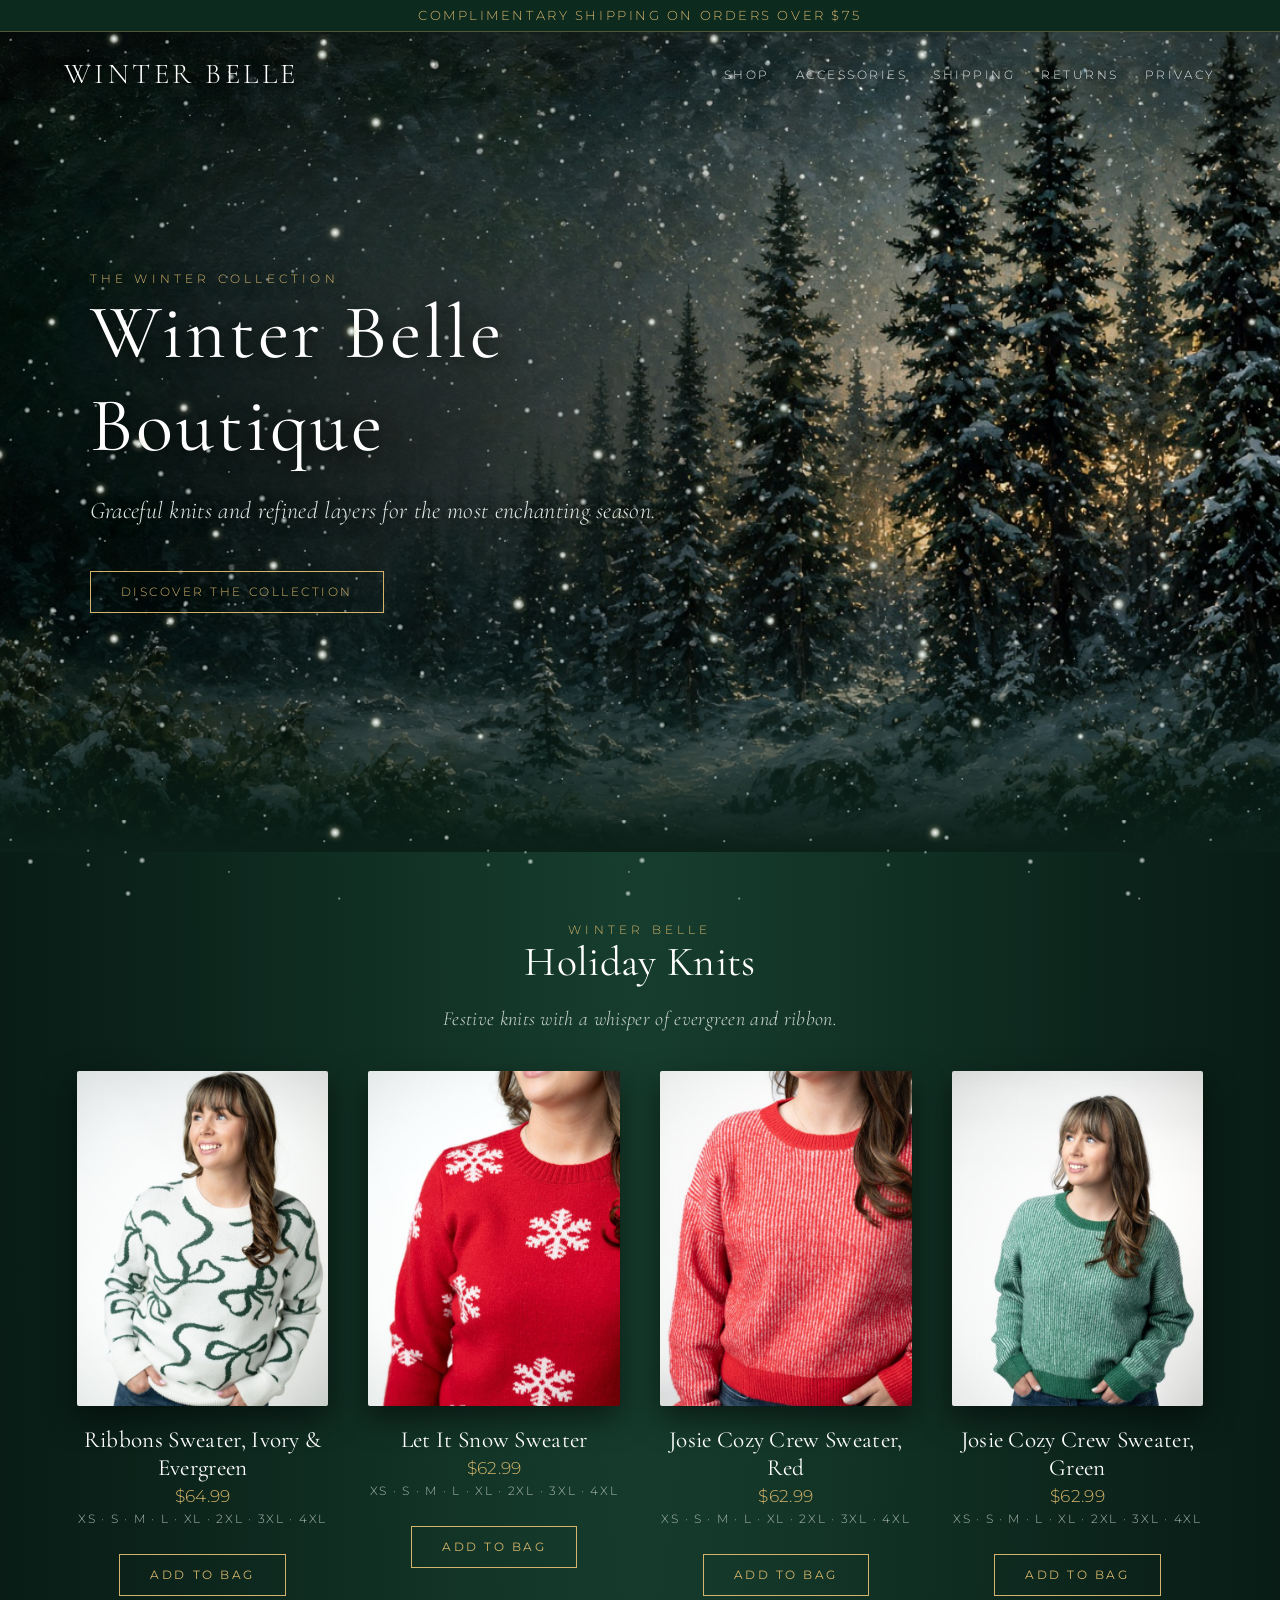
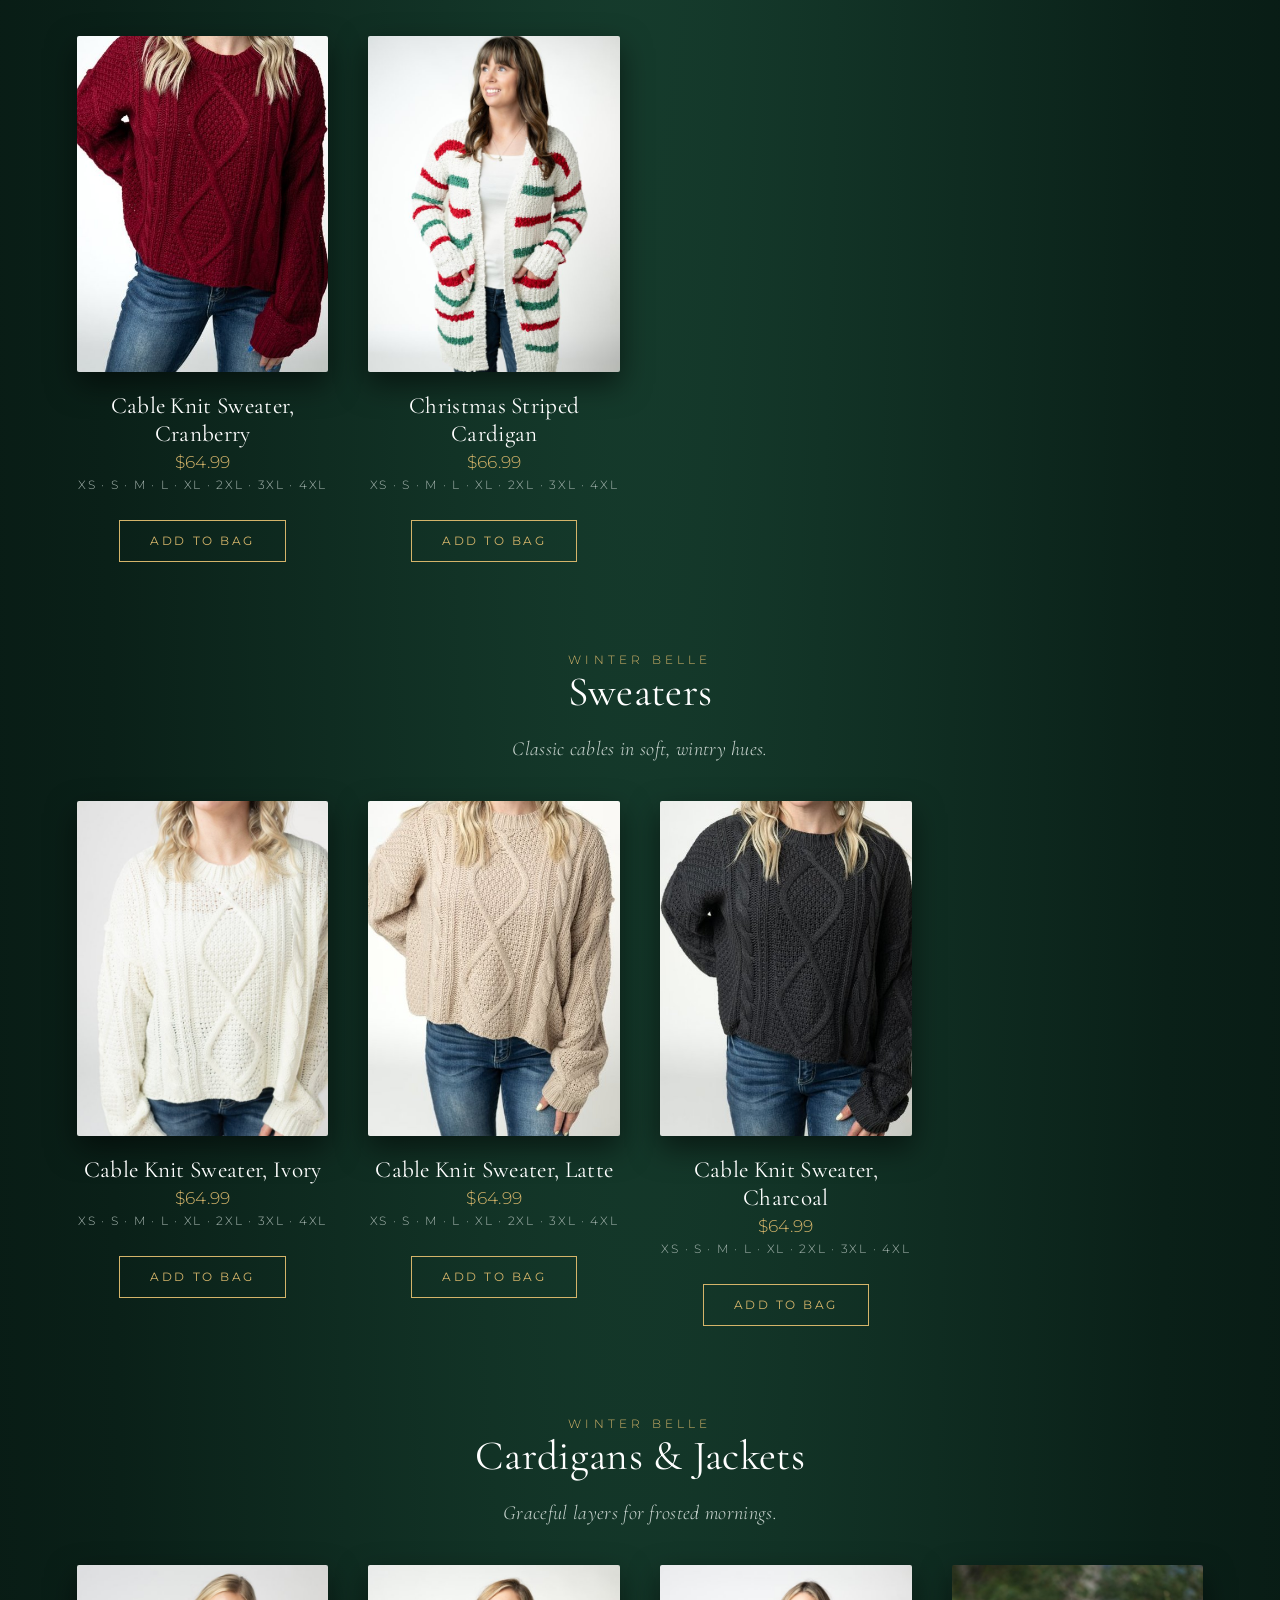
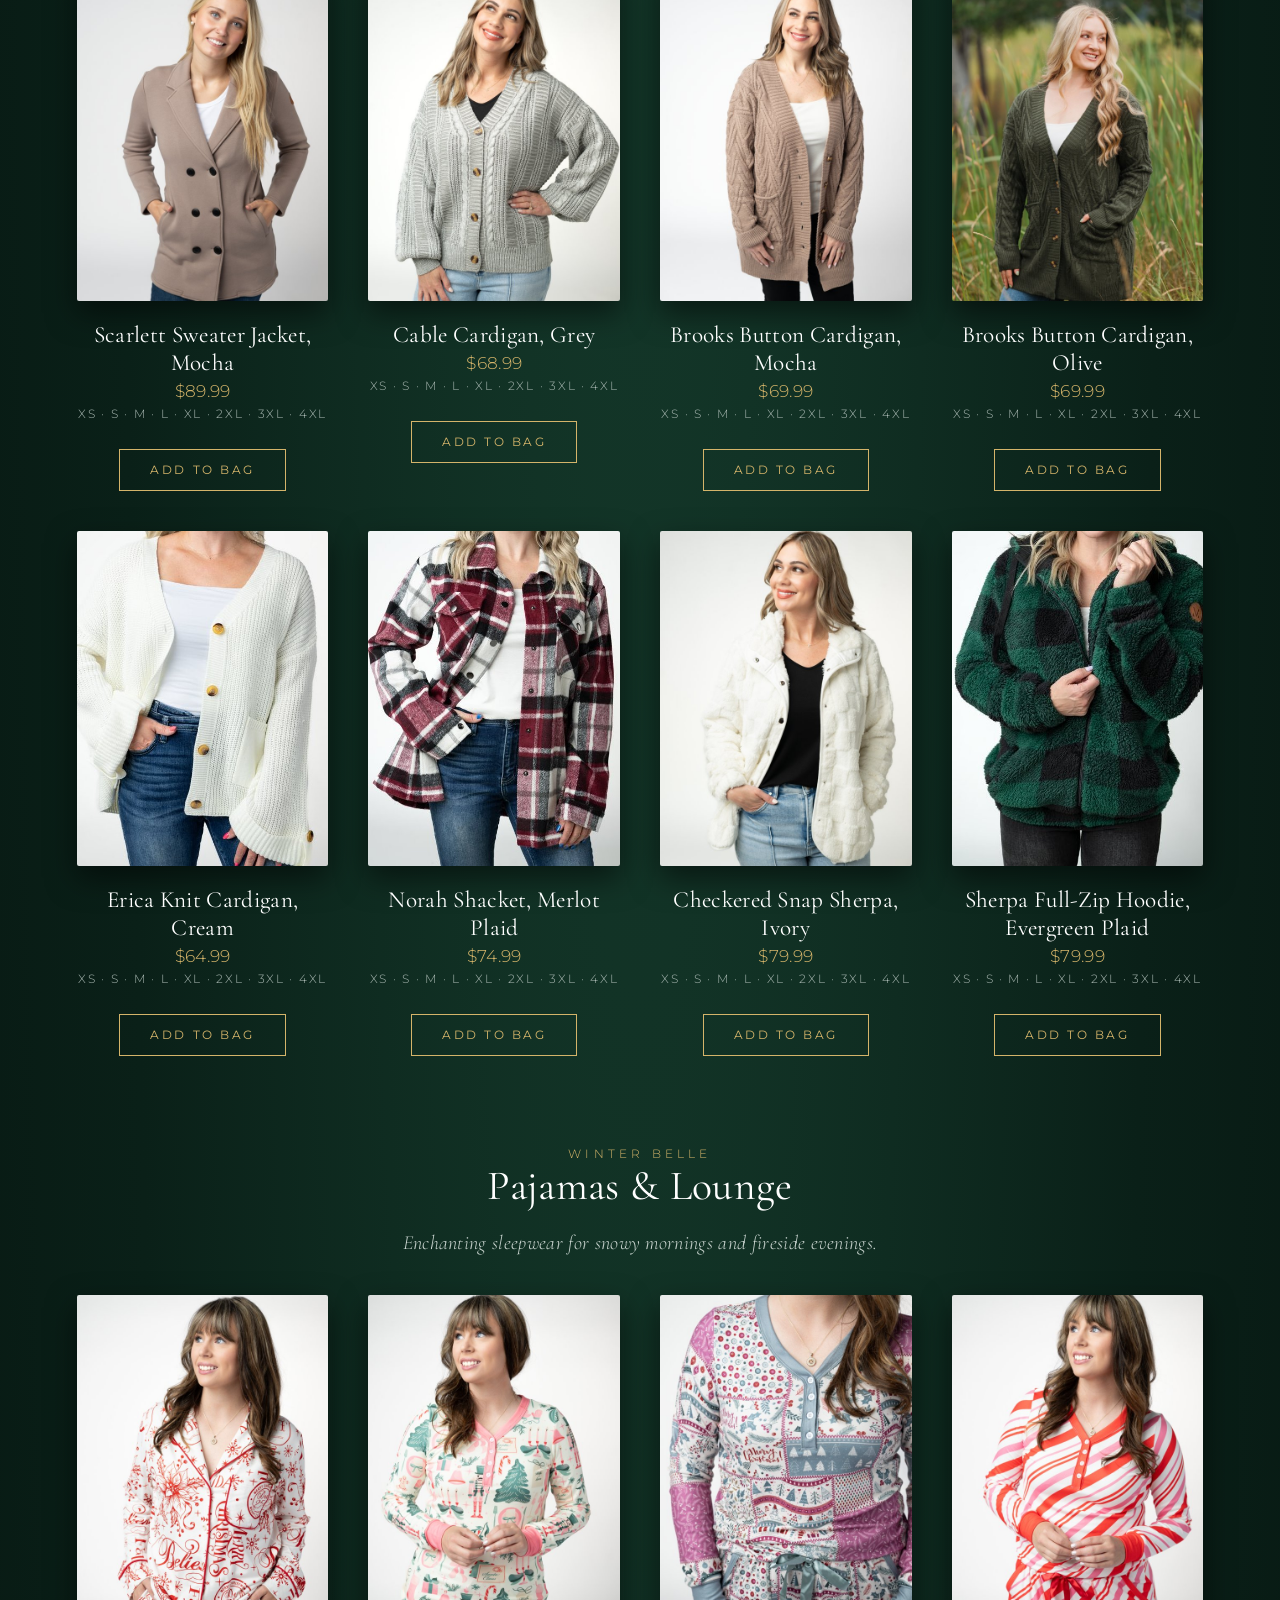
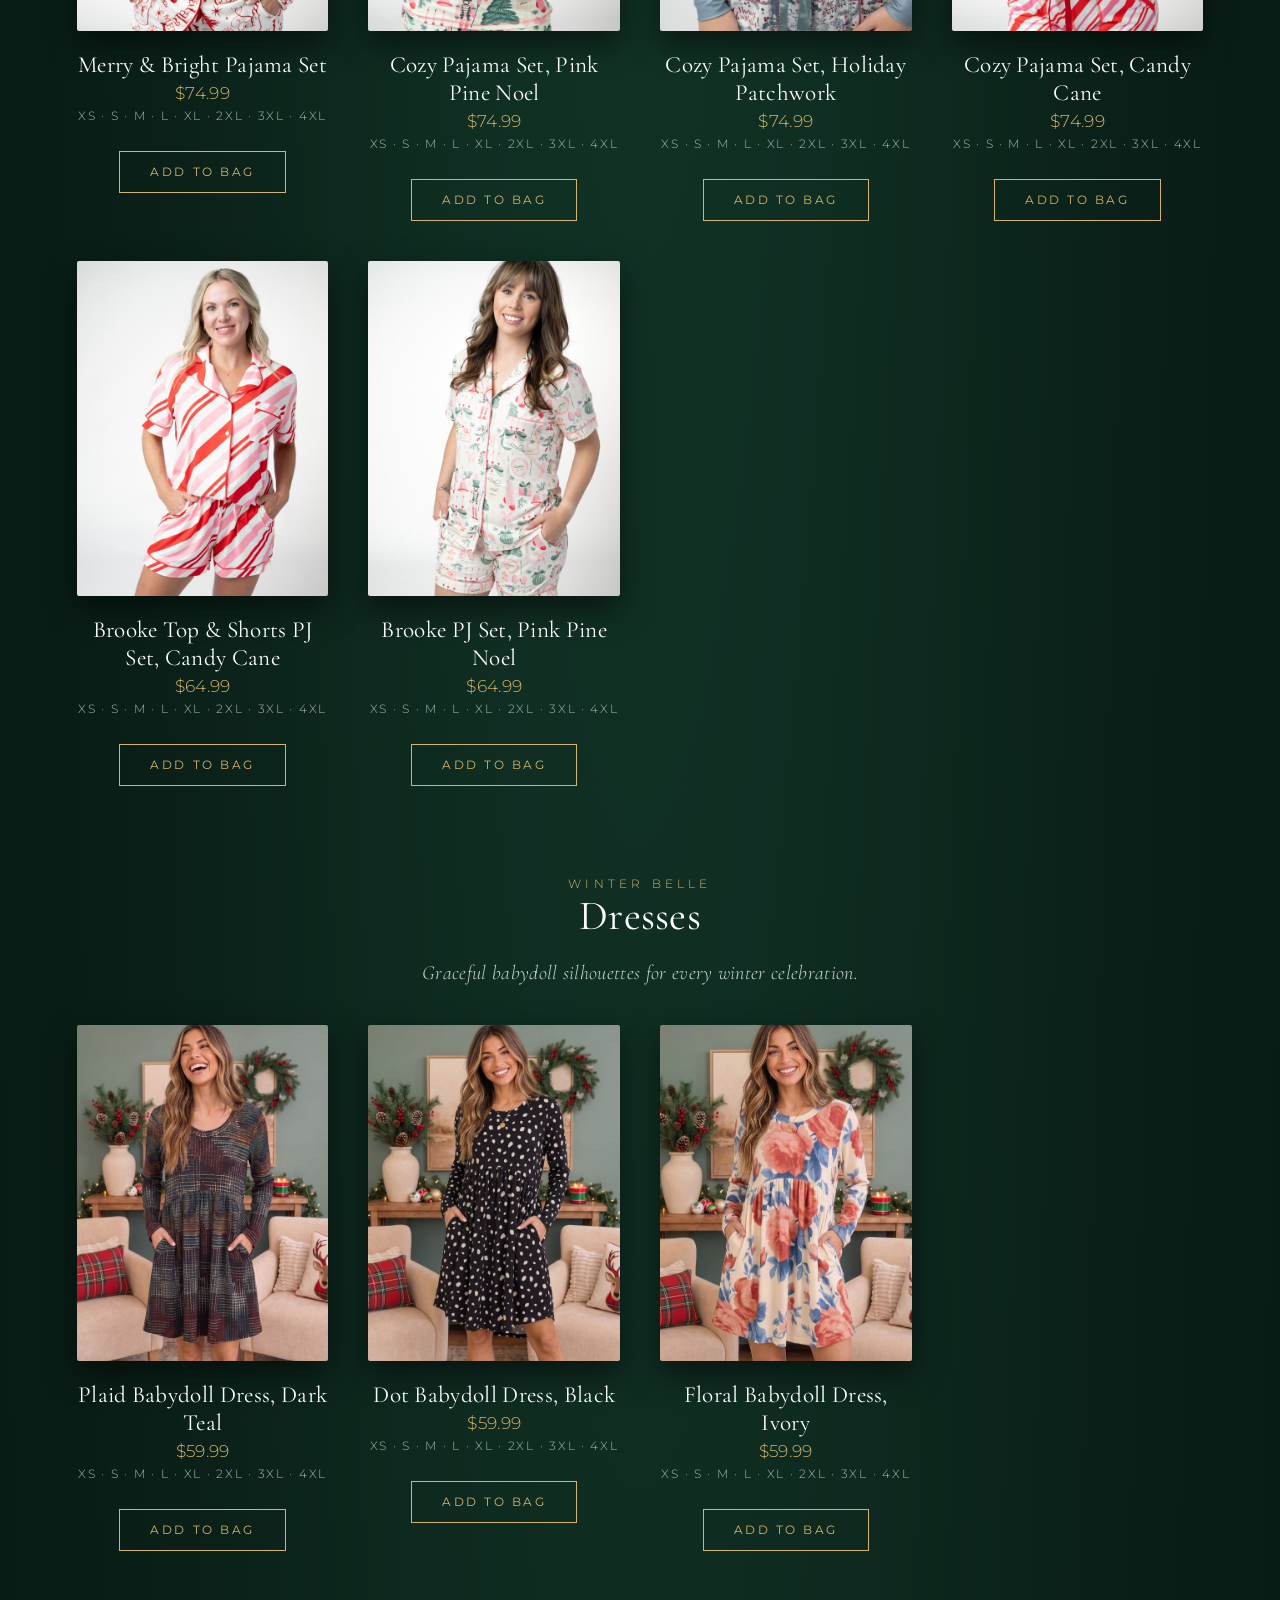
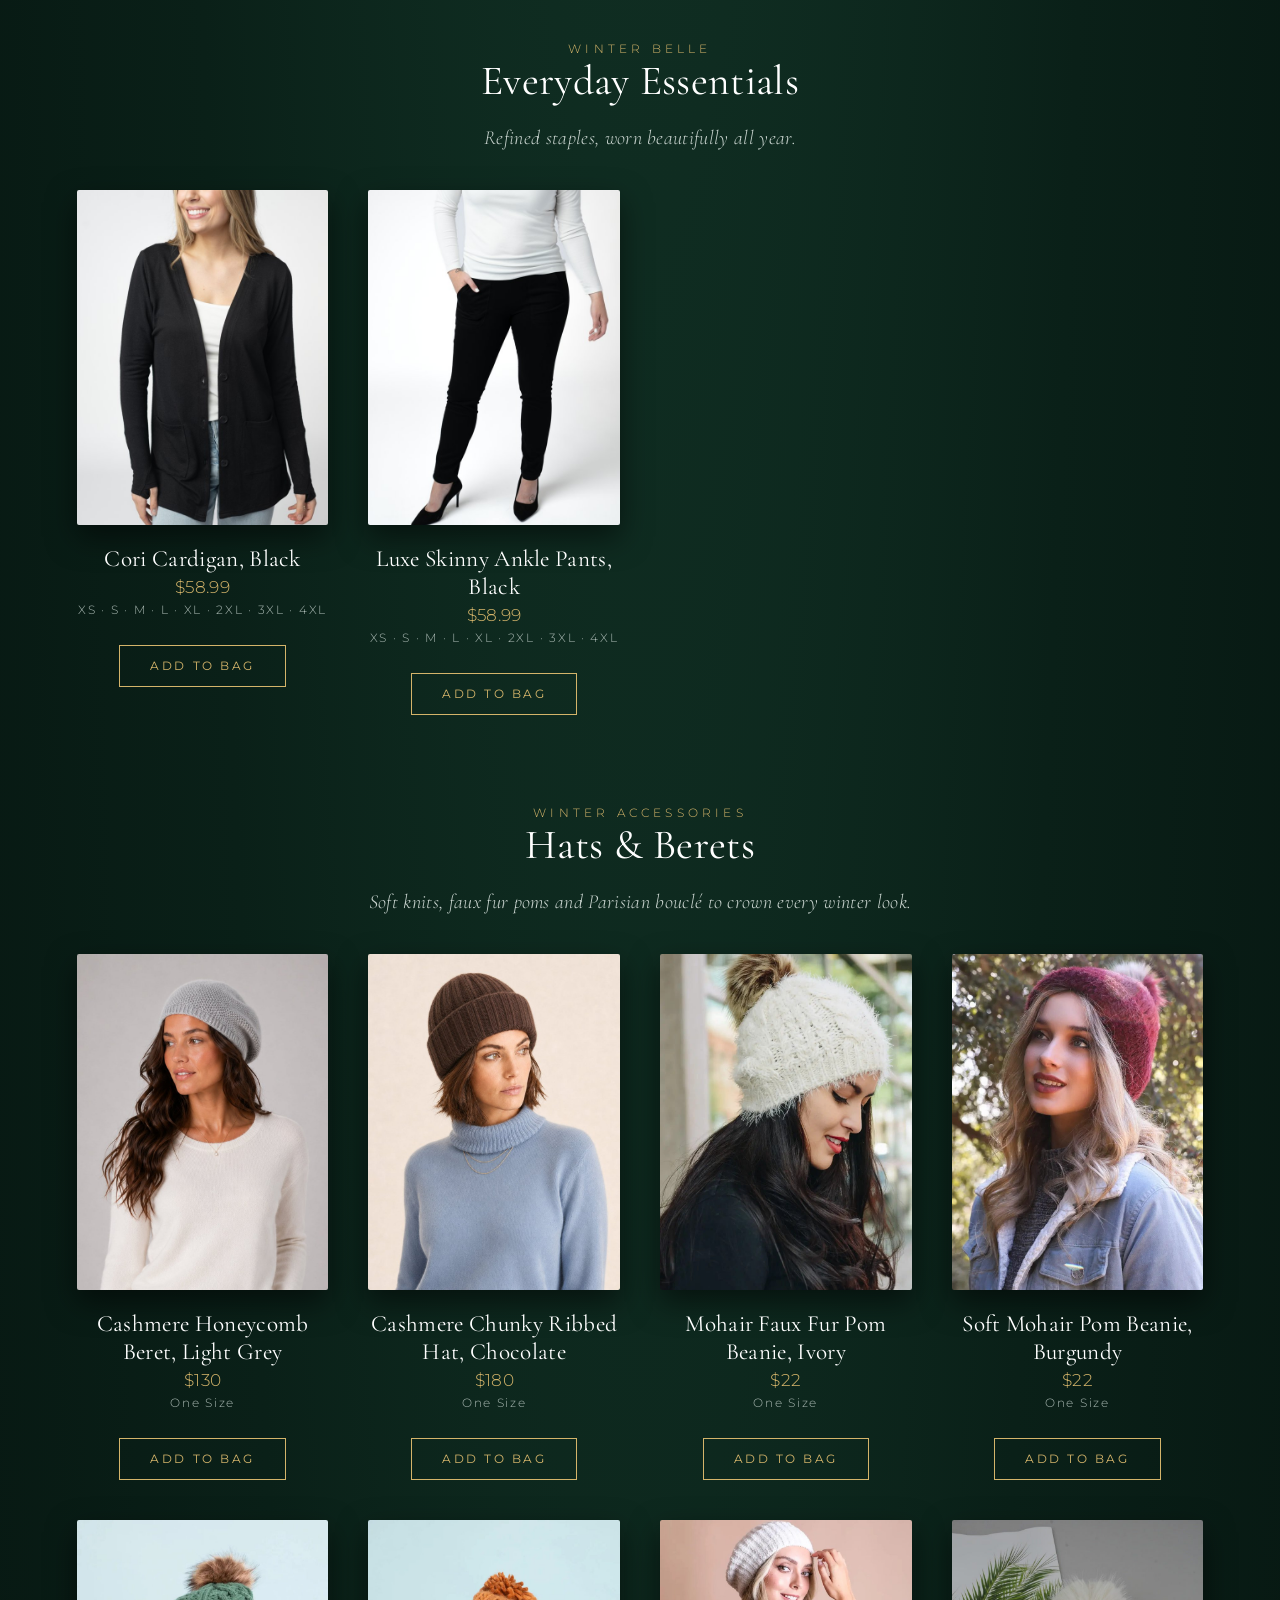
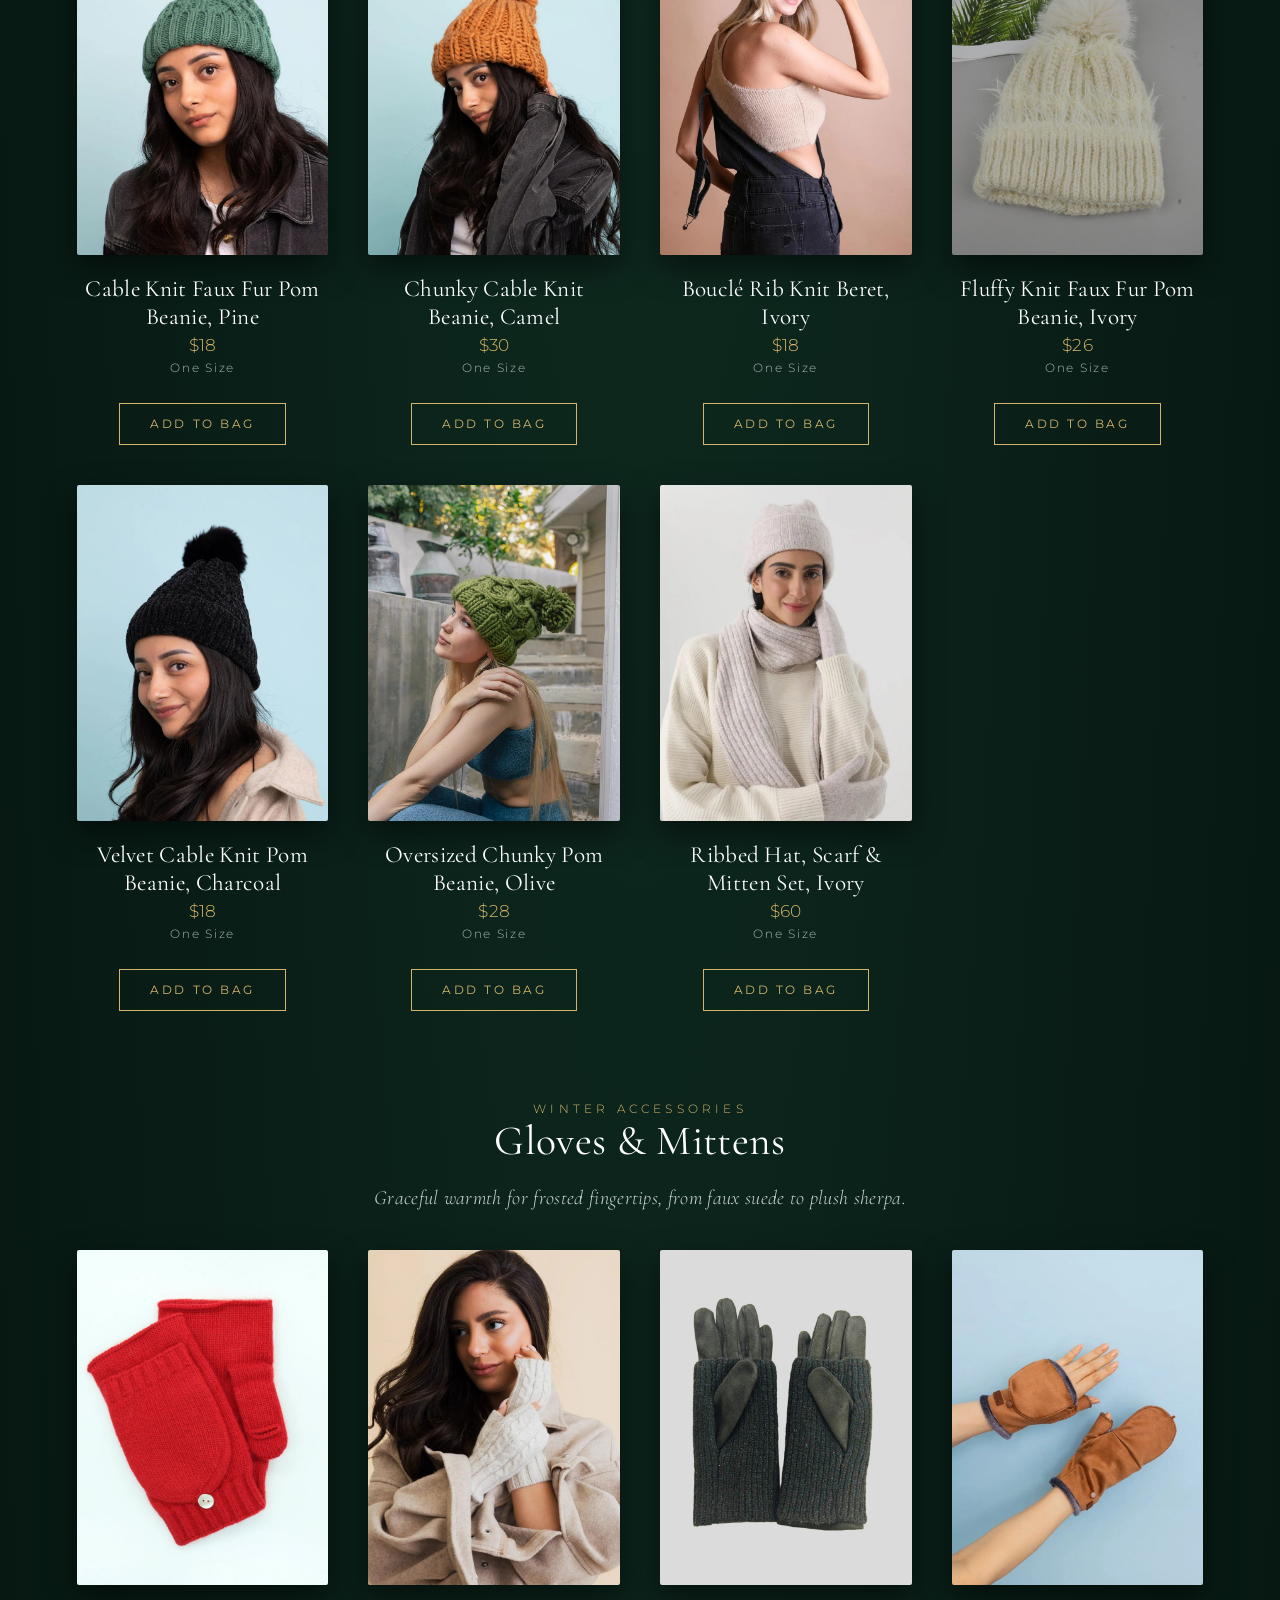
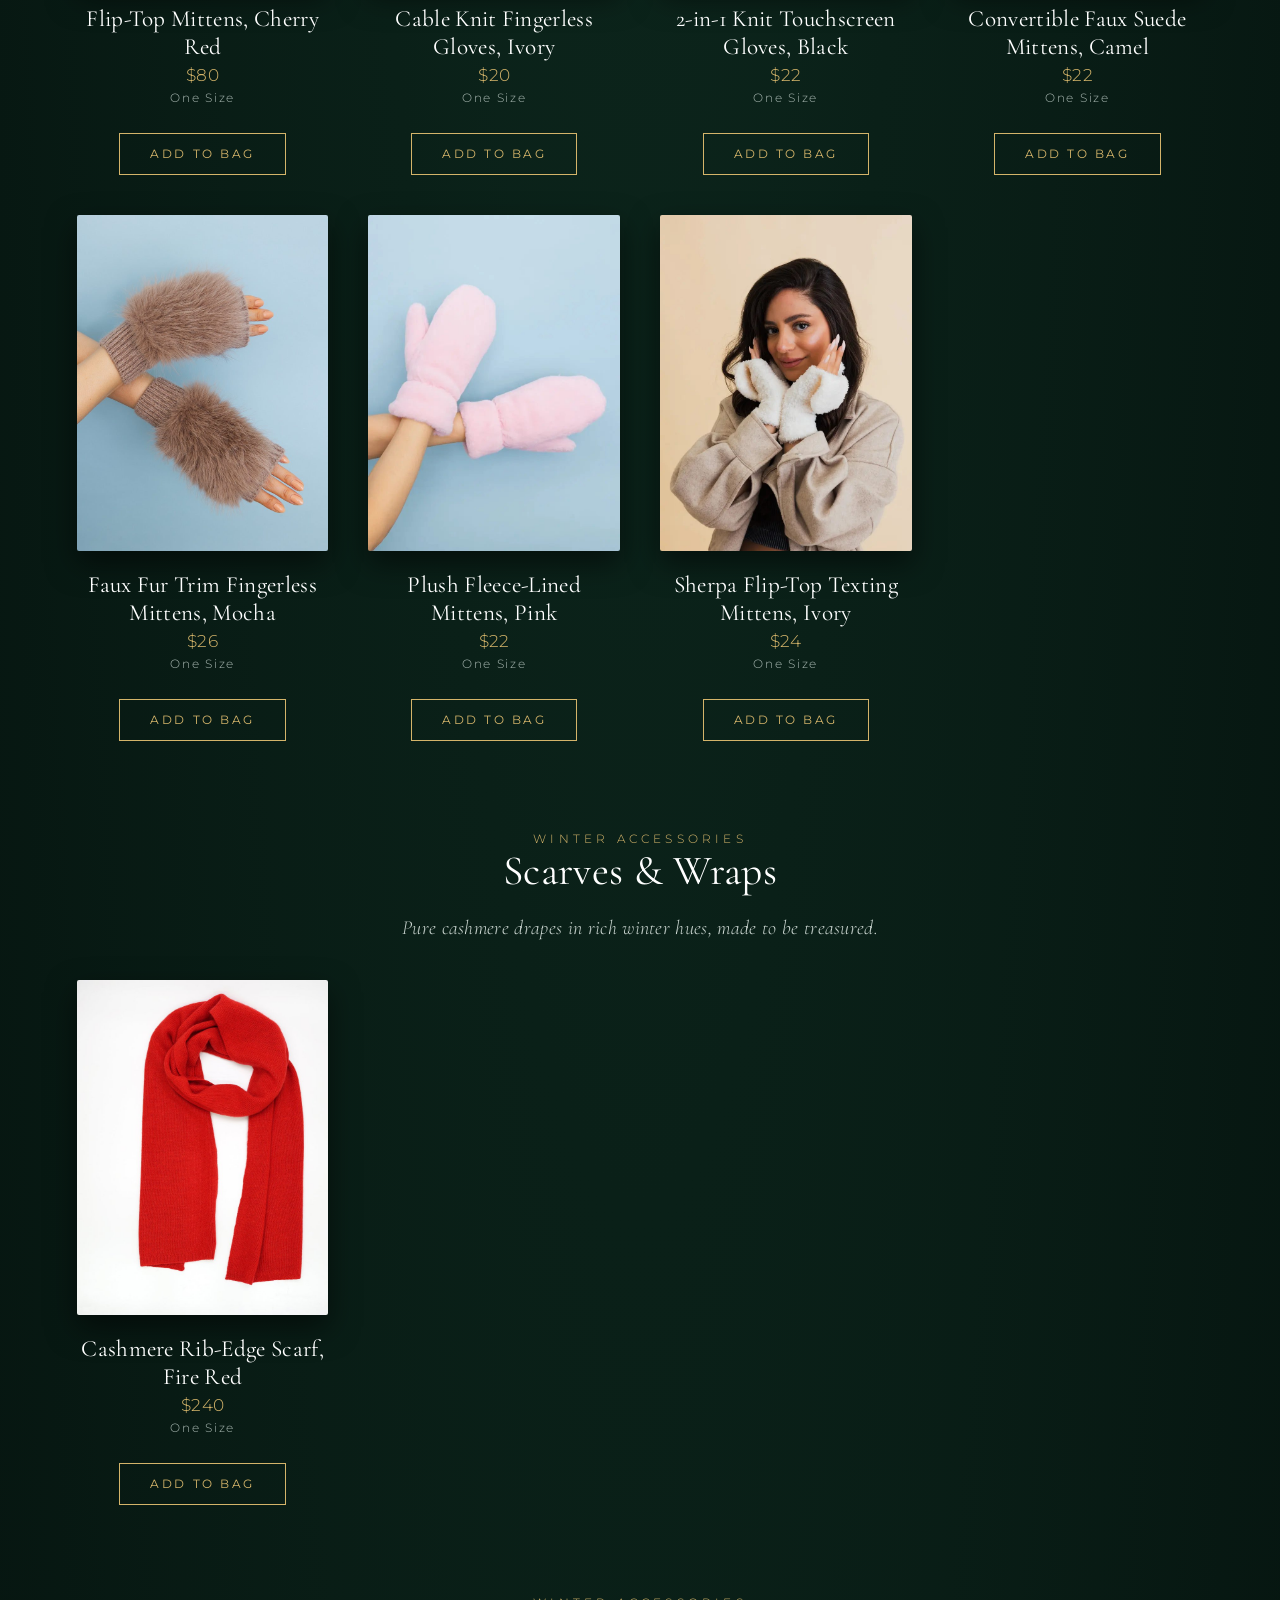
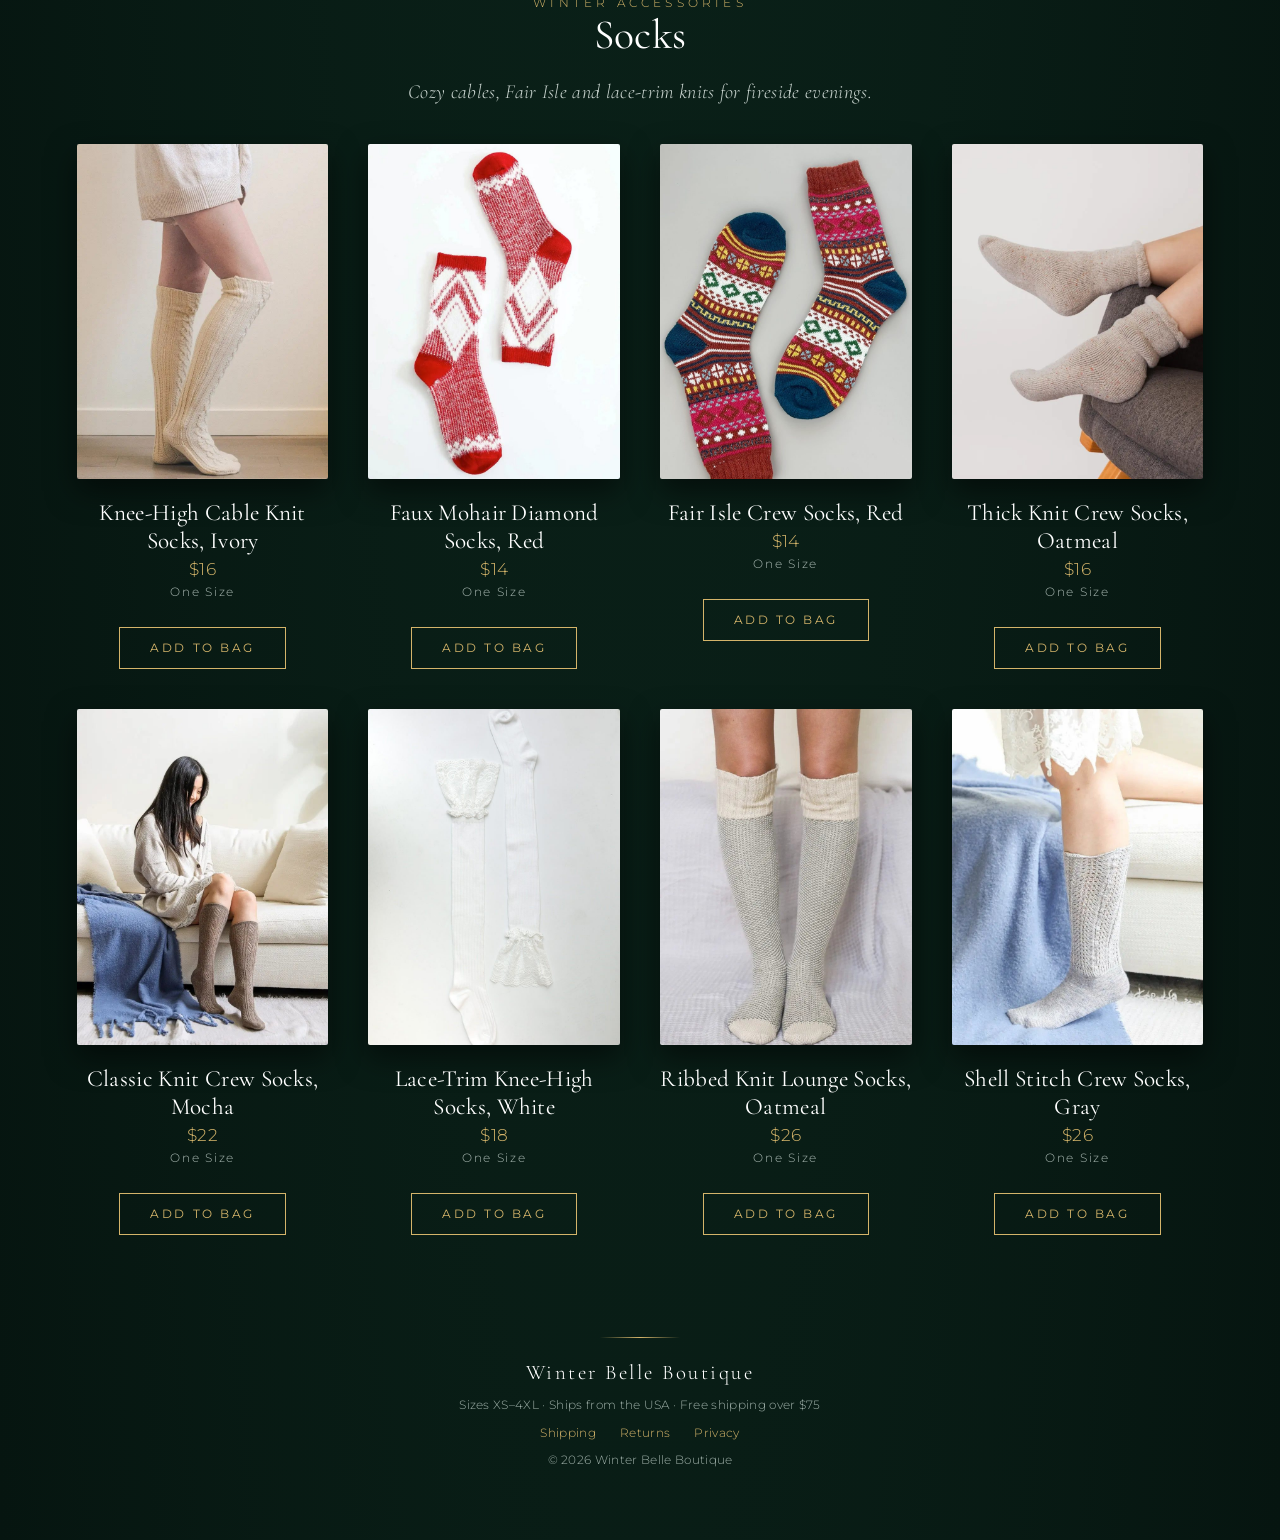
==== index.html @ 5f183a7c "Restore sweaters with face-cropped photos" ====
<!doctype html><html lang="en"><head><meta charset="utf-8"><meta name="viewport" content="width=device-width,initial-scale=1"><title>Winter Belle Boutique</title><link rel="stylesheet" href="styles.css"></head><body><div class="shipnote">Complimentary shipping on orders over $75</div><header><a class="logo" href="index.html">WINTER BELLE</a><nav><a href="index.html#shop">Shop</a><a href="index.html#accessories">Accessories</a><a href="shipping.html">Shipping</a><a href="returns.html">Returns</a><a href="privacy.html">Privacy</a></nav></header><div class="hero"><div><div class="eyebrow">The Winter Collection</div><h1>Winter Belle Boutique</h1><p style="font-family:Cormorant Garamond,serif;font-size:1.5rem;font-style:italic">Graceful knits and refined layers for the most enchanting season.</p><a class="btn" href="#shop">Discover the Collection</a></div></div><div id="shop"></div><section><div class="eyebrow">Winter Belle</div><h2>Holiday Knits</h2><p>Festive knits with a whisper of evergreen and ribbon.</p><div class="grid"><div class="card"><img src="img/ribbons-sweater-ivory-evergreen.jpg" alt="Ribbons Sweater, Ivory & Evergreen" loading="lazy"><h3>Ribbons Sweater, Ivory & Evergreen</h3><div class="price">$64.99</div><div class="sizes">XS · S · M · L · XL · 2XL · 3XL · 4XL</div><button class="btn" data-sku="ribbons-sweater-ivory-evergreen">Add to Bag</button></div><div class="card"><img src="img/let-it-snow-sweater.jpg" alt="Let It Snow Sweater" loading="lazy"><h3>Let It Snow Sweater</h3><div class="price">$62.99</div><div class="sizes">XS · S · M · L · XL · 2XL · 3XL · 4XL</div><button class="btn" data-sku="let-it-snow-sweater">Add to Bag</button></div><div class="card"><img src="img/josie-cozy-crew-sweater-red.jpg" alt="Josie Cozy Crew Sweater, Red" loading="lazy"><h3>Josie Cozy Crew Sweater, Red</h3><div class="price">$62.99</div><div class="sizes">XS · S · M · L · XL · 2XL · 3XL · 4XL</div><button class="btn" data-sku="josie-cozy-crew-sweater-red">Add to Bag</button></div><div class="card"><img src="img/josie-cozy-crew-sweater-green.jpg" alt="Josie Cozy Crew Sweater, Green" loading="lazy"><h3>Josie Cozy Crew Sweater, Green</h3><div class="price">$62.99</div><div class="sizes">XS · S · M · L · XL · 2XL · 3XL · 4XL</div><button class="btn" data-sku="josie-cozy-crew-sweater-green">Add to Bag</button></div><div class="card"><img src="img/cable-knit-sweater-cranberry-nofacecrop.jpg" alt="Cable Knit Sweater, Cranberry" loading="lazy"><h3>Cable Knit Sweater, Cranberry</h3><div class="price">$64.99</div><div class="sizes">XS · S · M · L · XL · 2XL · 3XL · 4XL</div><button class="btn" data-sku="cable-knit-sweater-cranberry">Add to Bag</button></div><div class="card"><img src="img/christmas-striped-cardigan.jpg" alt="Christmas Striped Cardigan" loading="lazy"><h3>Christmas Striped Cardigan</h3><div class="price">$66.99</div><div class="sizes">XS · S · M · L · XL · 2XL · 3XL · 4XL</div><button class="btn" data-sku="christmas-striped-cardigan">Add to Bag</button></div></div></section><section><div class="eyebrow">Winter Belle</div><h2>Sweaters</h2><p>Classic cables in soft, wintry hues.</p><div class="grid"><div class="card"><img src="img/cable-knit-sweater-ivory-nofacecrop.jpg" alt="Cable Knit Sweater, Ivory" loading="lazy"><h3>Cable Knit Sweater, Ivory</h3><div class="price">$64.99</div><div class="sizes">XS · S · M · L · XL · 2XL · 3XL · 4XL</div><button class="btn" data-sku="cable-knit-sweater-ivory">Add to Bag</button></div><div class="card"><img src="img/cable-knit-sweater-latte-nofacecrop.jpg" alt="Cable Knit Sweater, Latte" loading="lazy"><h3>Cable Knit Sweater, Latte</h3><div class="price">$64.99</div><div class="sizes">XS · S · M · L · XL · 2XL · 3XL · 4XL</div><button class="btn" data-sku="cable-knit-sweater-latte">Add to Bag</button></div><div class="card"><img src="img/cable-knit-sweater-charcoal-nofacecrop.jpg" alt="Cable Knit Sweater, Charcoal" loading="lazy"><h3>Cable Knit Sweater, Charcoal</h3><div class="price">$64.99</div><div class="sizes">XS · S · M · L · XL · 2XL · 3XL · 4XL</div><button class="btn" data-sku="cable-knit-sweater-charcoal">Add to Bag</button></div></div></section><section><div class="eyebrow">Winter Belle</div><h2>Cardigans & Jackets</h2><p>Graceful layers for frosted mornings.</p><div class="grid"><div class="card"><img src="img/scarlett-sweater-jacket-mocha.jpg" alt="Scarlett Sweater Jacket, Mocha" loading="lazy"><h3>Scarlett Sweater Jacket, Mocha</h3><div class="price">$89.99</div><div class="sizes">XS · S · M · L · XL · 2XL · 3XL · 4XL</div><button class="btn" data-sku="scarlett-sweater-jacket-mocha">Add to Bag</button></div><div class="card"><img src="img/cable-cardigan-grey.jpg" alt="Cable Cardigan, Grey" loading="lazy"><h3>Cable Cardigan, Grey</h3><div class="price">$68.99</div><div class="sizes">XS · S · M · L · XL · 2XL · 3XL · 4XL</div><button class="btn" data-sku="cable-cardigan-grey">Add to Bag</button></div><div class="card"><img src="img/brooks-button-cardigan-mocha.jpg" alt="Brooks Button Cardigan, Mocha" loading="lazy"><h3>Brooks Button Cardigan, Mocha</h3><div class="price">$69.99</div><div class="sizes">XS · S · M · L · XL · 2XL · 3XL · 4XL</div><button class="btn" data-sku="brooks-button-cardigan-mocha">Add to Bag</button></div><div class="card"><img src="img/brooks-button-cardigan-olive.jpg" alt="Brooks Button Cardigan, Olive" loading="lazy"><h3>Brooks Button Cardigan, Olive</h3><div class="price">$69.99</div><div class="sizes">XS · S · M · L · XL · 2XL · 3XL · 4XL</div><button class="btn" data-sku="brooks-button-cardigan-olive">Add to Bag</button></div><div class="card"><img src="img/erica-knit-cardigan-cream-nofacecrop.jpg" alt="Erica Knit Cardigan, Cream" loading="lazy"><h3>Erica Knit Cardigan, Cream</h3><div class="price">$64.99</div><div class="sizes">XS · S · M · L · XL · 2XL · 3XL · 4XL</div><button class="btn" data-sku="erica-knit-cardigan-cream">Add to Bag</button></div><div class="card"><img src="img/norah-shacket-merlot-plaid-nofacecrop.jpg" alt="Norah Shacket, Merlot Plaid" loading="lazy"><h3>Norah Shacket, Merlot Plaid</h3><div class="price">$74.99</div><div class="sizes">XS · S · M · L · XL · 2XL · 3XL · 4XL</div><button class="btn" data-sku="norah-shacket-merlot-plaid">Add to Bag</button></div><div class="card"><img src="img/checkered-snap-sherpa-ivory.jpg" alt="Checkered Snap Sherpa, Ivory" loading="lazy"><h3>Checkered Snap Sherpa, Ivory</h3><div class="price">$79.99</div><div class="sizes">XS · S · M · L · XL · 2XL · 3XL · 4XL</div><button class="btn" data-sku="checkered-snap-sherpa-ivory">Add to Bag</button></div><div class="card"><img src="img/sherpa-full-zip-hoodie-evergreen-plaid-nofacecrop.jpg" alt="Sherpa Full-Zip Hoodie, Evergreen Plaid" loading="lazy"><h3>Sherpa Full-Zip Hoodie, Evergreen Plaid</h3><div class="price">$79.99</div><div class="sizes">XS · S · M · L · XL · 2XL · 3XL · 4XL</div><button class="btn" data-sku="sherpa-full-zip-hoodie-evergreen-plaid">Add to Bag</button></div></div></section><section><div class="eyebrow">Winter Belle</div><h2>Pajamas &amp; Lounge</h2><p>Enchanting sleepwear for snowy mornings and fireside evenings.</p><div class="grid"><div class="card"><img src="img/merry-bright-pajama-set.jpg" alt="Merry & Bright Pajama Set" loading="lazy"><h3>Merry & Bright Pajama Set</h3><div class="price">$74.99</div><div class="sizes">XS · S · M · L · XL · 2XL · 3XL · 4XL</div><button class="btn" data-sku="merry-bright-pajama-set">Add to Bag</button></div><div class="card"><img src="img/cozy-pajama-set-pink-pine-noel.jpg" alt="Cozy Pajama Set, Pink Pine Noel" loading="lazy"><h3>Cozy Pajama Set, Pink Pine Noel</h3><div class="price">$74.99</div><div class="sizes">XS · S · M · L · XL · 2XL · 3XL · 4XL</div><button class="btn" data-sku="cozy-pajama-set-pink-pine-noel">Add to Bag</button></div><div class="card"><img src="img/cozy-pajama-set-holiday-patchwork.jpg" alt="Cozy Pajama Set, Holiday Patchwork" loading="lazy"><h3>Cozy Pajama Set, Holiday Patchwork</h3><div class="price">$74.99</div><div class="sizes">XS · S · M · L · XL · 2XL · 3XL · 4XL</div><button class="btn" data-sku="cozy-pajama-set-holiday-patchwork">Add to Bag</button></div><div class="card"><img src="img/cozy-pajama-set-candy-cane.jpg" alt="Cozy Pajama Set, Candy Cane" loading="lazy"><h3>Cozy Pajama Set, Candy Cane</h3><div class="price">$74.99</div><div class="sizes">XS · S · M · L · XL · 2XL · 3XL · 4XL</div><button class="btn" data-sku="cozy-pajama-set-candy-cane">Add to Bag</button></div><div class="card"><img src="img/brooke-top-shorts-pj-set-candy-cane.jpg" alt="Brooke Top & Shorts PJ Set, Candy Cane" loading="lazy"><h3>Brooke Top & Shorts PJ Set, Candy Cane</h3><div class="price">$64.99</div><div class="sizes">XS · S · M · L · XL · 2XL · 3XL · 4XL</div><button class="btn" data-sku="brooke-top-shorts-pj-set-candy-cane">Add to Bag</button></div><div class="card"><img src="img/brooke-pj-set-pink-pine-noel.jpg" alt="Brooke PJ Set, Pink Pine Noel" loading="lazy"><h3>Brooke PJ Set, Pink Pine Noel</h3><div class="price">$64.99</div><div class="sizes">XS · S · M · L · XL · 2XL · 3XL · 4XL</div><button class="btn" data-sku="brooke-pj-set-pink-pine-noel">Add to Bag</button></div></div></section><section><div class="eyebrow">Winter Belle</div><h2>Dresses</h2><p>Graceful babydoll silhouettes for every winter celebration.</p><div class="grid"><div class="card"><img src="img/plaid-babydoll-dress-dark-teal.jpg" alt="Plaid Babydoll Dress, Dark Teal" loading="lazy"><h3>Plaid Babydoll Dress, Dark Teal</h3><div class="price">$59.99</div><div class="sizes">XS · S · M · L · XL · 2XL · 3XL · 4XL</div><button class="btn" data-sku="plaid-babydoll-dress-dark-teal">Add to Bag</button></div><div class="card"><img src="img/dot-babydoll-dress-black.jpg" alt="Dot Babydoll Dress, Black" loading="lazy"><h3>Dot Babydoll Dress, Black</h3><div class="price">$59.99</div><div class="sizes">XS · S · M · L · XL · 2XL · 3XL · 4XL</div><button class="btn" data-sku="dot-babydoll-dress-black">Add to Bag</button></div><div class="card"><img src="img/floral-babydoll-dress-ivory.jpg" alt="Floral Babydoll Dress, Ivory" loading="lazy"><h3>Floral Babydoll Dress, Ivory</h3><div class="price">$59.99</div><div class="sizes">XS · S · M · L · XL · 2XL · 3XL · 4XL</div><button class="btn" data-sku="floral-babydoll-dress-ivory">Add to Bag</button></div></div></section><section><div class="eyebrow">Winter Belle</div><h2>Everyday Essentials</h2><p>Refined staples, worn beautifully all year.</p><div class="grid"><div class="card"><img src="img/cori-cardigan-black.jpg" alt="Cori Cardigan, Black" loading="lazy"><h3>Cori Cardigan, Black</h3><div class="price">$58.99</div><div class="sizes">XS · S · M · L · XL · 2XL · 3XL · 4XL</div><button class="btn" data-sku="cori-cardigan-black">Add to Bag</button></div><div class="card"><img src="img/luxe-skinny-ankle-pants-black.jpg" alt="Luxe Skinny Ankle Pants, Black" loading="lazy"><h3>Luxe Skinny Ankle Pants, Black</h3><div class="price">$58.99</div><div class="sizes">XS · S · M · L · XL · 2XL · 3XL · 4XL</div><button class="btn" data-sku="luxe-skinny-ankle-pants-black">Add to Bag</button></div></div></section><div id="accessories"></div><section><div class="eyebrow">Winter Accessories</div><h2>Hats &amp; Berets</h2><p>Soft knits, faux fur poms and Parisian bouclé to crown every winter look.</p><div class="grid"><div class="card"><img src="img/cashmere-honeycomb-beret-light-grey.jpg" alt="Cashmere Honeycomb Beret, Light Grey" loading="lazy"><h3>Cashmere Honeycomb Beret, Light Grey</h3><div class="price">$130</div><div class="sizes">One Size</div><button class="btn" data-sku="cashmere-honeycomb-beret-light-grey">Add to Bag</button></div><div class="card"><img src="img/cashmere-chunky-ribbed-hat-chocolate.jpg" alt="Cashmere Chunky Ribbed Hat, Chocolate" loading="lazy"><h3>Cashmere Chunky Ribbed Hat, Chocolate</h3><div class="price">$180</div><div class="sizes">One Size</div><button class="btn" data-sku="cashmere-chunky-ribbed-hat-chocolate">Add to Bag</button></div><div class="card"><img src="img/mohair-faux-fur-pom-beanie-ivory.jpg" alt="Mohair Faux Fur Pom Beanie, Ivory" loading="lazy"><h3>Mohair Faux Fur Pom Beanie, Ivory</h3><div class="price">$22</div><div class="sizes">One Size</div><button class="btn" data-sku="mohair-faux-fur-pom-beanie-ivory">Add to Bag</button></div><div class="card"><img src="img/soft-mohair-pom-beanie-burgundy.jpg" alt="Soft Mohair Pom Beanie, Burgundy" loading="lazy"><h3>Soft Mohair Pom Beanie, Burgundy</h3><div class="price">$22</div><div class="sizes">One Size</div><button class="btn" data-sku="soft-mohair-pom-beanie-burgundy">Add to Bag</button></div><div class="card"><img src="img/cable-knit-faux-fur-pom-beanie-pine.jpg" alt="Cable Knit Faux Fur Pom Beanie, Pine" loading="lazy"><h3>Cable Knit Faux Fur Pom Beanie, Pine</h3><div class="price">$18</div><div class="sizes">One Size</div><button class="btn" data-sku="cable-knit-faux-fur-pom-beanie-pine">Add to Bag</button></div><div class="card"><img src="img/chunky-cable-knit-beanie-camel.jpg" alt="Chunky Cable Knit Beanie, Camel" loading="lazy"><h3>Chunky Cable Knit Beanie, Camel</h3><div class="price">$30</div><div class="sizes">One Size</div><button class="btn" data-sku="chunky-cable-knit-beanie-camel">Add to Bag</button></div><div class="card"><img src="img/boucle-rib-knit-beret-ivory.jpg" alt="Bouclé Rib Knit Beret, Ivory" loading="lazy"><h3>Bouclé Rib Knit Beret, Ivory</h3><div class="price">$18</div><div class="sizes">One Size</div><button class="btn" data-sku="boucle-rib-knit-beret-ivory">Add to Bag</button></div><div class="card"><img src="img/fluffy-knit-faux-fur-pom-beanie-ivory.jpg" alt="Fluffy Knit Faux Fur Pom Beanie, Ivory" loading="lazy"><h3>Fluffy Knit Faux Fur Pom Beanie, Ivory</h3><div class="price">$26</div><div class="sizes">One Size</div><button class="btn" data-sku="fluffy-knit-faux-fur-pom-beanie-ivory">Add to Bag</button></div><div class="card"><img src="img/velvet-cable-knit-pom-beanie-charcoal.jpg" alt="Velvet Cable Knit Pom Beanie, Charcoal" loading="lazy"><h3>Velvet Cable Knit Pom Beanie, Charcoal</h3><div class="price">$18</div><div class="sizes">One Size</div><button class="btn" data-sku="velvet-cable-knit-pom-beanie-charcoal">Add to Bag</button></div><div class="card"><img src="img/oversized-chunky-pom-beanie-olive.jpg" alt="Oversized Chunky Pom Beanie, Olive" loading="lazy"><h3>Oversized Chunky Pom Beanie, Olive</h3><div class="price">$28</div><div class="sizes">One Size</div><button class="btn" data-sku="oversized-chunky-pom-beanie-olive">Add to Bag</button></div><div class="card"><img src="img/ribbed-hat-scarf-mitten-set-ivory.jpg" alt="Ribbed Hat, Scarf &amp; Mitten Set, Ivory" loading="lazy"><h3>Ribbed Hat, Scarf &amp; Mitten Set, Ivory</h3><div class="price">$60</div><div class="sizes">One Size</div><button class="btn" data-sku="ribbed-hat-scarf-mitten-set-ivory">Add to Bag</button></div></div></section><section><div class="eyebrow">Winter Accessories</div><h2>Gloves &amp; Mittens</h2><p>Graceful warmth for frosted fingertips, from faux suede to plush sherpa.</p><div class="grid"><div class="card"><img src="img/flip-top-mittens-cherry-red.jpg" alt="Flip-Top Mittens, Cherry Red" loading="lazy"><h3>Flip-Top Mittens, Cherry Red</h3><div class="price">$80</div><div class="sizes">One Size</div><button class="btn" data-sku="flip-top-mittens-cherry-red">Add to Bag</button></div><div class="card"><img src="img/cable-knit-fingerless-gloves-ivory.jpg" alt="Cable Knit Fingerless Gloves, Ivory" loading="lazy"><h3>Cable Knit Fingerless Gloves, Ivory</h3><div class="price">$20</div><div class="sizes">One Size</div><button class="btn" data-sku="cable-knit-fingerless-gloves-ivory">Add to Bag</button></div><div class="card"><img src="img/2-in-1-knit-touchscreen-gloves-black.jpg" alt="2-in-1 Knit Touchscreen Gloves, Black" loading="lazy"><h3>2-in-1 Knit Touchscreen Gloves, Black</h3><div class="price">$22</div><div class="sizes">One Size</div><button class="btn" data-sku="2-in-1-knit-touchscreen-gloves-black">Add to Bag</button></div><div class="card"><img src="img/convertible-faux-suede-mittens-camel.jpg" alt="Convertible Faux Suede Mittens, Camel" loading="lazy"><h3>Convertible Faux Suede Mittens, Camel</h3><div class="price">$22</div><div class="sizes">One Size</div><button class="btn" data-sku="convertible-faux-suede-mittens-camel">Add to Bag</button></div><div class="card"><img src="img/faux-fur-trim-fingerless-mittens-mocha.jpg" alt="Faux Fur Trim Fingerless Mittens, Mocha" loading="lazy"><h3>Faux Fur Trim Fingerless Mittens, Mocha</h3><div class="price">$26</div><div class="sizes">One Size</div><button class="btn" data-sku="faux-fur-trim-fingerless-mittens-mocha">Add to Bag</button></div><div class="card"><img src="img/plush-fleece-lined-mittens-pink.jpg" alt="Plush Fleece-Lined Mittens, Pink" loading="lazy"><h3>Plush Fleece-Lined Mittens, Pink</h3><div class="price">$22</div><div class="sizes">One Size</div><button class="btn" data-sku="plush-fleece-lined-mittens-pink">Add to Bag</button></div><div class="card"><img src="img/sherpa-flip-top-texting-mittens-ivory.jpg" alt="Sherpa Flip-Top Texting Mittens, Ivory" loading="lazy"><h3>Sherpa Flip-Top Texting Mittens, Ivory</h3><div class="price">$24</div><div class="sizes">One Size</div><button class="btn" data-sku="sherpa-flip-top-texting-mittens-ivory">Add to Bag</button></div></div></section><section><div class="eyebrow">Winter Accessories</div><h2>Scarves &amp; Wraps</h2><p>Pure cashmere drapes in rich winter hues, made to be treasured.</p><div class="grid"><div class="card"><img src="img/cashmere-rib-edge-scarf-fire-red.jpg" alt="Cashmere Rib-Edge Scarf, Fire Red" loading="lazy"><h3>Cashmere Rib-Edge Scarf, Fire Red</h3><div class="price">$240</div><div class="sizes">One Size</div><button class="btn" data-sku="cashmere-rib-edge-scarf-fire-red">Add to Bag</button></div></div></section><section><div class="eyebrow">Winter Accessories</div><h2>Socks</h2><p>Cozy cables, Fair Isle and lace-trim knits for fireside evenings.</p><div class="grid"><div class="card"><img src="img/knee-high-cable-knit-socks-ivory.jpg" alt="Knee-High Cable Knit Socks, Ivory" loading="lazy"><h3>Knee-High Cable Knit Socks, Ivory</h3><div class="price">$16</div><div class="sizes">One Size</div><button class="btn" data-sku="knee-high-cable-knit-socks-ivory">Add to Bag</button></div><div class="card"><img src="img/faux-mohair-diamond-socks-red.jpg" alt="Faux Mohair Diamond Socks, Red" loading="lazy"><h3>Faux Mohair Diamond Socks, Red</h3><div class="price">$14</div><div class="sizes">One Size</div><button class="btn" data-sku="faux-mohair-diamond-socks-red">Add to Bag</button></div><div class="card"><img src="img/fair-isle-crew-socks-red.jpg" alt="Fair Isle Crew Socks, Red" loading="lazy"><h3>Fair Isle Crew Socks, Red</h3><div class="price">$14</div><div class="sizes">One Size</div><button class="btn" data-sku="fair-isle-crew-socks-red">Add to Bag</button></div><div class="card"><img src="img/thick-knit-crew-socks-oatmeal.jpg" alt="Thick Knit Crew Socks, Oatmeal" loading="lazy"><h3>Thick Knit Crew Socks, Oatmeal</h3><div class="price">$16</div><div class="sizes">One Size</div><button class="btn" data-sku="thick-knit-crew-socks-oatmeal">Add to Bag</button></div><div class="card"><img src="img/classic-knit-crew-socks-mocha.jpg" alt="Classic Knit Crew Socks, Mocha" loading="lazy"><h3>Classic Knit Crew Socks, Mocha</h3><div class="price">$22</div><div class="sizes">One Size</div><button class="btn" data-sku="classic-knit-crew-socks-mocha">Add to Bag</button></div><div class="card"><img src="img/lace-trim-knee-high-socks-white.jpg" alt="Lace-Trim Knee-High Socks, White" loading="lazy"><h3>Lace-Trim Knee-High Socks, White</h3><div class="price">$18</div><div class="sizes">One Size</div><button class="btn" data-sku="lace-trim-knee-high-socks-white">Add to Bag</button></div><div class="card"><img src="img/ribbed-knit-lounge-socks-oatmeal.jpg" alt="Ribbed Knit Lounge Socks, Oatmeal" loading="lazy"><h3>Ribbed Knit Lounge Socks, Oatmeal</h3><div class="price">$26</div><div class="sizes">One Size</div><button class="btn" data-sku="ribbed-knit-lounge-socks-oatmeal">Add to Bag</button></div><div class="card"><img src="img/shell-stitch-crew-socks-gray.jpg" alt="Shell Stitch Crew Socks, Gray" loading="lazy"><h3>Shell Stitch Crew Socks, Gray</h3><div class="price">$26</div><div class="sizes">One Size</div><button class="btn" data-sku="shell-stitch-crew-socks-gray">Add to Bag</button></div></div></section><footer><div class="divider"></div><div class="logo" style="font-size:1.3rem">Winter Belle Boutique</div><p>Sizes XS–4XL · Ships from the USA · Free shipping over $75</p><a href="shipping.html">Shipping</a><a href="returns.html">Returns</a><a href="privacy.html">Privacy</a><p>© 2026 Winter Belle Boutique</p></footer><script src="checkout-links.js"></script><script src="snow.js"></script></body></html>
---- styles.css ----
@import url('https://fonts.googleapis.com/css2?family=Cormorant+Garamond:ital,wght@0,400;0,600;1,400&family=Montserrat:wght@300;500&display=swap');
:root{--ev:#0d2a1f;--ev2:#14382a;--gold:#d4b46a;--silver:#dfe6e3}
*{box-sizing:border-box}body{margin:0;background:radial-gradient(ellipse at top,#173f2f,#0a2018 60%,#061510);color:var(--silver);font-family:Montserrat,sans-serif;font-weight:300;letter-spacing:.02em}
a{color:var(--gold);text-decoration:none}header{position:absolute;top:0;left:0;right:0;z-index:5;display:flex;justify-content:space-between;align-items:center;padding:22px 5vw;text-shadow:0 2px 8px #000a}
header.solid{position:relative;background:transparent}
.logo{font-family:'Cormorant Garamond',serif;font-size:1.8rem;color:#fff;letter-spacing:.12em}nav a{margin-left:26px;font-size:.78rem;text-transform:uppercase;letter-spacing:.2em;color:var(--silver)}
.hero{position:relative;height:820px;min-height:560px;background:url(img/hero.jpg) center/cover;display:flex;align-items:center;padding:0 7vw}
.hero:after{content:"";position:absolute;inset:0;background:radial-gradient(ellipse at 25% 50%,#0008,transparent 60%),linear-gradient(transparent 70%,#0a2018)}
.hero div{position:relative;z-index:2;max-width:600px;text-shadow:0 3px 18px #000c}
h1,h2,h3{font-family:'Cormorant Garamond',serif;font-weight:400;color:#fff}h1{font-size:clamp(2.8rem,6vw,5rem);margin:0 0 10px;letter-spacing:.04em}
.eyebrow{color:var(--gold);text-transform:uppercase;letter-spacing:.35em;font-size:.75rem}
.btn{display:inline-block;margin-top:22px;padding:13px 30px;border:1px solid var(--gold);color:var(--gold);text-transform:uppercase;letter-spacing:.22em;font-size:.72rem;background:transparent;cursor:pointer;font-family:inherit;transition:.3s}.btn:hover{background:var(--gold);color:var(--ev)}
section{padding:70px 6vw 20px;text-align:center}h2{font-size:2.6rem;margin:0}section>p{font-style:italic;font-family:'Cormorant Garamond',serif;font-size:1.25rem;color:#c9d4cf}
.grid{display:grid;grid-template-columns:repeat(auto-fill,minmax(250px,1fr));gap:40px;margin-top:40px}
.card img{width:100%;aspect-ratio:3/4;object-fit:cover;border-radius:2px;box-shadow:0 12px 30px #0008}
.card h3{font-size:1.45rem;margin:16px 0 4px}.price{color:var(--gold);font-size:1.05rem}.sizes{font-size:.72rem;letter-spacing:.15em;color:#a9b8b2;margin:6px 0}
.divider{width:80px;height:1px;background:linear-gradient(90deg,transparent,var(--gold),transparent);margin:22px auto}
footer{text-align:center;padding:60px 6vw;font-size:.78rem;color:#9fb0a9}footer a{margin:0 12px}
.page{max-width:760px;margin:0 auto;padding:40px 6vw 80px;line-height:1.8}

@media (prefers-reduced-motion:reduce){}
.shipnote{position:relative;z-index:6;background:var(--ev);color:var(--gold);text-align:center;font-size:.8rem;letter-spacing:.2em;text-transform:uppercase;padding:8px 12px;border-bottom:1px solid #d4b46a55}
body>.shipnote+header:not(.solid){top:34px}
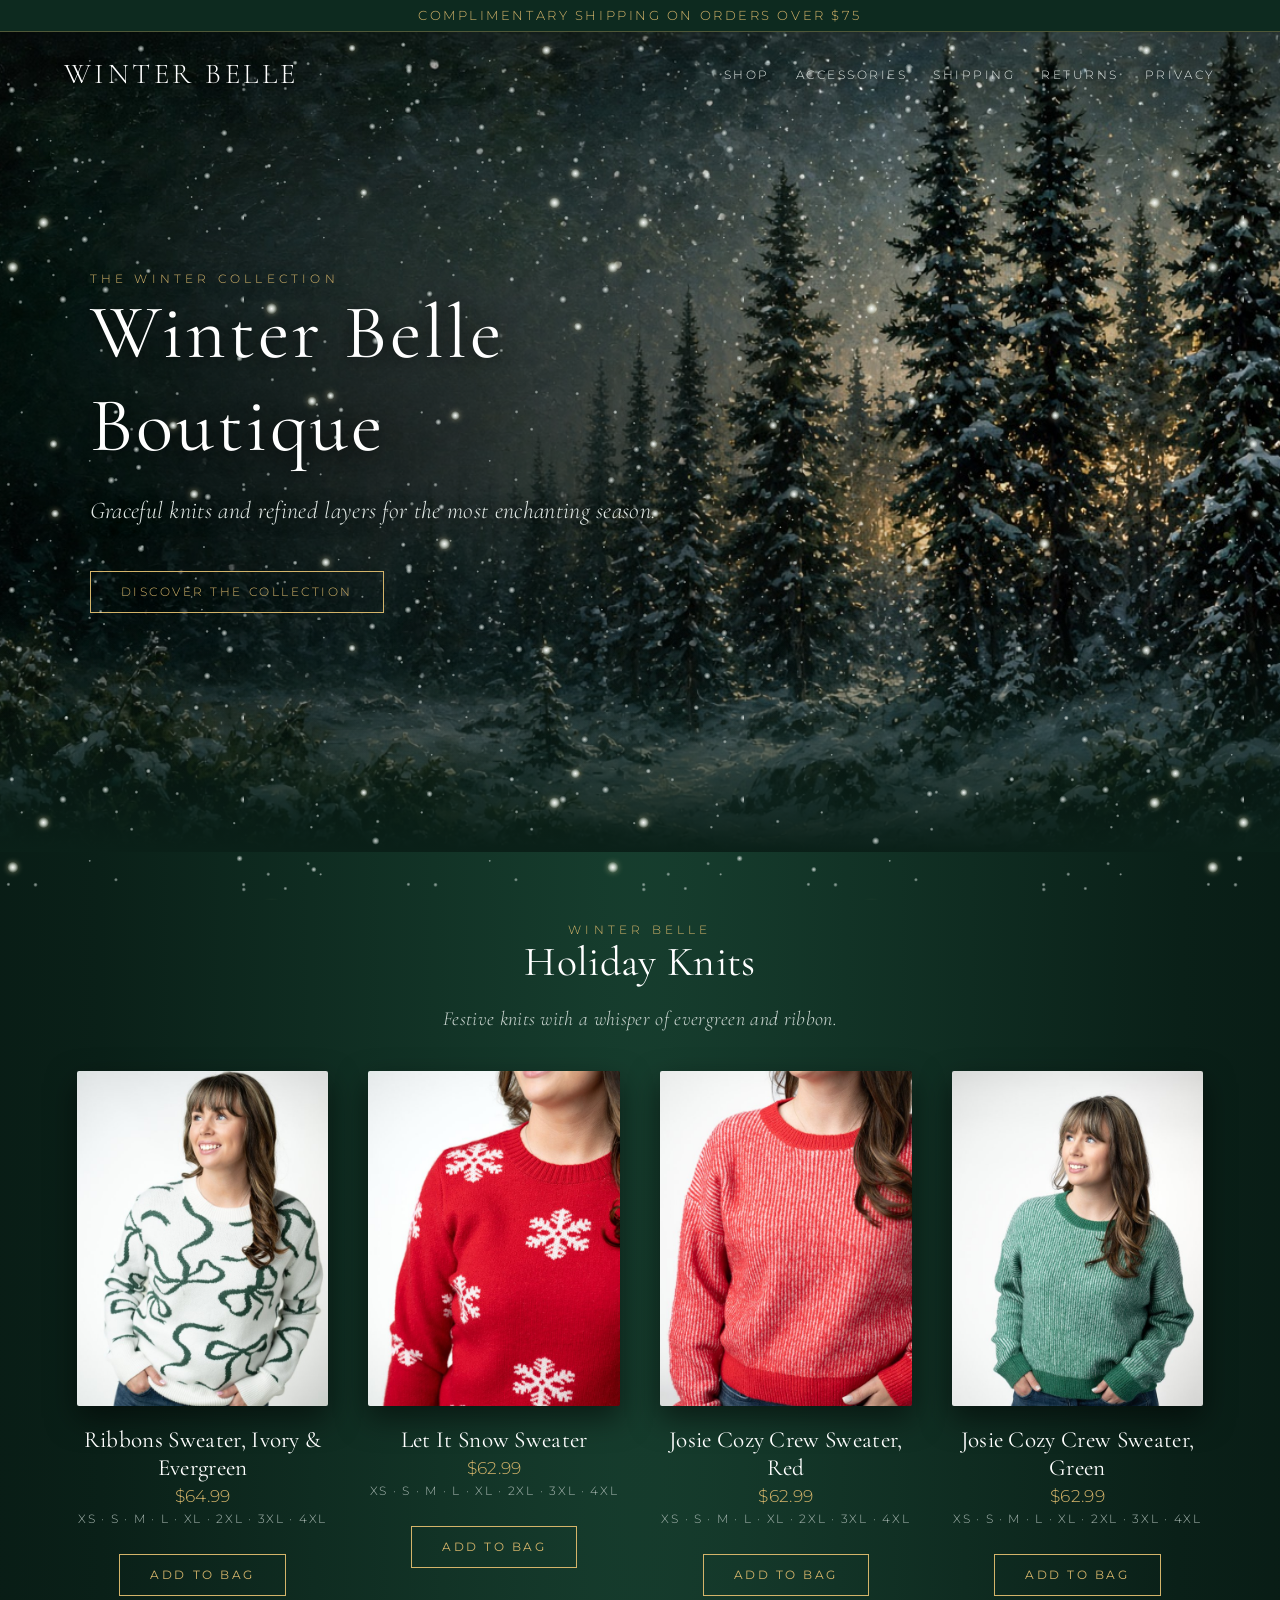
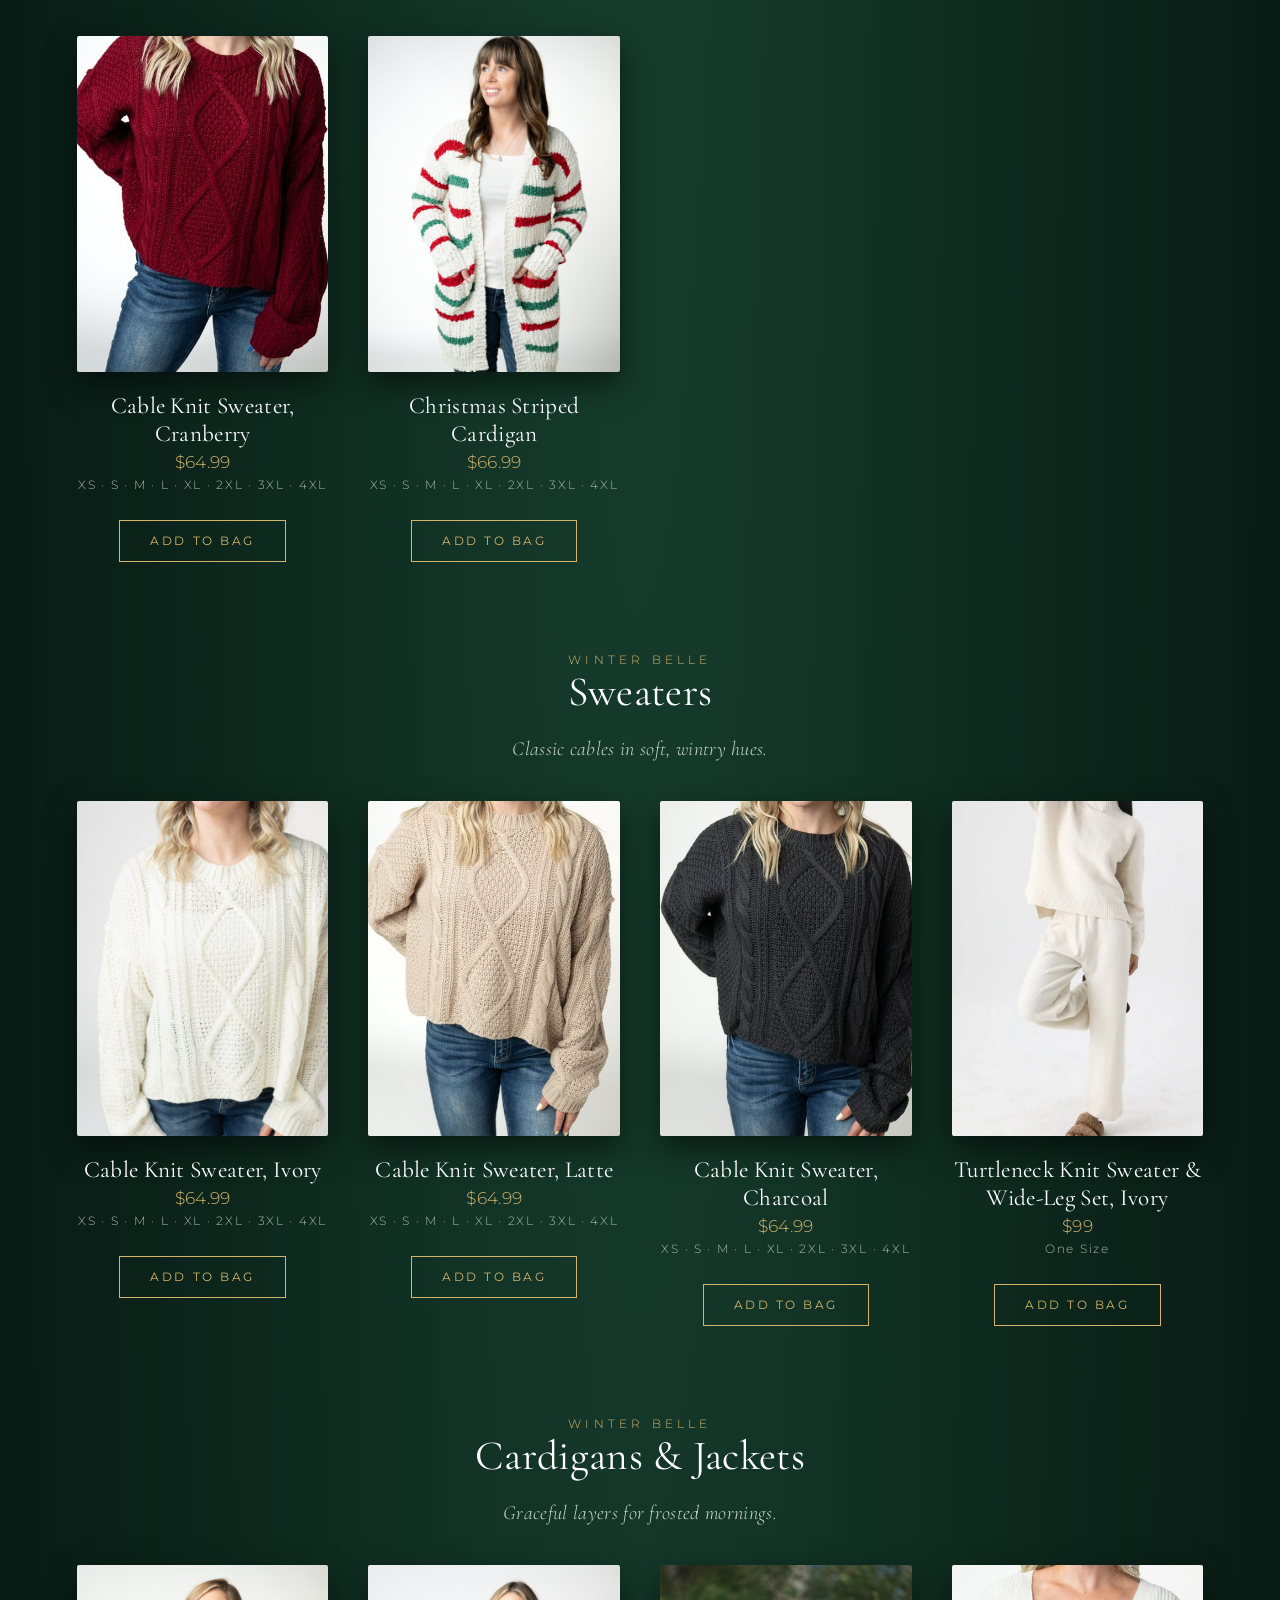
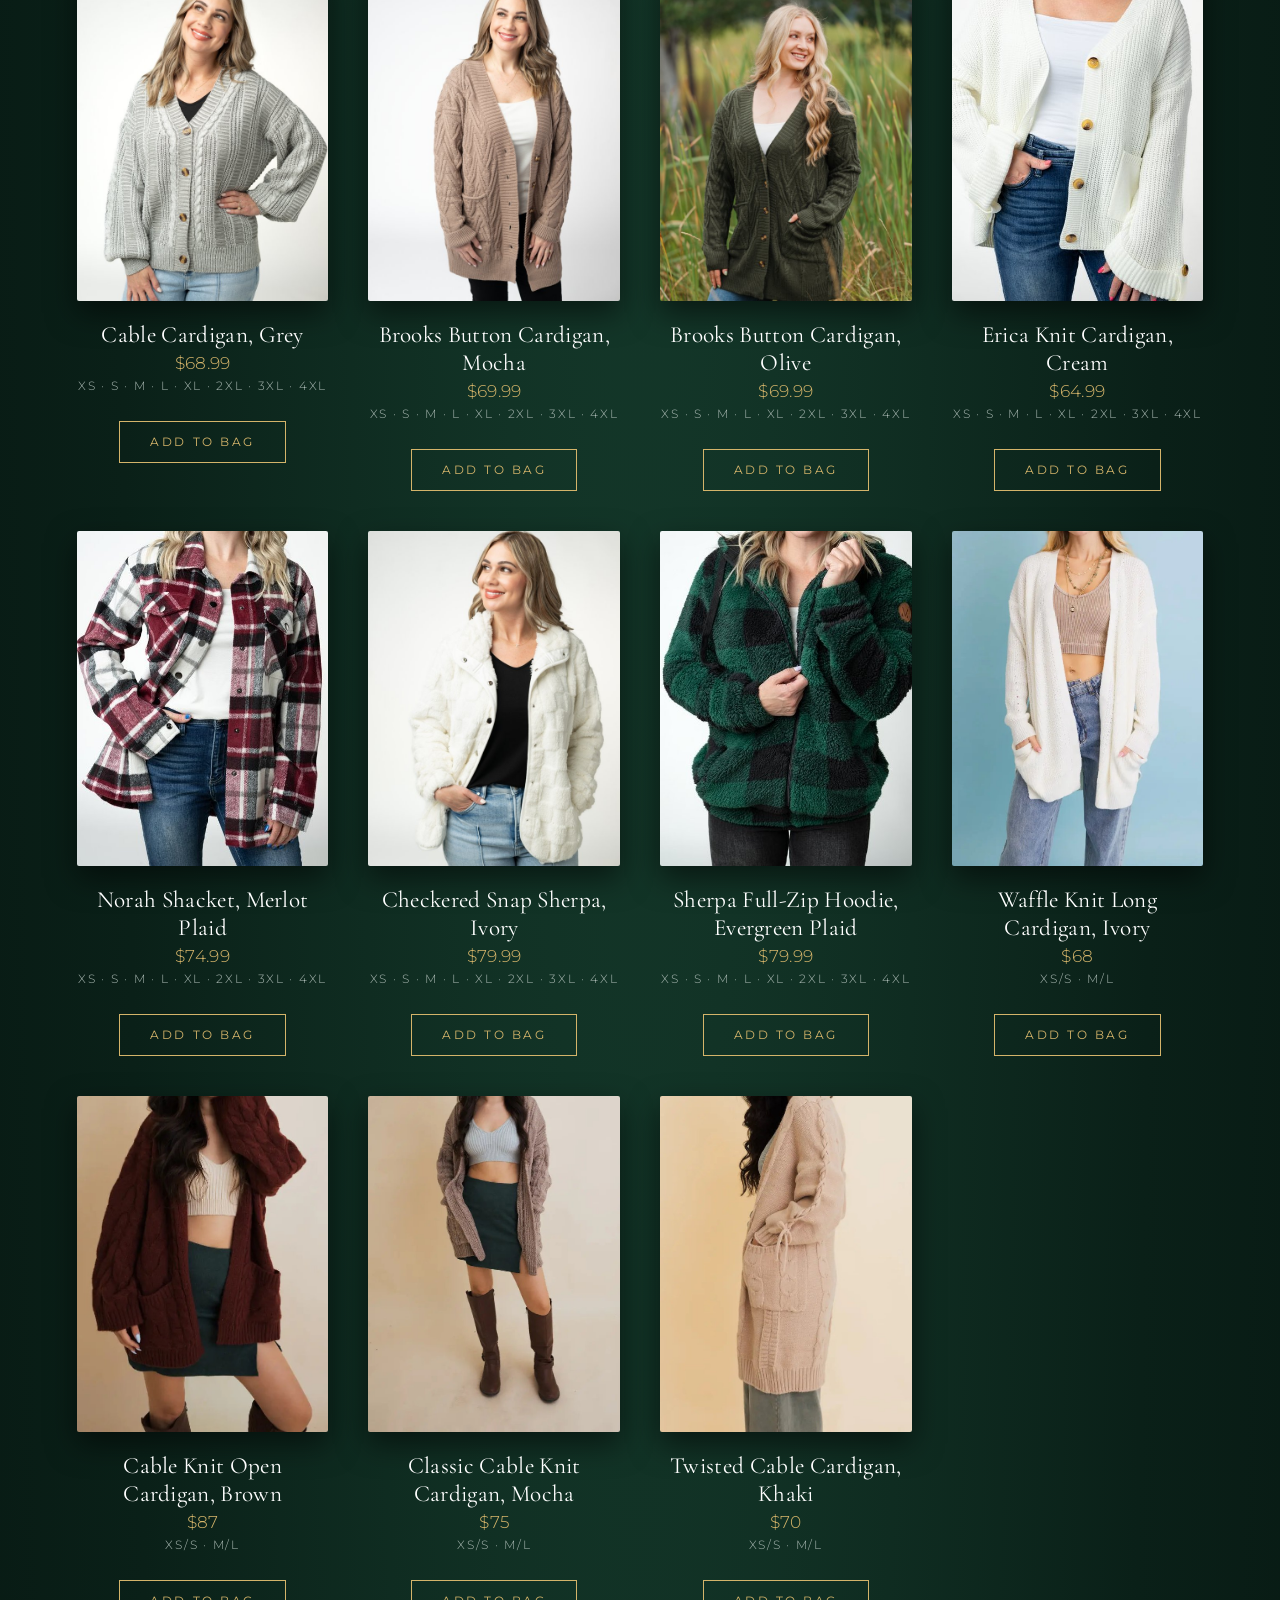
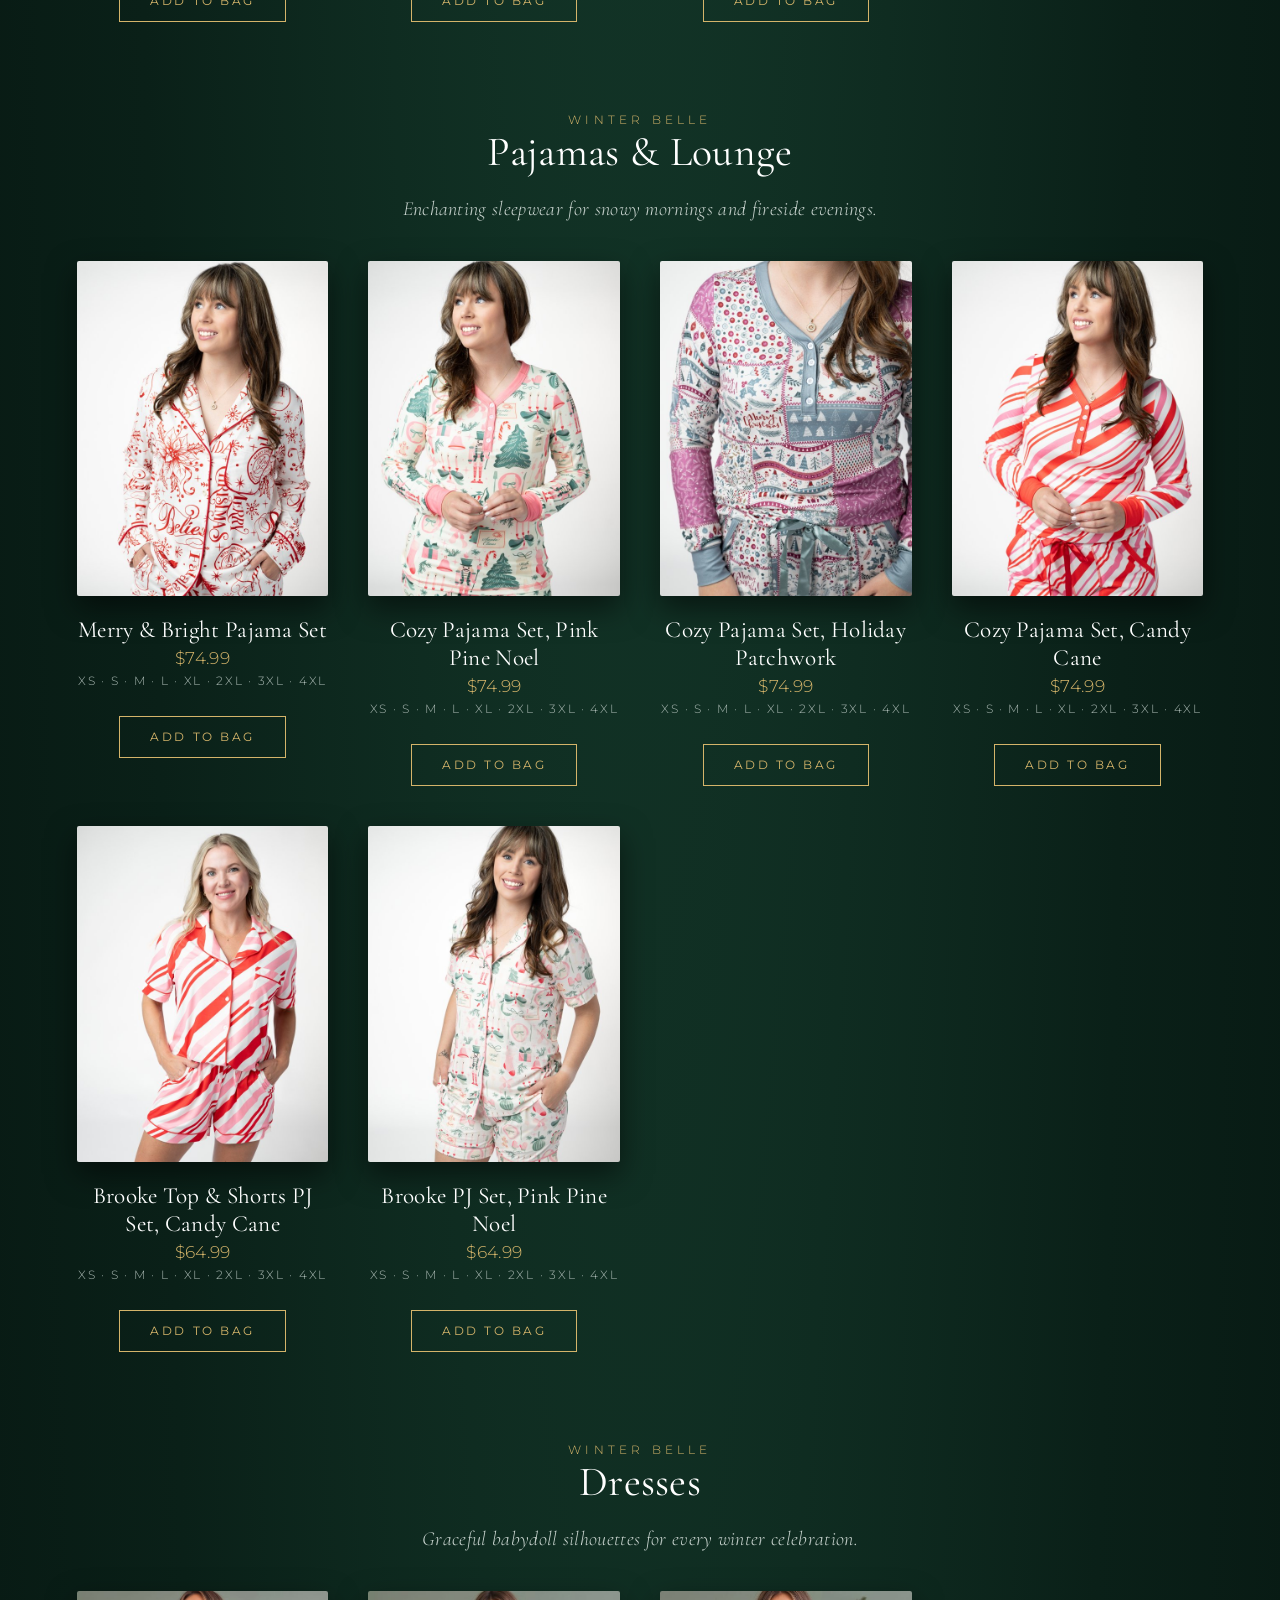
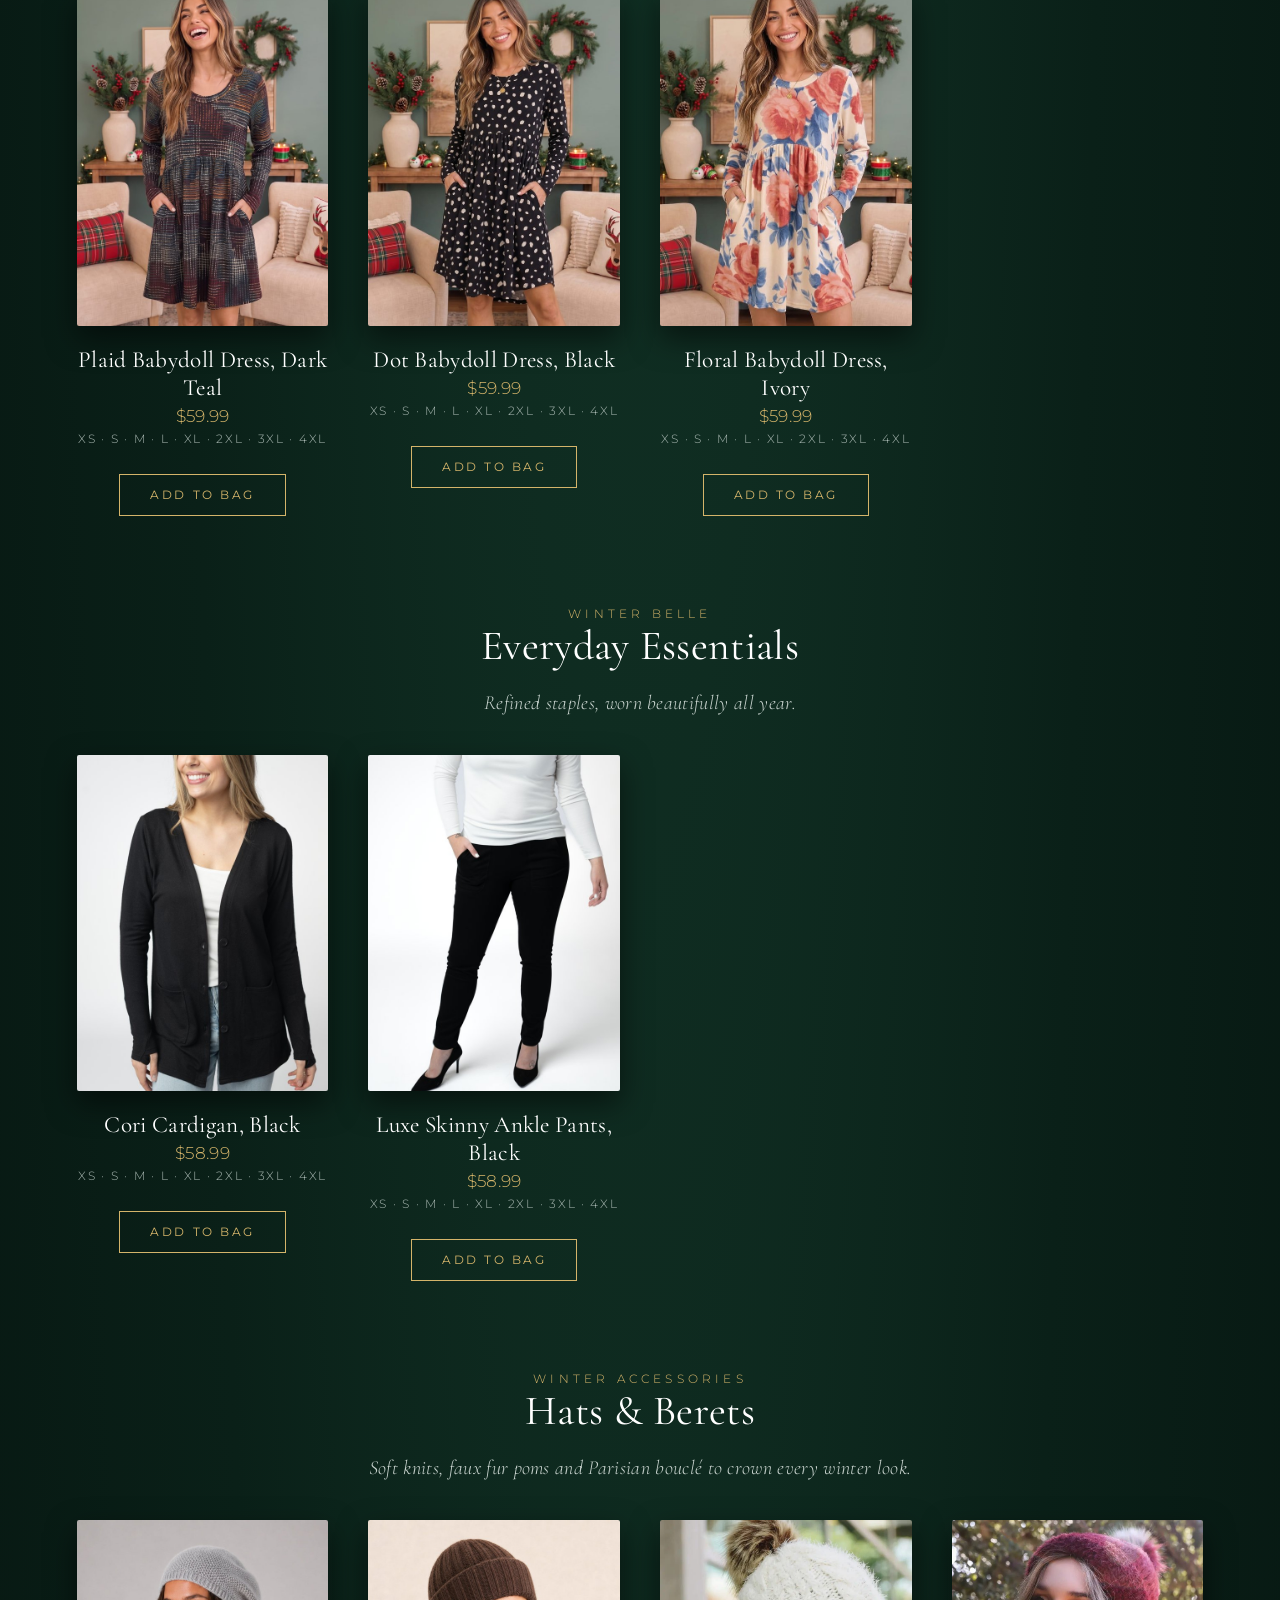
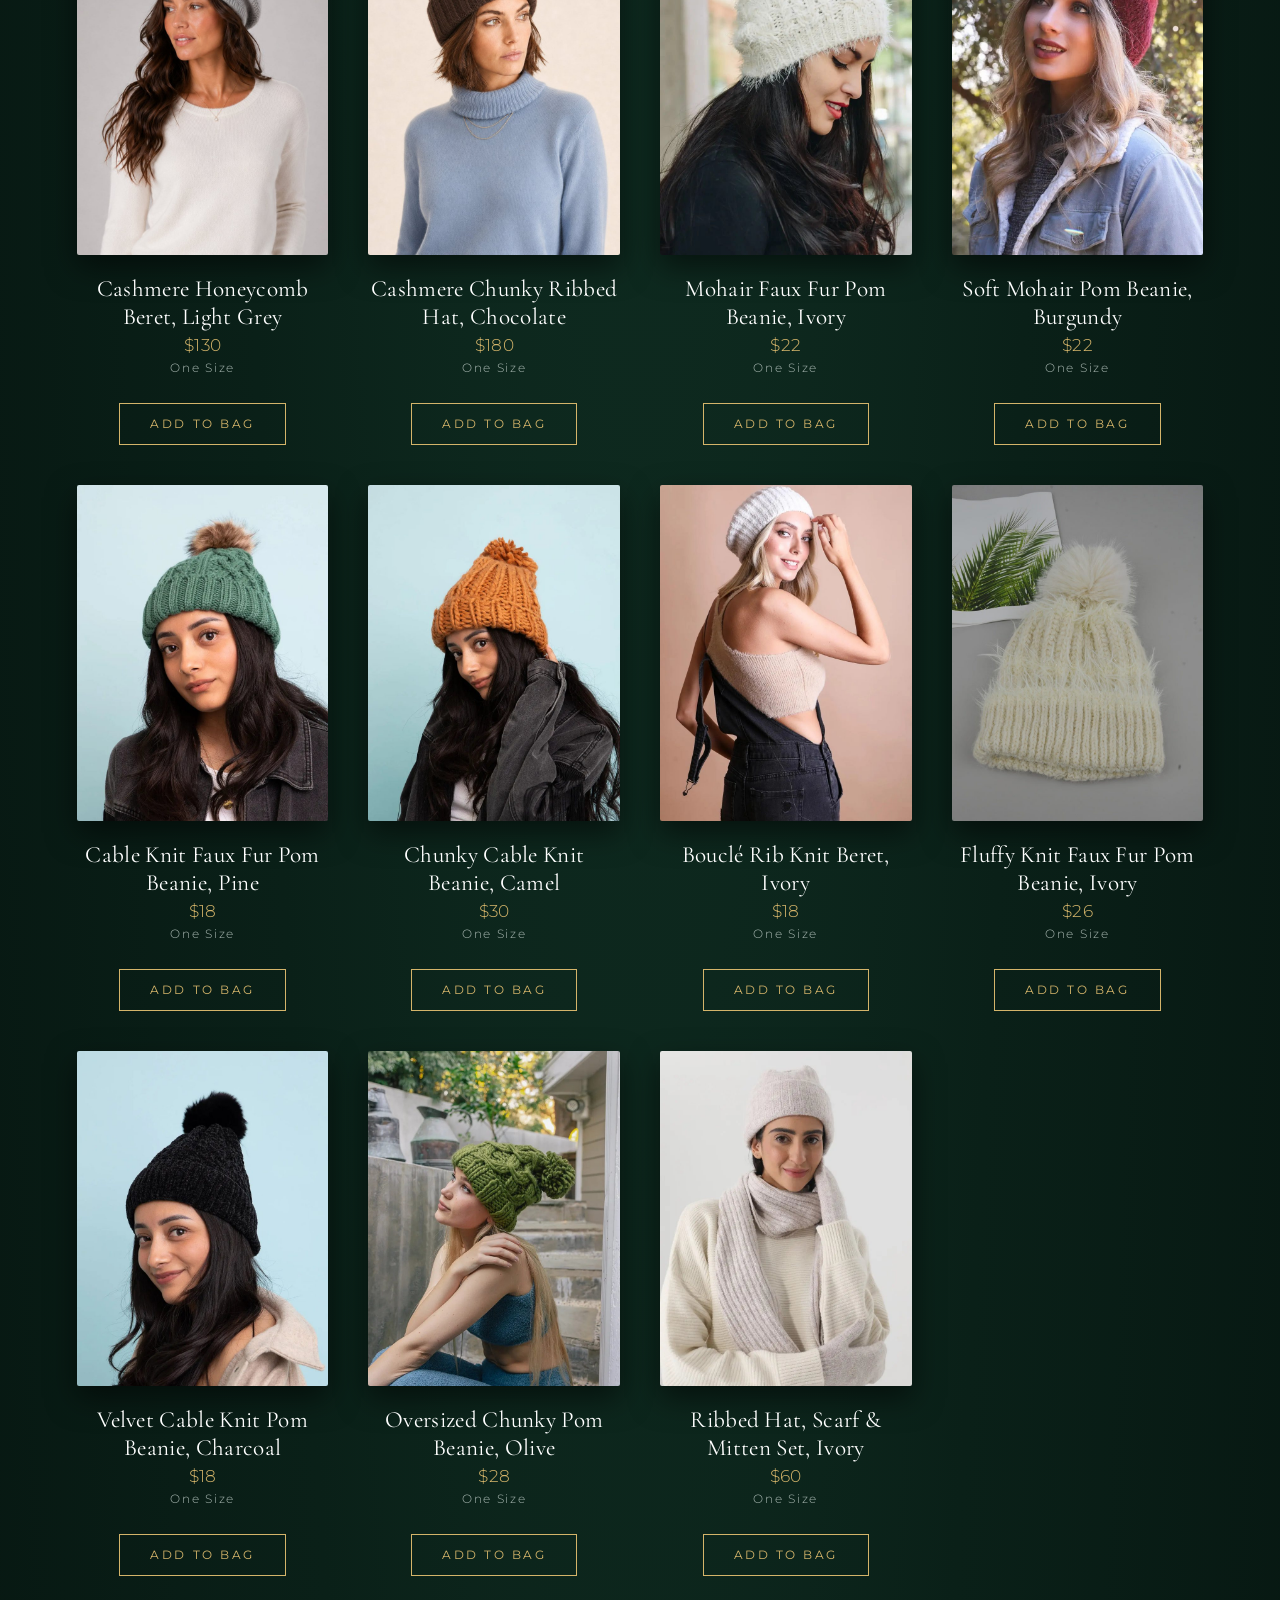
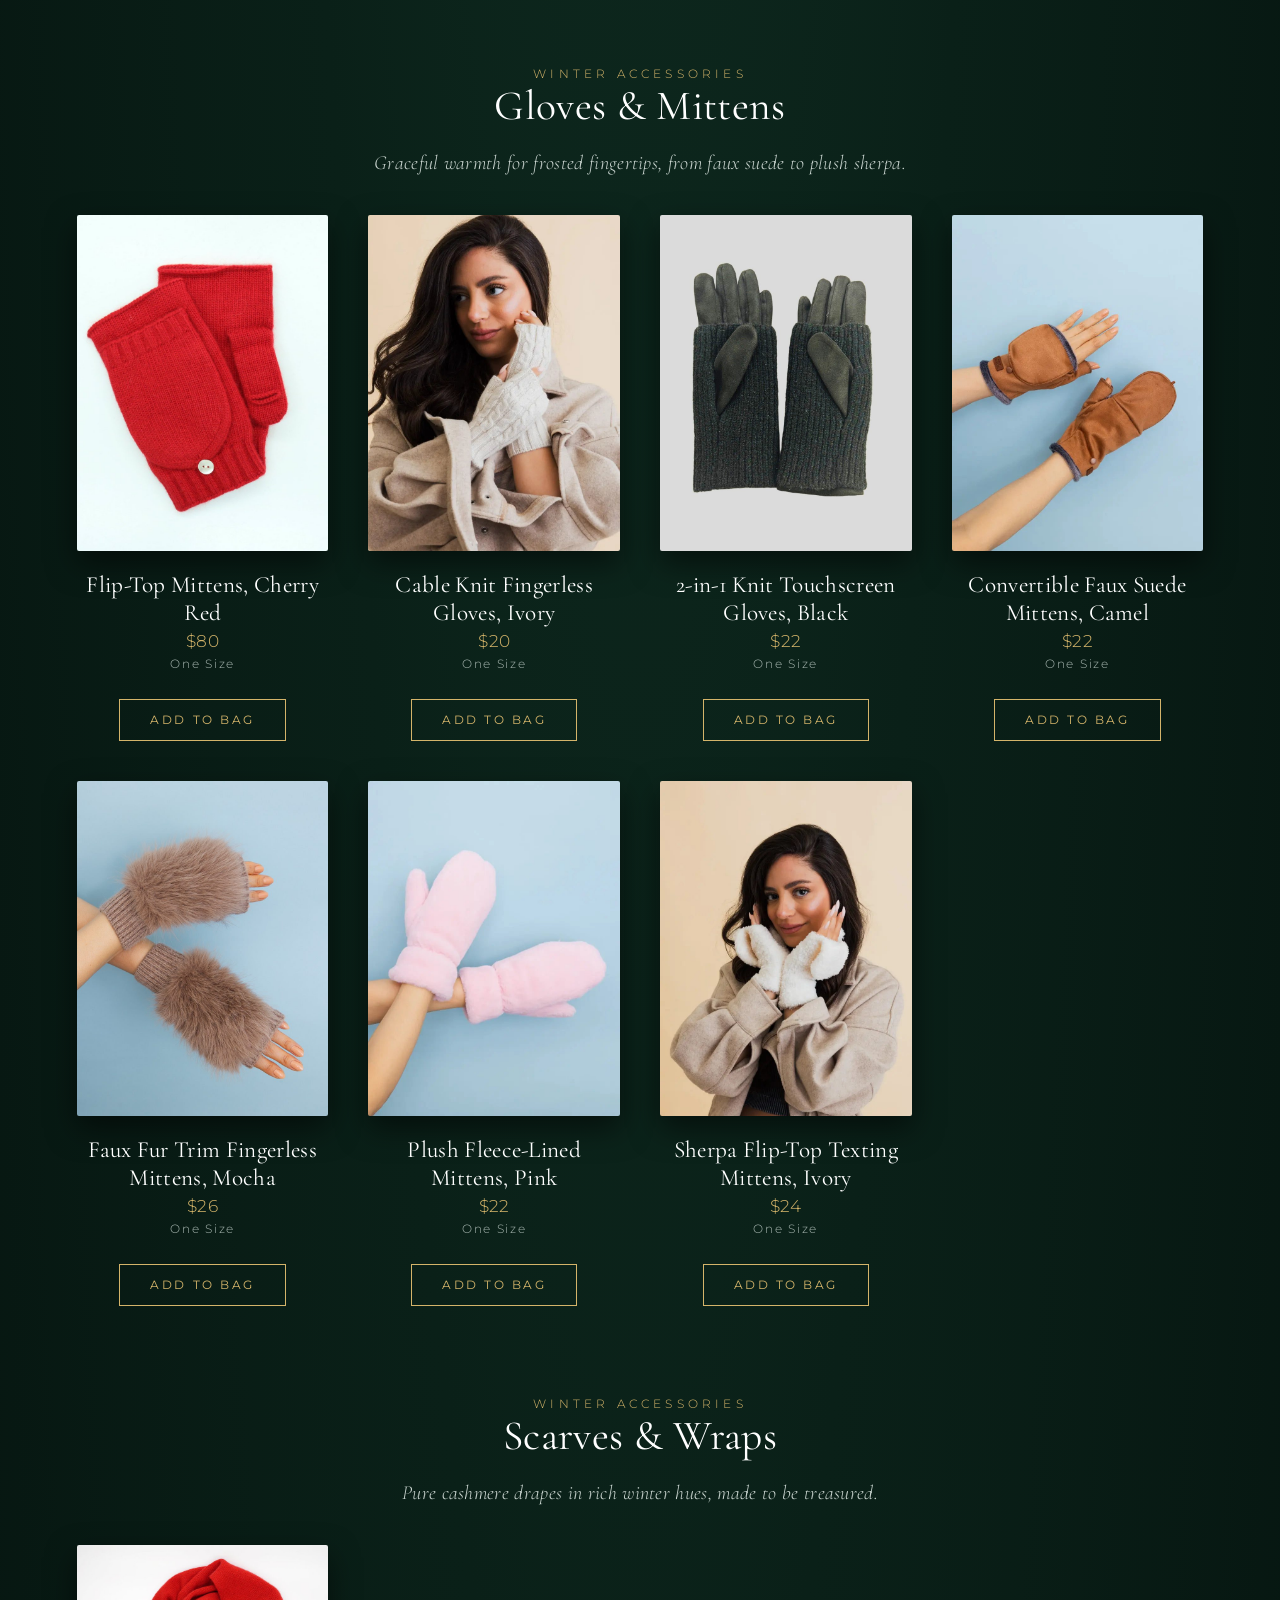
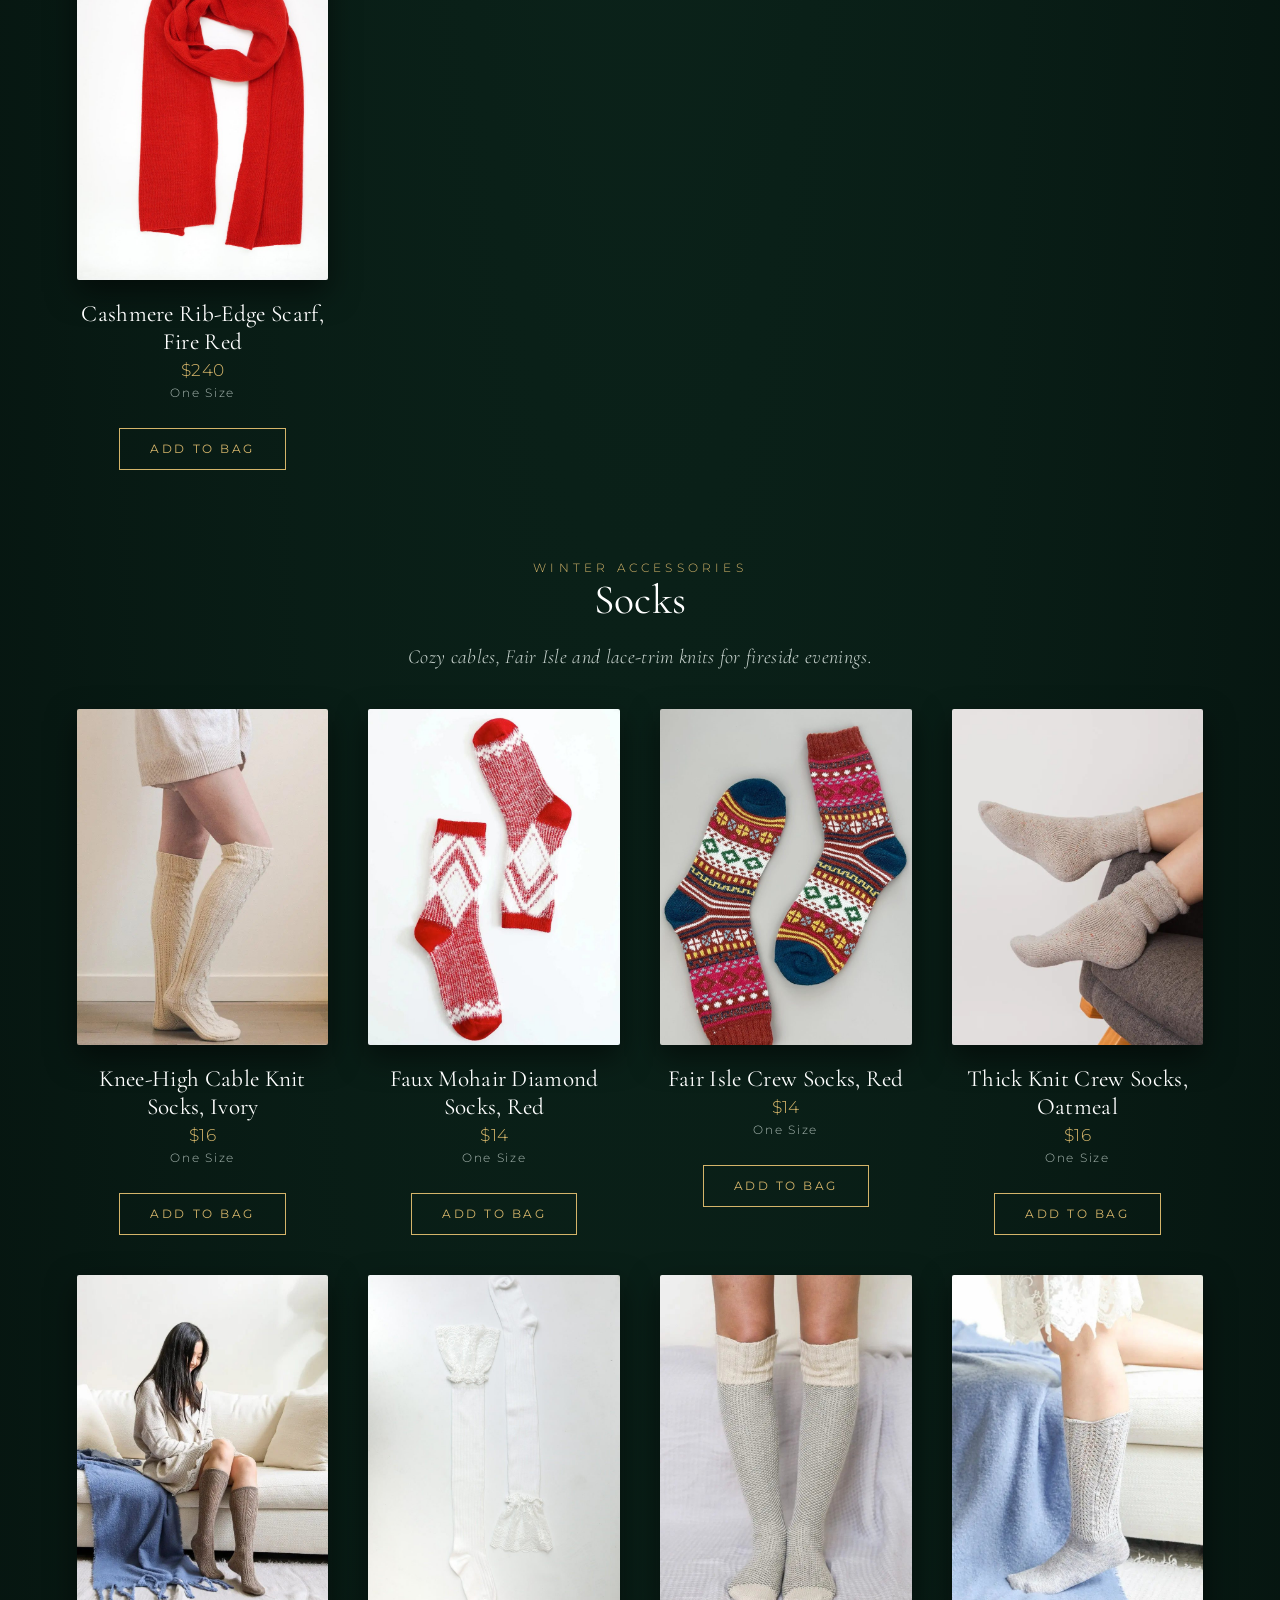
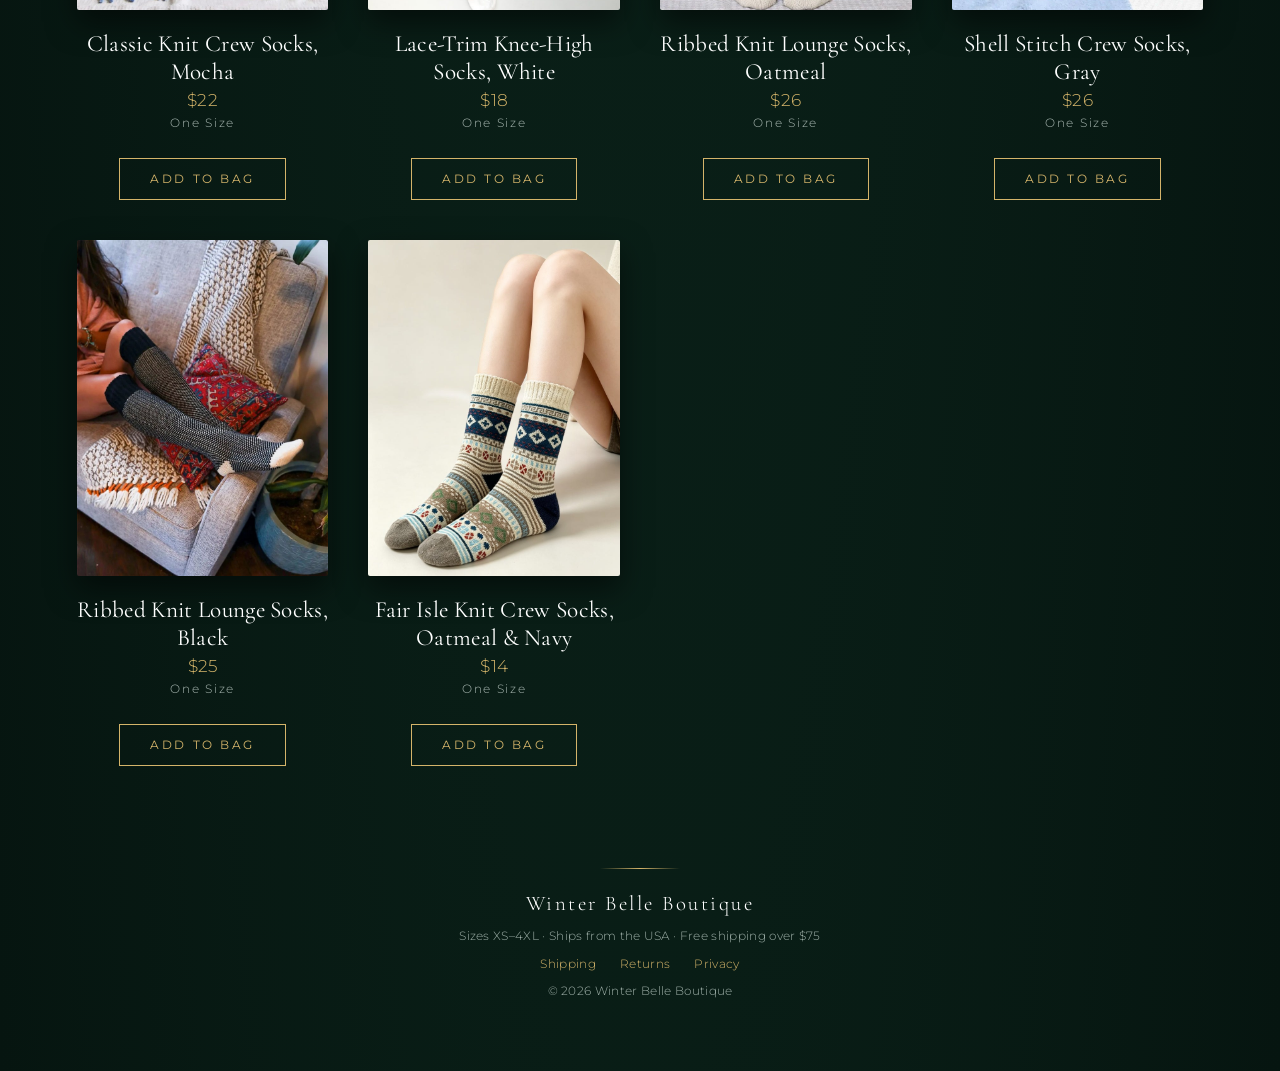
==== commit b85c5834: "Add cardigans, turtleneck set, socks; remove Scarlett jacket" ====
--- a/index.html
+++ b/index.html
@@ -1 +1 @@
-<!doctype html><html lang="en"><head><meta charset="utf-8"><meta name="viewport" content="width=device-width,initial-scale=1"><title>Winter Belle Boutique</title><link rel="stylesheet" href="styles.css"></head><body><div class="shipnote">Complimentary shipping on orders over $75</div><header><a class="logo" href="index.html">WINTER BELLE</a><nav><a href="index.html#shop">Shop</a><a href="index.html#accessories">Accessories</a><a href="shipping.html">Shipping</a><a href="returns.html">Returns</a><a href="privacy.html">Privacy</a></nav></header><div class="hero"><div><div class="eyebrow">The Winter Collection</div><h1>Winter Belle Boutique</h1><p style="font-family:Cormorant Garamond,serif;font-size:1.5rem;font-style:italic">Graceful knits and refined layers for the most enchanting season.</p><a class="btn" href="#shop">Discover the Collection</a></div></div><div id="shop"></div><section><div class="eyebrow">Winter Belle</div><h2>Holiday Knits</h2><p>Festive knits with a whisper of evergreen and ribbon.</p><div class="grid"><div class="card"><img src="img/ribbons-sweater-ivory-evergreen.jpg" alt="Ribbons Sweater, Ivory & Evergreen" loading="lazy"><h3>Ribbons Sweater, Ivory & Evergreen</h3><div class="price">$64.99</div><div class="sizes">XS · S · M · L · XL · 2XL · 3XL · 4XL</div><button class="btn" data-sku="ribbons-sweater-ivory-evergreen">Add to Bag</button></div><div class="card"><img src="img/let-it-snow-sweater.jpg" alt="Let It Snow Sweater" loading="lazy"><h3>Let It Snow Sweater</h3><div class="price">$62.99</div><div class="sizes">XS · S · M · L · XL · 2XL · 3XL · 4XL</div><button class="btn" data-sku="let-it-snow-sweater">Add to Bag</button></div><div class="card"><img src="img/josie-cozy-crew-sweater-red.jpg" alt="Josie Cozy Crew Sweater, Red" loading="lazy"><h3>Josie Cozy Crew Sweater, Red</h3><div class="price">$62.99</div><div class="sizes">XS · S · M · L · XL · 2XL · 3XL · 4XL</div><button class="btn" data-sku="josie-cozy-crew-sweater-red">Add to Bag</button></div><div class="card"><img src="img/josie-cozy-crew-sweater-green.jpg" alt="Josie Cozy Crew Sweater, Green" loading="lazy"><h3>Josie Cozy Crew Sweater, Green</h3><div class="price">$62.99</div><div class="sizes">XS · S · M · L · XL · 2XL · 3XL · 4XL</div><button class="btn" data-sku="josie-cozy-crew-sweater-green">Add to Bag</button></div><div class="card"><img src="img/cable-knit-sweater-cranberry-nofacecrop.jpg" alt="Cable Knit Sweater, Cranberry" loading="lazy"><h3>Cable Knit Sweater, Cranberry</h3><div class="price">$64.99</div><div class="sizes">XS · S · M · L · XL · 2XL · 3XL · 4XL</div><button class="btn" data-sku="cable-knit-sweater-cranberry">Add to Bag</button></div><div class="card"><img src="img/christmas-striped-cardigan.jpg" alt="Christmas Striped Cardigan" loading="lazy"><h3>Christmas Striped Cardigan</h3><div class="price">$66.99</div><div class="sizes">XS · S · M · L · XL · 2XL · 3XL · 4XL</div><button class="btn" data-sku="christmas-striped-cardigan">Add to Bag</button></div></div></section><section><div class="eyebrow">Winter Belle</div><h2>Sweaters</h2><p>Classic cables in soft, wintry hues.</p><div class="grid"><div class="card"><img src="img/cable-knit-sweater-ivory-nofacecrop.jpg" alt="Cable Knit Sweater, Ivory" loading="lazy"><h3>Cable Knit Sweater, Ivory</h3><div class="price">$64.99</div><div class="sizes">XS · S · M · L · XL · 2XL · 3XL · 4XL</div><button class="btn" data-sku="cable-knit-sweater-ivory">Add to Bag</button></div><div class="card"><img src="img/cable-knit-sweater-latte-nofacecrop.jpg" alt="Cable Knit Sweater, Latte" loading="lazy"><h3>Cable Knit Sweater, Latte</h3><div class="price">$64.99</div><div class="sizes">XS · S · M · L · XL · 2XL · 3XL · 4XL</div><button class="btn" data-sku="cable-knit-sweater-latte">Add to Bag</button></div><div class="card"><img src="img/cable-knit-sweater-charcoal-nofacecrop.jpg" alt="Cable Knit Sweater, Charcoal" loading="lazy"><h3>Cable Knit Sweater, Charcoal</h3><div class="price">$64.99</div><div class="sizes">XS · S · M · L · XL · 2XL · 3XL · 4XL</div><button class="btn" data-sku="cable-knit-sweater-charcoal">Add to Bag</button></div></div></section><section><div class="eyebrow">Winter Belle</div><h2>Cardigans & Jackets</h2><p>Graceful layers for frosted mornings.</p><div class="grid"><div class="card"><img src="img/scarlett-sweater-jacket-mocha.jpg" alt="Scarlett Sweater Jacket, Mocha" loading="lazy"><h3>Scarlett Sweater Jacket, Mocha</h3><div class="price">$89.99</div><div class="sizes">XS · S · M · L · XL · 2XL · 3XL · 4XL</div><button class="btn" data-sku="scarlett-sweater-jacket-mocha">Add to Bag</button></div><div class="card"><img src="img/cable-cardigan-grey.jpg" alt="Cable Cardigan, Grey" loading="lazy"><h3>Cable Cardigan, Grey</h3><div class="price">$68.99</div><div class="sizes">XS · S · M · L · XL · 2XL · 3XL · 4XL</div><button class="btn" data-sku="cable-cardigan-grey">Add to Bag</button></div><div class="card"><img src="img/brooks-button-cardigan-mocha.jpg" alt="Brooks Button Cardigan, Mocha" loading="lazy"><h3>Brooks Button Cardigan, Mocha</h3><div class="price">$69.99</div><div class="sizes">XS · S · M · L · XL · 2XL · 3XL · 4XL</div><button class="btn" data-sku="brooks-button-cardigan-mocha">Add to Bag</button></div><div class="card"><img src="img/brooks-button-cardigan-olive.jpg" alt="Brooks Button Cardigan, Olive" loading="lazy"><h3>Brooks Button Cardigan, Olive</h3><div class="price">$69.99</div><div class="sizes">XS · S · M · L · XL · 2XL · 3XL · 4XL</div><button class="btn" data-sku="brooks-button-cardigan-olive">Add to Bag</button></div><div class="card"><img src="img/erica-knit-cardigan-cream-nofacecrop.jpg" alt="Erica Knit Cardigan, Cream" loading="lazy"><h3>Erica Knit Cardigan, Cream</h3><div class="price">$64.99</div><div class="sizes">XS · S · M · L · XL · 2XL · 3XL · 4XL</div><button class="btn" data-sku="erica-knit-cardigan-cream">Add to Bag</button></div><div class="card"><img src="img/norah-shacket-merlot-plaid-nofacecrop.jpg" alt="Norah Shacket, Merlot Plaid" loading="lazy"><h3>Norah Shacket, Merlot Plaid</h3><div class="price">$74.99</div><div class="sizes">XS · S · M · L · XL · 2XL · 3XL · 4XL</div><button class="btn" data-sku="norah-shacket-merlot-plaid">Add to Bag</button></div><div class="card"><img src="img/checkered-snap-sherpa-ivory.jpg" alt="Checkered Snap Sherpa, Ivory" loading="lazy"><h3>Checkered Snap Sherpa, Ivory</h3><div class="price">$79.99</div><div class="sizes">XS · S · M · L · XL · 2XL · 3XL · 4XL</div><button class="btn" data-sku="checkered-snap-sherpa-ivory">Add to Bag</button></div><div class="card"><img src="img/sherpa-full-zip-hoodie-evergreen-plaid-nofacecrop.jpg" alt="Sherpa Full-Zip Hoodie, Evergreen Plaid" loading="lazy"><h3>Sherpa Full-Zip Hoodie, Evergreen Plaid</h3><div class="price">$79.99</div><div class="sizes">XS · S · M · L · XL · 2XL · 3XL · 4XL</div><button class="btn" data-sku="sherpa-full-zip-hoodie-evergreen-plaid">Add to Bag</button></div></div></section><section><div class="eyebrow">Winter Belle</div><h2>Pajamas &amp; Lounge</h2><p>Enchanting sleepwear for snowy mornings and fireside evenings.</p><div class="grid"><div class="card"><img src="img/merry-bright-pajama-set.jpg" alt="Merry & Bright Pajama Set" loading="lazy"><h3>Merry & Bright Pajama Set</h3><div class="price">$74.99</div><div class="sizes">XS · S · M · L · XL · 2XL · 3XL · 4XL</div><button class="btn" data-sku="merry-bright-pajama-set">Add to Bag</button></div><div class="card"><img src="img/cozy-pajama-set-pink-pine-noel.jpg" alt="Cozy Pajama Set, Pink Pine Noel" loading="lazy"><h3>Cozy Pajama Set, Pink Pine Noel</h3><div class="price">$74.99</div><div class="sizes">XS · S · M · L · XL · 2XL · 3XL · 4XL</div><button class="btn" data-sku="cozy-pajama-set-pink-pine-noel">Add to Bag</button></div><div class="card"><img src="img/cozy-pajama-set-holiday-patchwork.jpg" alt="Cozy Pajama Set, Holiday Patchwork" loading="lazy"><h3>Cozy Pajama Set, Holiday Patchwork</h3><div class="price">$74.99</div><div class="sizes">XS · S · M · L · XL · 2XL · 3XL · 4XL</div><button class="btn" data-sku="cozy-pajama-set-holiday-patchwork">Add to Bag</button></div><div class="card"><img src="img/cozy-pajama-set-candy-cane.jpg" alt="Cozy Pajama Set, Candy Cane" loading="lazy"><h3>Cozy Pajama Set, Candy Cane</h3><div class="price">$74.99</div><div class="sizes">XS · S · M · L · XL · 2XL · 3XL · 4XL</div><button class="btn" data-sku="cozy-pajama-set-candy-cane">Add to Bag</button></div><div class="card"><img src="img/brooke-top-shorts-pj-set-candy-cane.jpg" alt="Brooke Top & Shorts PJ Set, Candy Cane" loading="lazy"><h3>Brooke Top & Shorts PJ Set, Candy Cane</h3><div class="price">$64.99</div><div class="sizes">XS · S · M · L · XL · 2XL · 3XL · 4XL</div><button class="btn" data-sku="brooke-top-shorts-pj-set-candy-cane">Add to Bag</button></div><div class="card"><img src="img/brooke-pj-set-pink-pine-noel.jpg" alt="Brooke PJ Set, Pink Pine Noel" loading="lazy"><h3>Brooke PJ Set, Pink Pine Noel</h3><div class="price">$64.99</div><div class="sizes">XS · S · M · L · XL · 2XL · 3XL · 4XL</div><button class="btn" data-sku="brooke-pj-set-pink-pine-noel">Add to Bag</button></div></div></section><section><div class="eyebrow">Winter Belle</div><h2>Dresses</h2><p>Graceful babydoll silhouettes for every winter celebration.</p><div class="grid"><div class="card"><img src="img/plaid-babydoll-dress-dark-teal.jpg" alt="Plaid Babydoll Dress, Dark Teal" loading="lazy"><h3>Plaid Babydoll Dress, Dark Teal</h3><div class="price">$59.99</div><div class="sizes">XS · S · M · L · XL · 2XL · 3XL · 4XL</div><button class="btn" data-sku="plaid-babydoll-dress-dark-teal">Add to Bag</button></div><div class="card"><img src="img/dot-babydoll-dress-black.jpg" alt="Dot Babydoll Dress, Black" loading="lazy"><h3>Dot Babydoll Dress, Black</h3><div class="price">$59.99</div><div class="sizes">XS · S · M · L · XL · 2XL · 3XL · 4XL</div><button class="btn" data-sku="dot-babydoll-dress-black">Add to Bag</button></div><div class="card"><img src="img/floral-babydoll-dress-ivory.jpg" alt="Floral Babydoll Dress, Ivory" loading="lazy"><h3>Floral Babydoll Dress, Ivory</h3><div class="price">$59.99</div><div class="sizes">XS · S · M · L · XL · 2XL · 3XL · 4XL</div><button class="btn" data-sku="floral-babydoll-dress-ivory">Add to Bag</button></div></div></section><section><div class="eyebrow">Winter Belle</div><h2>Everyday Essentials</h2><p>Refined staples, worn beautifully all year.</p><div class="grid"><div class="card"><img src="img/cori-cardigan-black.jpg" alt="Cori Cardigan, Black" loading="lazy"><h3>Cori Cardigan, Black</h3><div class="price">$58.99</div><div class="sizes">XS · S · M · L · XL · 2XL · 3XL · 4XL</div><button class="btn" data-sku="cori-cardigan-black">Add to Bag</button></div><div class="card"><img src="img/luxe-skinny-ankle-pants-black.jpg" alt="Luxe Skinny Ankle Pants, Black" loading="lazy"><h3>Luxe Skinny Ankle Pants, Black</h3><div class="price">$58.99</div><div class="sizes">XS · S · M · L · XL · 2XL · 3XL · 4XL</div><button class="btn" data-sku="luxe-skinny-ankle-pants-black">Add to Bag</button></div></div></section><div id="accessories"></div><section><div class="eyebrow">Winter Accessories</div><h2>Hats &amp; Berets</h2><p>Soft knits, faux fur poms and Parisian bouclé to crown every winter look.</p><div class="grid"><div class="card"><img src="img/cashmere-honeycomb-beret-light-grey.jpg" alt="Cashmere Honeycomb Beret, Light Grey" loading="lazy"><h3>Cashmere Honeycomb Beret, Light Grey</h3><div class="price">$130</div><div class="sizes">One Size</div><button class="btn" data-sku="cashmere-honeycomb-beret-light-grey">Add to Bag</button></div><div class="card"><img src="img/cashmere-chunky-ribbed-hat-chocolate.jpg" alt="Cashmere Chunky Ribbed Hat, Chocolate" loading="lazy"><h3>Cashmere Chunky Ribbed Hat, Chocolate</h3><div class="price">$180</div><div class="sizes">One Size</div><button class="btn" data-sku="cashmere-chunky-ribbed-hat-chocolate">Add to Bag</button></div><div class="card"><img src="img/mohair-faux-fur-pom-beanie-ivory.jpg" alt="Mohair Faux Fur Pom Beanie, Ivory" loading="lazy"><h3>Mohair Faux Fur Pom Beanie, Ivory</h3><div class="price">$22</div><div class="sizes">One Size</div><button class="btn" data-sku="mohair-faux-fur-pom-beanie-ivory">Add to Bag</button></div><div class="card"><img src="img/soft-mohair-pom-beanie-burgundy.jpg" alt="Soft Mohair Pom Beanie, Burgundy" loading="lazy"><h3>Soft Mohair Pom Beanie, Burgundy</h3><div class="price">$22</div><div class="sizes">One Size</div><button class="btn" data-sku="soft-mohair-pom-beanie-burgundy">Add to Bag</button></div><div class="card"><img src="img/cable-knit-faux-fur-pom-beanie-pine.jpg" alt="Cable Knit Faux Fur Pom Beanie, Pine" loading="lazy"><h3>Cable Knit Faux Fur Pom Beanie, Pine</h3><div class="price">$18</div><div class="sizes">One Size</div><button class="btn" data-sku="cable-knit-faux-fur-pom-beanie-pine">Add to Bag</button></div><div class="card"><img src="img/chunky-cable-knit-beanie-camel.jpg" alt="Chunky Cable Knit Beanie, Camel" loading="lazy"><h3>Chunky Cable Knit Beanie, Camel</h3><div class="price">$30</div><div class="sizes">One Size</div><button class="btn" data-sku="chunky-cable-knit-beanie-camel">Add to Bag</button></div><div class="card"><img src="img/boucle-rib-knit-beret-ivory.jpg" alt="Bouclé Rib Knit Beret, Ivory" loading="lazy"><h3>Bouclé Rib Knit Beret, Ivory</h3><div class="price">$18</div><div class="sizes">One Size</div><button class="btn" data-sku="boucle-rib-knit-beret-ivory">Add to Bag</button></div><div class="card"><img src="img/fluffy-knit-faux-fur-pom-beanie-ivory.jpg" alt="Fluffy Knit Faux Fur Pom Beanie, Ivory" loading="lazy"><h3>Fluffy Knit Faux Fur Pom Beanie, Ivory</h3><div class="price">$26</div><div class="sizes">One Size</div><button class="btn" data-sku="fluffy-knit-faux-fur-pom-beanie-ivory">Add to Bag</button></div><div class="card"><img src="img/velvet-cable-knit-pom-beanie-charcoal.jpg" alt="Velvet Cable Knit Pom Beanie, Charcoal" loading="lazy"><h3>Velvet Cable Knit Pom Beanie, Charcoal</h3><div class="price">$18</div><div class="sizes">One Size</div><button class="btn" data-sku="velvet-cable-knit-pom-beanie-charcoal">Add to Bag</button></div><div class="card"><img src="img/oversized-chunky-pom-beanie-olive.jpg" alt="Oversized Chunky Pom Beanie, Olive" loading="lazy"><h3>Oversized Chunky Pom Beanie, Olive</h3><div class="price">$28</div><div class="sizes">One Size</div><button class="btn" data-sku="oversized-chunky-pom-beanie-olive">Add to Bag</button></div><div class="card"><img src="img/ribbed-hat-scarf-mitten-set-ivory.jpg" alt="Ribbed Hat, Scarf &amp; Mitten Set, Ivory" loading="lazy"><h3>Ribbed Hat, Scarf &amp; Mitten Set, Ivory</h3><div class="price">$60</div><div class="sizes">One Size</div><button class="btn" data-sku="ribbed-hat-scarf-mitten-set-ivory">Add to Bag</button></div></div></section><section><div class="eyebrow">Winter Accessories</div><h2>Gloves &amp; Mittens</h2><p>Graceful warmth for frosted fingertips, from faux suede to plush sherpa.</p><div class="grid"><div class="card"><img src="img/flip-top-mittens-cherry-red.jpg" alt="Flip-Top Mittens, Cherry Red" loading="lazy"><h3>Flip-Top Mittens, Cherry Red</h3><div class="price">$80</div><div class="sizes">One Size</div><button class="btn" data-sku="flip-top-mittens-cherry-red">Add to Bag</button></div><div class="card"><img src="img/cable-knit-fingerless-gloves-ivory.jpg" alt="Cable Knit Fingerless Gloves, Ivory" loading="lazy"><h3>Cable Knit Fingerless Gloves, Ivory</h3><div class="price">$20</div><div class="sizes">One Size</div><button class="btn" data-sku="cable-knit-fingerless-gloves-ivory">Add to Bag</button></div><div class="card"><img src="img/2-in-1-knit-touchscreen-gloves-black.jpg" alt="2-in-1 Knit Touchscreen Gloves, Black" loading="lazy"><h3>2-in-1 Knit Touchscreen Gloves, Black</h3><div class="price">$22</div><div class="sizes">One Size</div><button class="btn" data-sku="2-in-1-knit-touchscreen-gloves-black">Add to Bag</button></div><div class="card"><img src="img/convertible-faux-suede-mittens-camel.jpg" alt="Convertible Faux Suede Mittens, Camel" loading="lazy"><h3>Convertible Faux Suede Mittens, Camel</h3><div class="price">$22</div><div class="sizes">One Size</div><button class="btn" data-sku="convertible-faux-suede-mittens-camel">Add to Bag</button></div><div class="card"><img src="img/faux-fur-trim-fingerless-mittens-mocha.jpg" alt="Faux Fur Trim Fingerless Mittens, Mocha" loading="lazy"><h3>Faux Fur Trim Fingerless Mittens, Mocha</h3><div class="price">$26</div><div class="sizes">One Size</div><button class="btn" data-sku="faux-fur-trim-fingerless-mittens-mocha">Add to Bag</button></div><div class="card"><img src="img/plush-fleece-lined-mittens-pink.jpg" alt="Plush Fleece-Lined Mittens, Pink" loading="lazy"><h3>Plush Fleece-Lined Mittens, Pink</h3><div class="price">$22</div><div class="sizes">One Size</div><button class="btn" data-sku="plush-fleece-lined-mittens-pink">Add to Bag</button></div><div class="card"><img src="img/sherpa-flip-top-texting-mittens-ivory.jpg" alt="Sherpa Flip-Top Texting Mittens, Ivory" loading="lazy"><h3>Sherpa Flip-Top Texting Mittens, Ivory</h3><div class="price">$24</div><div class="sizes">One Size</div><button class="btn" data-sku="sherpa-flip-top-texting-mittens-ivory">Add to Bag</button></div></div></section><section><div class="eyebrow">Winter Accessories</div><h2>Scarves &amp; Wraps</h2><p>Pure cashmere drapes in rich winter hues, made to be treasured.</p><div class="grid"><div class="card"><img src="img/cashmere-rib-edge-scarf-fire-red.jpg" alt="Cashmere Rib-Edge Scarf, Fire Red" loading="lazy"><h3>Cashmere Rib-Edge Scarf, Fire Red</h3><div class="price">$240</div><div class="sizes">One Size</div><button class="btn" data-sku="cashmere-rib-edge-scarf-fire-red">Add to Bag</button></div></div></section><section><div class="eyebrow">Winter Accessories</div><h2>Socks</h2><p>Cozy cables, Fair Isle and lace-trim knits for fireside evenings.</p><div class="grid"><div class="card"><img src="img/knee-high-cable-knit-socks-ivory.jpg" alt="Knee-High Cable Knit Socks, Ivory" loading="lazy"><h3>Knee-High Cable Knit Socks, Ivory</h3><div class="price">$16</div><div class="sizes">One Size</div><button class="btn" data-sku="knee-high-cable-knit-socks-ivory">Add to Bag</button></div><div class="card"><img src="img/faux-mohair-diamond-socks-red.jpg" alt="Faux Mohair Diamond Socks, Red" loading="lazy"><h3>Faux Mohair Diamond Socks, Red</h3><div class="price">$14</div><div class="sizes">One Size</div><button class="btn" data-sku="faux-mohair-diamond-socks-red">Add to Bag</button></div><div class="card"><img src="img/fair-isle-crew-socks-red.jpg" alt="Fair Isle Crew Socks, Red" loading="lazy"><h3>Fair Isle Crew Socks, Red</h3><div class="price">$14</div><div class="sizes">One Size</div><button class="btn" data-sku="fair-isle-crew-socks-red">Add to Bag</button></div><div class="card"><img src="img/thick-knit-crew-socks-oatmeal.jpg" alt="Thick Knit Crew Socks, Oatmeal" loading="lazy"><h3>Thick Knit Crew Socks, Oatmeal</h3><div class="price">$16</div><div class="sizes">One Size</div><button class="btn" data-sku="thick-knit-crew-socks-oatmeal">Add to Bag</button></div><div class="card"><img src="img/classic-knit-crew-socks-mocha.jpg" alt="Classic Knit Crew Socks, Mocha" loading="lazy"><h3>Classic Knit Crew Socks, Mocha</h3><div class="price">$22</div><div class="sizes">One Size</div><button class="btn" data-sku="classic-knit-crew-socks-mocha">Add to Bag</button></div><div class="card"><img src="img/lace-trim-knee-high-socks-white.jpg" alt="Lace-Trim Knee-High Socks, White" loading="lazy"><h3>Lace-Trim Knee-High Socks, White</h3><div class="price">$18</div><div class="sizes">One Size</div><button class="btn" data-sku="lace-trim-knee-high-socks-white">Add to Bag</button></div><div class="card"><img src="img/ribbed-knit-lounge-socks-oatmeal.jpg" alt="Ribbed Knit Lounge Socks, Oatmeal" loading="lazy"><h3>Ribbed Knit Lounge Socks, Oatmeal</h3><div class="price">$26</div><div class="sizes">One Size</div><button class="btn" data-sku="ribbed-knit-lounge-socks-oatmeal">Add to Bag</button></div><div class="card"><img src="img/shell-stitch-crew-socks-gray.jpg" alt="Shell Stitch Crew Socks, Gray" loading="lazy"><h3>Shell Stitch Crew Socks, Gray</h3><div class="price">$26</div><div class="sizes">One Size</div><button class="btn" data-sku="shell-stitch-crew-socks-gray">Add to Bag</button></div></div></section><footer><div class="divider"></div><div class="logo" style="font-size:1.3rem">Winter Belle Boutique</div><p>Sizes XS–4XL · Ships from the USA · Free shipping over $75</p><a href="shipping.html">Shipping</a><a href="returns.html">Returns</a><a href="privacy.html">Privacy</a><p>© 2026 Winter Belle Boutique</p></footer><script src="checkout-links.js"></script><script src="snow.js"></script></body></html>+<!doctype html><html lang="en"><head><meta charset="utf-8"><meta name="viewport" content="width=device-width,initial-scale=1"><title>Winter Belle Boutique</title><link rel="stylesheet" href="styles.css"></head><body><div class="shipnote">Complimentary shipping on orders over $75</div><header><a class="logo" href="index.html">WINTER BELLE</a><nav><a href="index.html#shop">Shop</a><a href="index.html#accessories">Accessories</a><a href="shipping.html">Shipping</a><a href="returns.html">Returns</a><a href="privacy.html">Privacy</a></nav></header><div class="hero"><div><div class="eyebrow">The Winter Collection</div><h1>Winter Belle Boutique</h1><p style="font-family:Cormorant Garamond,serif;font-size:1.5rem;font-style:italic">Graceful knits and refined layers for the most enchanting season.</p><a class="btn" href="#shop">Discover the Collection</a></div></div><div id="shop"></div><section><div class="eyebrow">Winter Belle</div><h2>Holiday Knits</h2><p>Festive knits with a whisper of evergreen and ribbon.</p><div class="grid"><div class="card"><img src="img/ribbons-sweater-ivory-evergreen.jpg" alt="Ribbons Sweater, Ivory & Evergreen" loading="lazy"><h3>Ribbons Sweater, Ivory & Evergreen</h3><div class="price">$64.99</div><div class="sizes">XS · S · M · L · XL · 2XL · 3XL · 4XL</div><button class="btn" data-sku="ribbons-sweater-ivory-evergreen">Add to Bag</button></div><div class="card"><img src="img/let-it-snow-sweater.jpg" alt="Let It Snow Sweater" loading="lazy"><h3>Let It Snow Sweater</h3><div class="price">$62.99</div><div class="sizes">XS · S · M · L · XL · 2XL · 3XL · 4XL</div><button class="btn" data-sku="let-it-snow-sweater">Add to Bag</button></div><div class="card"><img src="img/josie-cozy-crew-sweater-red.jpg" alt="Josie Cozy Crew Sweater, Red" loading="lazy"><h3>Josie Cozy Crew Sweater, Red</h3><div class="price">$62.99</div><div class="sizes">XS · S · M · L · XL · 2XL · 3XL · 4XL</div><button class="btn" data-sku="josie-cozy-crew-sweater-red">Add to Bag</button></div><div class="card"><img src="img/josie-cozy-crew-sweater-green.jpg" alt="Josie Cozy Crew Sweater, Green" loading="lazy"><h3>Josie Cozy Crew Sweater, Green</h3><div class="price">$62.99</div><div class="sizes">XS · S · M · L · XL · 2XL · 3XL · 4XL</div><button class="btn" data-sku="josie-cozy-crew-sweater-green">Add to Bag</button></div><div class="card"><img src="img/cable-knit-sweater-cranberry-nofacecrop.jpg" alt="Cable Knit Sweater, Cranberry" loading="lazy"><h3>Cable Knit Sweater, Cranberry</h3><div class="price">$64.99</div><div class="sizes">XS · S · M · L · XL · 2XL · 3XL · 4XL</div><button class="btn" data-sku="cable-knit-sweater-cranberry">Add to Bag</button></div><div class="card"><img src="img/christmas-striped-cardigan.jpg" alt="Christmas Striped Cardigan" loading="lazy"><h3>Christmas Striped Cardigan</h3><div class="price">$66.99</div><div class="sizes">XS · S · M · L · XL · 2XL · 3XL · 4XL</div><button class="btn" data-sku="christmas-striped-cardigan">Add to Bag</button></div></div></section><section><div class="eyebrow">Winter Belle</div><h2>Sweaters</h2><p>Classic cables in soft, wintry hues.</p><div class="grid"><div class="card"><img src="img/cable-knit-sweater-ivory-nofacecrop.jpg" alt="Cable Knit Sweater, Ivory" loading="lazy"><h3>Cable Knit Sweater, Ivory</h3><div class="price">$64.99</div><div class="sizes">XS · S · M · L · XL · 2XL · 3XL · 4XL</div><button class="btn" data-sku="cable-knit-sweater-ivory">Add to Bag</button></div><div class="card"><img src="img/cable-knit-sweater-latte-nofacecrop.jpg" alt="Cable Knit Sweater, Latte" loading="lazy"><h3>Cable Knit Sweater, Latte</h3><div class="price">$64.99</div><div class="sizes">XS · S · M · L · XL · 2XL · 3XL · 4XL</div><button class="btn" data-sku="cable-knit-sweater-latte">Add to Bag</button></div><div class="card"><img src="img/cable-knit-sweater-charcoal-nofacecrop.jpg" alt="Cable Knit Sweater, Charcoal" loading="lazy"><h3>Cable Knit Sweater, Charcoal</h3><div class="price">$64.99</div><div class="sizes">XS · S · M · L · XL · 2XL · 3XL · 4XL</div><button class="btn" data-sku="cable-knit-sweater-charcoal">Add to Bag</button></div><div class="card"><img src="img/turtleneck-knit-sweater-wide-leg-set-ivory-nofacecrop.jpg" alt="Turtleneck Knit Sweater &amp; Wide-Leg Set, Ivory" loading="lazy"><h3>Turtleneck Knit Sweater &amp; Wide-Leg Set, Ivory</h3><div class="price">$99</div><div class="sizes">One Size</div><button class="btn" data-sku="turtleneck-knit-sweater-wide-leg-set-ivory">Add to Bag</button></div></div></section><section><div class="eyebrow">Winter Belle</div><h2>Cardigans & Jackets</h2><p>Graceful layers for frosted mornings.</p><div class="grid"><div class="card"><img src="img/cable-cardigan-grey.jpg" alt="Cable Cardigan, Grey" loading="lazy"><h3>Cable Cardigan, Grey</h3><div class="price">$68.99</div><div class="sizes">XS · S · M · L · XL · 2XL · 3XL · 4XL</div><button class="btn" data-sku="cable-cardigan-grey">Add to Bag</button></div><div class="card"><img src="img/brooks-button-cardigan-mocha.jpg" alt="Brooks Button Cardigan, Mocha" loading="lazy"><h3>Brooks Button Cardigan, Mocha</h3><div class="price">$69.99</div><div class="sizes">XS · S · M · L · XL · 2XL · 3XL · 4XL</div><button class="btn" data-sku="brooks-button-cardigan-mocha">Add to Bag</button></div><div class="card"><img src="img/brooks-button-cardigan-olive.jpg" alt="Brooks Button Cardigan, Olive" loading="lazy"><h3>Brooks Button Cardigan, Olive</h3><div class="price">$69.99</div><div class="sizes">XS · S · M · L · XL · 2XL · 3XL · 4XL</div><button class="btn" data-sku="brooks-button-cardigan-olive">Add to Bag</button></div><div class="card"><img src="img/erica-knit-cardigan-cream-nofacecrop.jpg" alt="Erica Knit Cardigan, Cream" loading="lazy"><h3>Erica Knit Cardigan, Cream</h3><div class="price">$64.99</div><div class="sizes">XS · S · M · L · XL · 2XL · 3XL · 4XL</div><button class="btn" data-sku="erica-knit-cardigan-cream">Add to Bag</button></div><div class="card"><img src="img/norah-shacket-merlot-plaid-nofacecrop.jpg" alt="Norah Shacket, Merlot Plaid" loading="lazy"><h3>Norah Shacket, Merlot Plaid</h3><div class="price">$74.99</div><div class="sizes">XS · S · M · L · XL · 2XL · 3XL · 4XL</div><button class="btn" data-sku="norah-shacket-merlot-plaid">Add to Bag</button></div><div class="card"><img src="img/checkered-snap-sherpa-ivory.jpg" alt="Checkered Snap Sherpa, Ivory" loading="lazy"><h3>Checkered Snap Sherpa, Ivory</h3><div class="price">$79.99</div><div class="sizes">XS · S · M · L · XL · 2XL · 3XL · 4XL</div><button class="btn" data-sku="checkered-snap-sherpa-ivory">Add to Bag</button></div><div class="card"><img src="img/sherpa-full-zip-hoodie-evergreen-plaid-nofacecrop.jpg" alt="Sherpa Full-Zip Hoodie, Evergreen Plaid" loading="lazy"><h3>Sherpa Full-Zip Hoodie, Evergreen Plaid</h3><div class="price">$79.99</div><div class="sizes">XS · S · M · L · XL · 2XL · 3XL · 4XL</div><button class="btn" data-sku="sherpa-full-zip-hoodie-evergreen-plaid">Add to Bag</button></div><div class="card"><img src="img/waffle-knit-long-cardigan-ivory-nofacecrop.jpg" alt="Waffle Knit Long Cardigan, Ivory" loading="lazy"><h3>Waffle Knit Long Cardigan, Ivory</h3><div class="price">$68</div><div class="sizes">XS/S · M/L</div><button class="btn" data-sku="waffle-knit-long-cardigan-ivory">Add to Bag</button></div><div class="card"><img src="img/cable-knit-open-cardigan-brown-nofacecrop.jpg" alt="Cable Knit Open Cardigan, Brown" loading="lazy"><h3>Cable Knit Open Cardigan, Brown</h3><div class="price">$87</div><div class="sizes">XS/S · M/L</div><button class="btn" data-sku="cable-knit-open-cardigan-brown">Add to Bag</button></div><div class="card"><img src="img/classic-cable-knit-cardigan-mocha-nofacecrop.jpg" alt="Classic Cable Knit Cardigan, Mocha" loading="lazy"><h3>Classic Cable Knit Cardigan, Mocha</h3><div class="price">$75</div><div class="sizes">XS/S · M/L</div><button class="btn" data-sku="classic-cable-knit-cardigan-mocha">Add to Bag</button></div><div class="card"><img src="img/twisted-cable-cardigan-khaki-nofacecrop.jpg" alt="Twisted Cable Cardigan, Khaki" loading="lazy"><h3>Twisted Cable Cardigan, Khaki</h3><div class="price">$70</div><div class="sizes">XS/S · M/L</div><button class="btn" data-sku="twisted-cable-cardigan-khaki">Add to Bag</button></div></div></section><section><div class="eyebrow">Winter Belle</div><h2>Pajamas &amp; Lounge</h2><p>Enchanting sleepwear for snowy mornings and fireside evenings.</p><div class="grid"><div class="card"><img src="img/merry-bright-pajama-set.jpg" alt="Merry & Bright Pajama Set" loading="lazy"><h3>Merry & Bright Pajama Set</h3><div class="price">$74.99</div><div class="sizes">XS · S · M · L · XL · 2XL · 3XL · 4XL</div><button class="btn" data-sku="merry-bright-pajama-set">Add to Bag</button></div><div class="card"><img src="img/cozy-pajama-set-pink-pine-noel.jpg" alt="Cozy Pajama Set, Pink Pine Noel" loading="lazy"><h3>Cozy Pajama Set, Pink Pine Noel</h3><div class="price">$74.99</div><div class="sizes">XS · S · M · L · XL · 2XL · 3XL · 4XL</div><button class="btn" data-sku="cozy-pajama-set-pink-pine-noel">Add to Bag</button></div><div class="card"><img src="img/cozy-pajama-set-holiday-patchwork.jpg" alt="Cozy Pajama Set, Holiday Patchwork" loading="lazy"><h3>Cozy Pajama Set, Holiday Patchwork</h3><div class="price">$74.99</div><div class="sizes">XS · S · M · L · XL · 2XL · 3XL · 4XL</div><button class="btn" data-sku="cozy-pajama-set-holiday-patchwork">Add to Bag</button></div><div class="card"><img src="img/cozy-pajama-set-candy-cane.jpg" alt="Cozy Pajama Set, Candy Cane" loading="lazy"><h3>Cozy Pajama Set, Candy Cane</h3><div class="price">$74.99</div><div class="sizes">XS · S · M · L · XL · 2XL · 3XL · 4XL</div><button class="btn" data-sku="cozy-pajama-set-candy-cane">Add to Bag</button></div><div class="card"><img src="img/brooke-top-shorts-pj-set-candy-cane.jpg" alt="Brooke Top & Shorts PJ Set, Candy Cane" loading="lazy"><h3>Brooke Top & Shorts PJ Set, Candy Cane</h3><div class="price">$64.99</div><div class="sizes">XS · S · M · L · XL · 2XL · 3XL · 4XL</div><button class="btn" data-sku="brooke-top-shorts-pj-set-candy-cane">Add to Bag</button></div><div class="card"><img src="img/brooke-pj-set-pink-pine-noel.jpg" alt="Brooke PJ Set, Pink Pine Noel" loading="lazy"><h3>Brooke PJ Set, Pink Pine Noel</h3><div class="price">$64.99</div><div class="sizes">XS · S · M · L · XL · 2XL · 3XL · 4XL</div><button class="btn" data-sku="brooke-pj-set-pink-pine-noel">Add to Bag</button></div></div></section><section><div class="eyebrow">Winter Belle</div><h2>Dresses</h2><p>Graceful babydoll silhouettes for every winter celebration.</p><div class="grid"><div class="card"><img src="img/plaid-babydoll-dress-dark-teal.jpg" alt="Plaid Babydoll Dress, Dark Teal" loading="lazy"><h3>Plaid Babydoll Dress, Dark Teal</h3><div class="price">$59.99</div><div class="sizes">XS · S · M · L · XL · 2XL · 3XL · 4XL</div><button class="btn" data-sku="plaid-babydoll-dress-dark-teal">Add to Bag</button></div><div class="card"><img src="img/dot-babydoll-dress-black.jpg" alt="Dot Babydoll Dress, Black" loading="lazy"><h3>Dot Babydoll Dress, Black</h3><div class="price">$59.99</div><div class="sizes">XS · S · M · L · XL · 2XL · 3XL · 4XL</div><button class="btn" data-sku="dot-babydoll-dress-black">Add to Bag</button></div><div class="card"><img src="img/floral-babydoll-dress-ivory.jpg" alt="Floral Babydoll Dress, Ivory" loading="lazy"><h3>Floral Babydoll Dress, Ivory</h3><div class="price">$59.99</div><div class="sizes">XS · S · M · L · XL · 2XL · 3XL · 4XL</div><button class="btn" data-sku="floral-babydoll-dress-ivory">Add to Bag</button></div></div></section><section><div class="eyebrow">Winter Belle</div><h2>Everyday Essentials</h2><p>Refined staples, worn beautifully all year.</p><div class="grid"><div class="card"><img src="img/cori-cardigan-black.jpg" alt="Cori Cardigan, Black" loading="lazy"><h3>Cori Cardigan, Black</h3><div class="price">$58.99</div><div class="sizes">XS · S · M · L · XL · 2XL · 3XL · 4XL</div><button class="btn" data-sku="cori-cardigan-black">Add to Bag</button></div><div class="card"><img src="img/luxe-skinny-ankle-pants-black.jpg" alt="Luxe Skinny Ankle Pants, Black" loading="lazy"><h3>Luxe Skinny Ankle Pants, Black</h3><div class="price">$58.99</div><div class="sizes">XS · S · M · L · XL · 2XL · 3XL · 4XL</div><button class="btn" data-sku="luxe-skinny-ankle-pants-black">Add to Bag</button></div></div></section><div id="accessories"></div><section><div class="eyebrow">Winter Accessories</div><h2>Hats &amp; Berets</h2><p>Soft knits, faux fur poms and Parisian bouclé to crown every winter look.</p><div class="grid"><div class="card"><img src="img/cashmere-honeycomb-beret-light-grey.jpg" alt="Cashmere Honeycomb Beret, Light Grey" loading="lazy"><h3>Cashmere Honeycomb Beret, Light Grey</h3><div class="price">$130</div><div class="sizes">One Size</div><button class="btn" data-sku="cashmere-honeycomb-beret-light-grey">Add to Bag</button></div><div class="card"><img src="img/cashmere-chunky-ribbed-hat-chocolate.jpg" alt="Cashmere Chunky Ribbed Hat, Chocolate" loading="lazy"><h3>Cashmere Chunky Ribbed Hat, Chocolate</h3><div class="price">$180</div><div class="sizes">One Size</div><button class="btn" data-sku="cashmere-chunky-ribbed-hat-chocolate">Add to Bag</button></div><div class="card"><img src="img/mohair-faux-fur-pom-beanie-ivory.jpg" alt="Mohair Faux Fur Pom Beanie, Ivory" loading="lazy"><h3>Mohair Faux Fur Pom Beanie, Ivory</h3><div class="price">$22</div><div class="sizes">One Size</div><button class="btn" data-sku="mohair-faux-fur-pom-beanie-ivory">Add to Bag</button></div><div class="card"><img src="img/soft-mohair-pom-beanie-burgundy.jpg" alt="Soft Mohair Pom Beanie, Burgundy" loading="lazy"><h3>Soft Mohair Pom Beanie, Burgundy</h3><div class="price">$22</div><div class="sizes">One Size</div><button class="btn" data-sku="soft-mohair-pom-beanie-burgundy">Add to Bag</button></div><div class="card"><img src="img/cable-knit-faux-fur-pom-beanie-pine.jpg" alt="Cable Knit Faux Fur Pom Beanie, Pine" loading="lazy"><h3>Cable Knit Faux Fur Pom Beanie, Pine</h3><div class="price">$18</div><div class="sizes">One Size</div><button class="btn" data-sku="cable-knit-faux-fur-pom-beanie-pine">Add to Bag</button></div><div class="card"><img src="img/chunky-cable-knit-beanie-camel.jpg" alt="Chunky Cable Knit Beanie, Camel" loading="lazy"><h3>Chunky Cable Knit Beanie, Camel</h3><div class="price">$30</div><div class="sizes">One Size</div><button class="btn" data-sku="chunky-cable-knit-beanie-camel">Add to Bag</button></div><div class="card"><img src="img/boucle-rib-knit-beret-ivory.jpg" alt="Bouclé Rib Knit Beret, Ivory" loading="lazy"><h3>Bouclé Rib Knit Beret, Ivory</h3><div class="price">$18</div><div class="sizes">One Size</div><button class="btn" data-sku="boucle-rib-knit-beret-ivory">Add to Bag</button></div><div class="card"><img src="img/fluffy-knit-faux-fur-pom-beanie-ivory.jpg" alt="Fluffy Knit Faux Fur Pom Beanie, Ivory" loading="lazy"><h3>Fluffy Knit Faux Fur Pom Beanie, Ivory</h3><div class="price">$26</div><div class="sizes">One Size</div><button class="btn" data-sku="fluffy-knit-faux-fur-pom-beanie-ivory">Add to Bag</button></div><div class="card"><img src="img/velvet-cable-knit-pom-beanie-charcoal.jpg" alt="Velvet Cable Knit Pom Beanie, Charcoal" loading="lazy"><h3>Velvet Cable Knit Pom Beanie, Charcoal</h3><div class="price">$18</div><div class="sizes">One Size</div><button class="btn" data-sku="velvet-cable-knit-pom-beanie-charcoal">Add to Bag</button></div><div class="card"><img src="img/oversized-chunky-pom-beanie-olive.jpg" alt="Oversized Chunky Pom Beanie, Olive" loading="lazy"><h3>Oversized Chunky Pom Beanie, Olive</h3><div class="price">$28</div><div class="sizes">One Size</div><button class="btn" data-sku="oversized-chunky-pom-beanie-olive">Add to Bag</button></div><div class="card"><img src="img/ribbed-hat-scarf-mitten-set-ivory.jpg" alt="Ribbed Hat, Scarf &amp; Mitten Set, Ivory" loading="lazy"><h3>Ribbed Hat, Scarf &amp; Mitten Set, Ivory</h3><div class="price">$60</div><div class="sizes">One Size</div><button class="btn" data-sku="ribbed-hat-scarf-mitten-set-ivory">Add to Bag</button></div></div></section><section><div class="eyebrow">Winter Accessories</div><h2>Gloves &amp; Mittens</h2><p>Graceful warmth for frosted fingertips, from faux suede to plush sherpa.</p><div class="grid"><div class="card"><img src="img/flip-top-mittens-cherry-red.jpg" alt="Flip-Top Mittens, Cherry Red" loading="lazy"><h3>Flip-Top Mittens, Cherry Red</h3><div class="price">$80</div><div class="sizes">One Size</div><button class="btn" data-sku="flip-top-mittens-cherry-red">Add to Bag</button></div><div class="card"><img src="img/cable-knit-fingerless-gloves-ivory.jpg" alt="Cable Knit Fingerless Gloves, Ivory" loading="lazy"><h3>Cable Knit Fingerless Gloves, Ivory</h3><div class="price">$20</div><div class="sizes">One Size</div><button class="btn" data-sku="cable-knit-fingerless-gloves-ivory">Add to Bag</button></div><div class="card"><img src="img/2-in-1-knit-touchscreen-gloves-black.jpg" alt="2-in-1 Knit Touchscreen Gloves, Black" loading="lazy"><h3>2-in-1 Knit Touchscreen Gloves, Black</h3><div class="price">$22</div><div class="sizes">One Size</div><button class="btn" data-sku="2-in-1-knit-touchscreen-gloves-black">Add to Bag</button></div><div class="card"><img src="img/convertible-faux-suede-mittens-camel.jpg" alt="Convertible Faux Suede Mittens, Camel" loading="lazy"><h3>Convertible Faux Suede Mittens, Camel</h3><div class="price">$22</div><div class="sizes">One Size</div><button class="btn" data-sku="convertible-faux-suede-mittens-camel">Add to Bag</button></div><div class="card"><img src="img/faux-fur-trim-fingerless-mittens-mocha.jpg" alt="Faux Fur Trim Fingerless Mittens, Mocha" loading="lazy"><h3>Faux Fur Trim Fingerless Mittens, Mocha</h3><div class="price">$26</div><div class="sizes">One Size</div><button class="btn" data-sku="faux-fur-trim-fingerless-mittens-mocha">Add to Bag</button></div><div class="card"><img src="img/plush-fleece-lined-mittens-pink.jpg" alt="Plush Fleece-Lined Mittens, Pink" loading="lazy"><h3>Plush Fleece-Lined Mittens, Pink</h3><div class="price">$22</div><div class="sizes">One Size</div><button class="btn" data-sku="plush-fleece-lined-mittens-pink">Add to Bag</button></div><div class="card"><img src="img/sherpa-flip-top-texting-mittens-ivory.jpg" alt="Sherpa Flip-Top Texting Mittens, Ivory" loading="lazy"><h3>Sherpa Flip-Top Texting Mittens, Ivory</h3><div class="price">$24</div><div class="sizes">One Size</div><button class="btn" data-sku="sherpa-flip-top-texting-mittens-ivory">Add to Bag</button></div></div></section><section><div class="eyebrow">Winter Accessories</div><h2>Scarves &amp; Wraps</h2><p>Pure cashmere drapes in rich winter hues, made to be treasured.</p><div class="grid"><div class="card"><img src="img/cashmere-rib-edge-scarf-fire-red.jpg" alt="Cashmere Rib-Edge Scarf, Fire Red" loading="lazy"><h3>Cashmere Rib-Edge Scarf, Fire Red</h3><div class="price">$240</div><div class="sizes">One Size</div><button class="btn" data-sku="cashmere-rib-edge-scarf-fire-red">Add to Bag</button></div></div></section><section><div class="eyebrow">Winter Accessories</div><h2>Socks</h2><p>Cozy cables, Fair Isle and lace-trim knits for fireside evenings.</p><div class="grid"><div class="card"><img src="img/knee-high-cable-knit-socks-ivory.jpg" alt="Knee-High Cable Knit Socks, Ivory" loading="lazy"><h3>Knee-High Cable Knit Socks, Ivory</h3><div class="price">$16</div><div class="sizes">One Size</div><button class="btn" data-sku="knee-high-cable-knit-socks-ivory">Add to Bag</button></div><div class="card"><img src="img/faux-mohair-diamond-socks-red.jpg" alt="Faux Mohair Diamond Socks, Red" loading="lazy"><h3>Faux Mohair Diamond Socks, Red</h3><div class="price">$14</div><div class="sizes">One Size</div><button class="btn" data-sku="faux-mohair-diamond-socks-red">Add to Bag</button></div><div class="card"><img src="img/fair-isle-crew-socks-red.jpg" alt="Fair Isle Crew Socks, Red" loading="lazy"><h3>Fair Isle Crew Socks, Red</h3><div class="price">$14</div><div class="sizes">One Size</div><button class="btn" data-sku="fair-isle-crew-socks-red">Add to Bag</button></div><div class="card"><img src="img/thick-knit-crew-socks-oatmeal.jpg" alt="Thick Knit Crew Socks, Oatmeal" loading="lazy"><h3>Thick Knit Crew Socks, Oatmeal</h3><div class="price">$16</div><div class="sizes">One Size</div><button class="btn" data-sku="thick-knit-crew-socks-oatmeal">Add to Bag</button></div><div class="card"><img src="img/classic-knit-crew-socks-mocha.jpg" alt="Classic Knit Crew Socks, Mocha" loading="lazy"><h3>Classic Knit Crew Socks, Mocha</h3><div class="price">$22</div><div class="sizes">One Size</div><button class="btn" data-sku="classic-knit-crew-socks-mocha">Add to Bag</button></div><div class="card"><img src="img/lace-trim-knee-high-socks-white.jpg" alt="Lace-Trim Knee-High Socks, White" loading="lazy"><h3>Lace-Trim Knee-High Socks, White</h3><div class="price">$18</div><div class="sizes">One Size</div><button class="btn" data-sku="lace-trim-knee-high-socks-white">Add to Bag</button></div><div class="card"><img src="img/ribbed-knit-lounge-socks-oatmeal.jpg" alt="Ribbed Knit Lounge Socks, Oatmeal" loading="lazy"><h3>Ribbed Knit Lounge Socks, Oatmeal</h3><div class="price">$26</div><div class="sizes">One Size</div><button class="btn" data-sku="ribbed-knit-lounge-socks-oatmeal">Add to Bag</button></div><div class="card"><img src="img/shell-stitch-crew-socks-gray.jpg" alt="Shell Stitch Crew Socks, Gray" loading="lazy"><h3>Shell Stitch Crew Socks, Gray</h3><div class="price">$26</div><div class="sizes">One Size</div><button class="btn" data-sku="shell-stitch-crew-socks-gray">Add to Bag</button></div><div class="card"><img src="img/ribbed-knit-lounge-socks-black-nofacecrop.jpg" alt="Ribbed Knit Lounge Socks, Black" loading="lazy"><h3>Ribbed Knit Lounge Socks, Black</h3><div class="price">$25</div><div class="sizes">One Size</div><button class="btn" data-sku="ribbed-knit-lounge-socks-black">Add to Bag</button></div><div class="card"><img src="img/fair-isle-knit-crew-socks-oatmeal-nofacecrop.jpg" alt="Fair Isle Knit Crew Socks, Oatmeal &amp; Navy" loading="lazy"><h3>Fair Isle Knit Crew Socks, Oatmeal &amp; Navy</h3><div class="price">$14</div><div class="sizes">One Size</div><button class="btn" data-sku="fair-isle-knit-crew-socks-oatmeal">Add to Bag</button></div></div></section><footer><div class="divider"></div><div class="logo" style="font-size:1.3rem">Winter Belle Boutique</div><p>Sizes XS–4XL · Ships from the USA · Free shipping over $75</p><a href="shipping.html">Shipping</a><a href="returns.html">Returns</a><a href="privacy.html">Privacy</a><p>© 2026 Winter Belle Boutique</p></footer><script src="checkout-links.js"></script><script src="snow.js"></script></body></html>
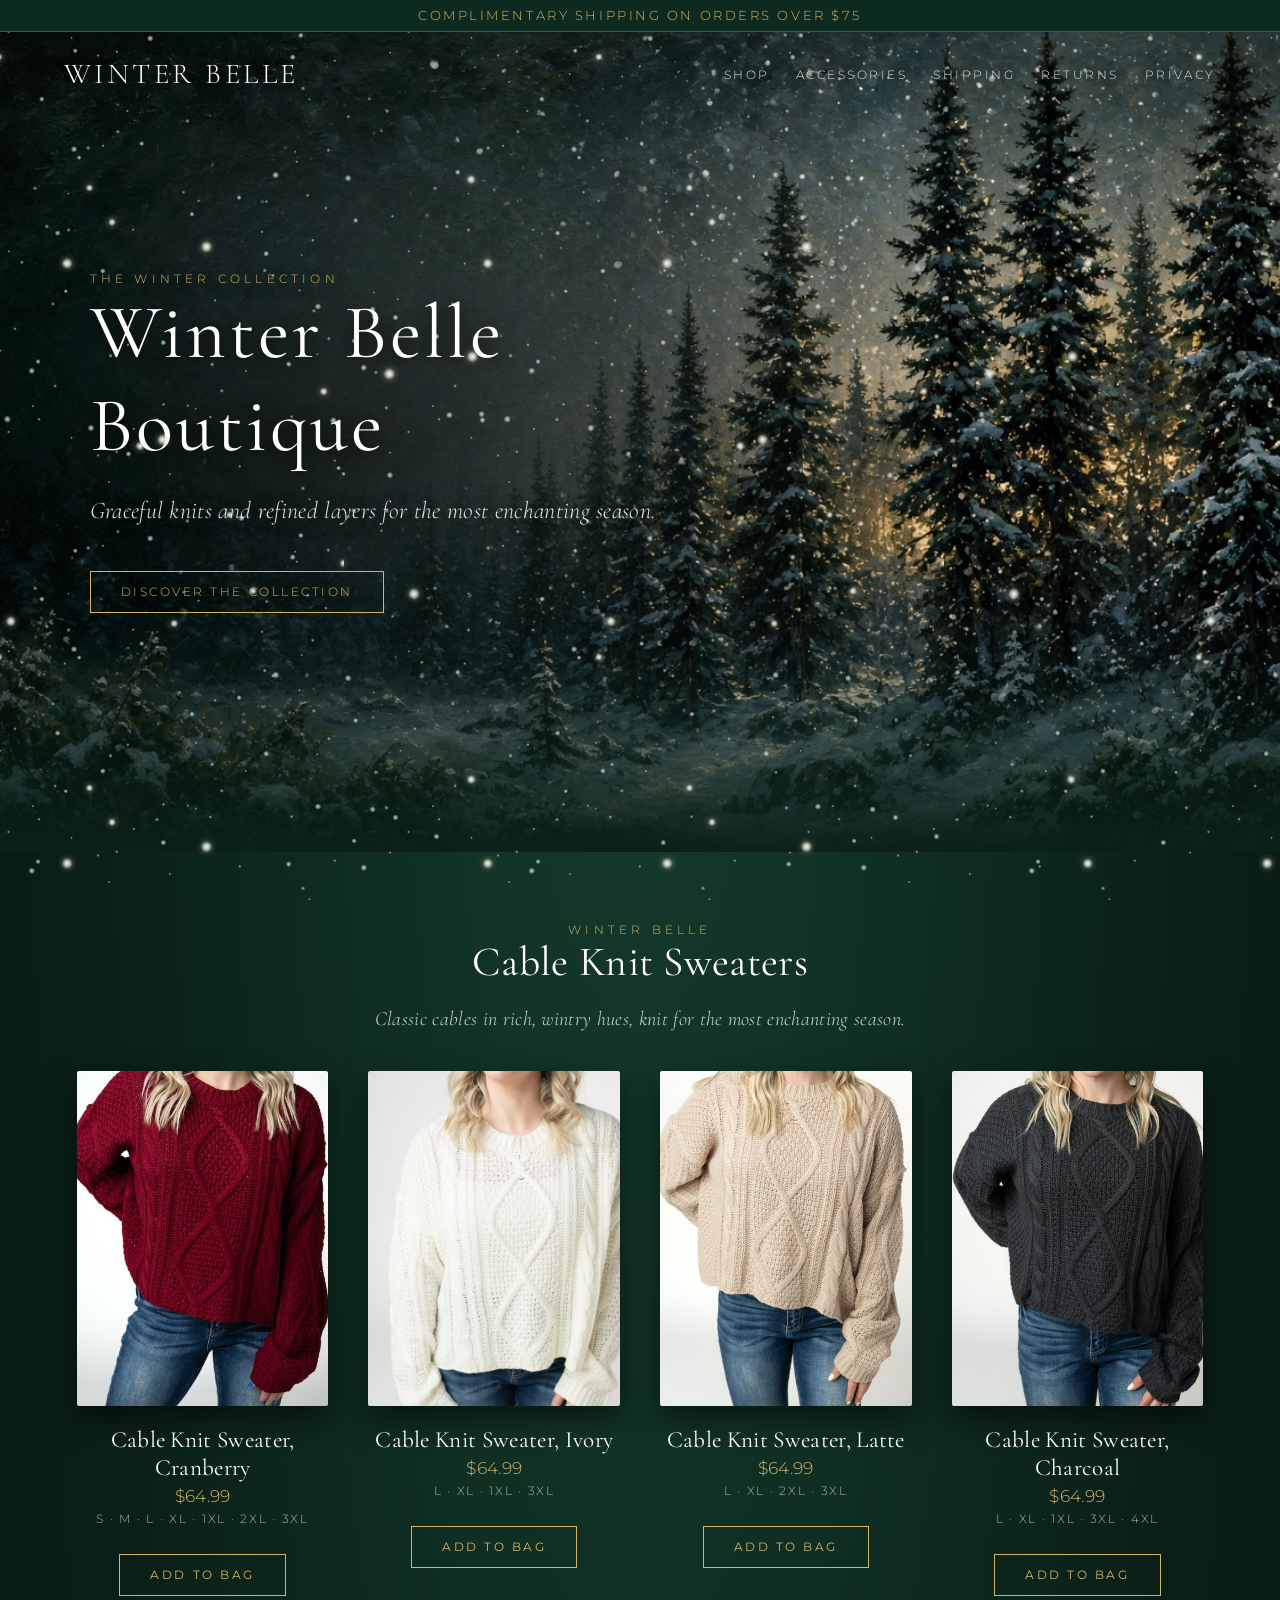
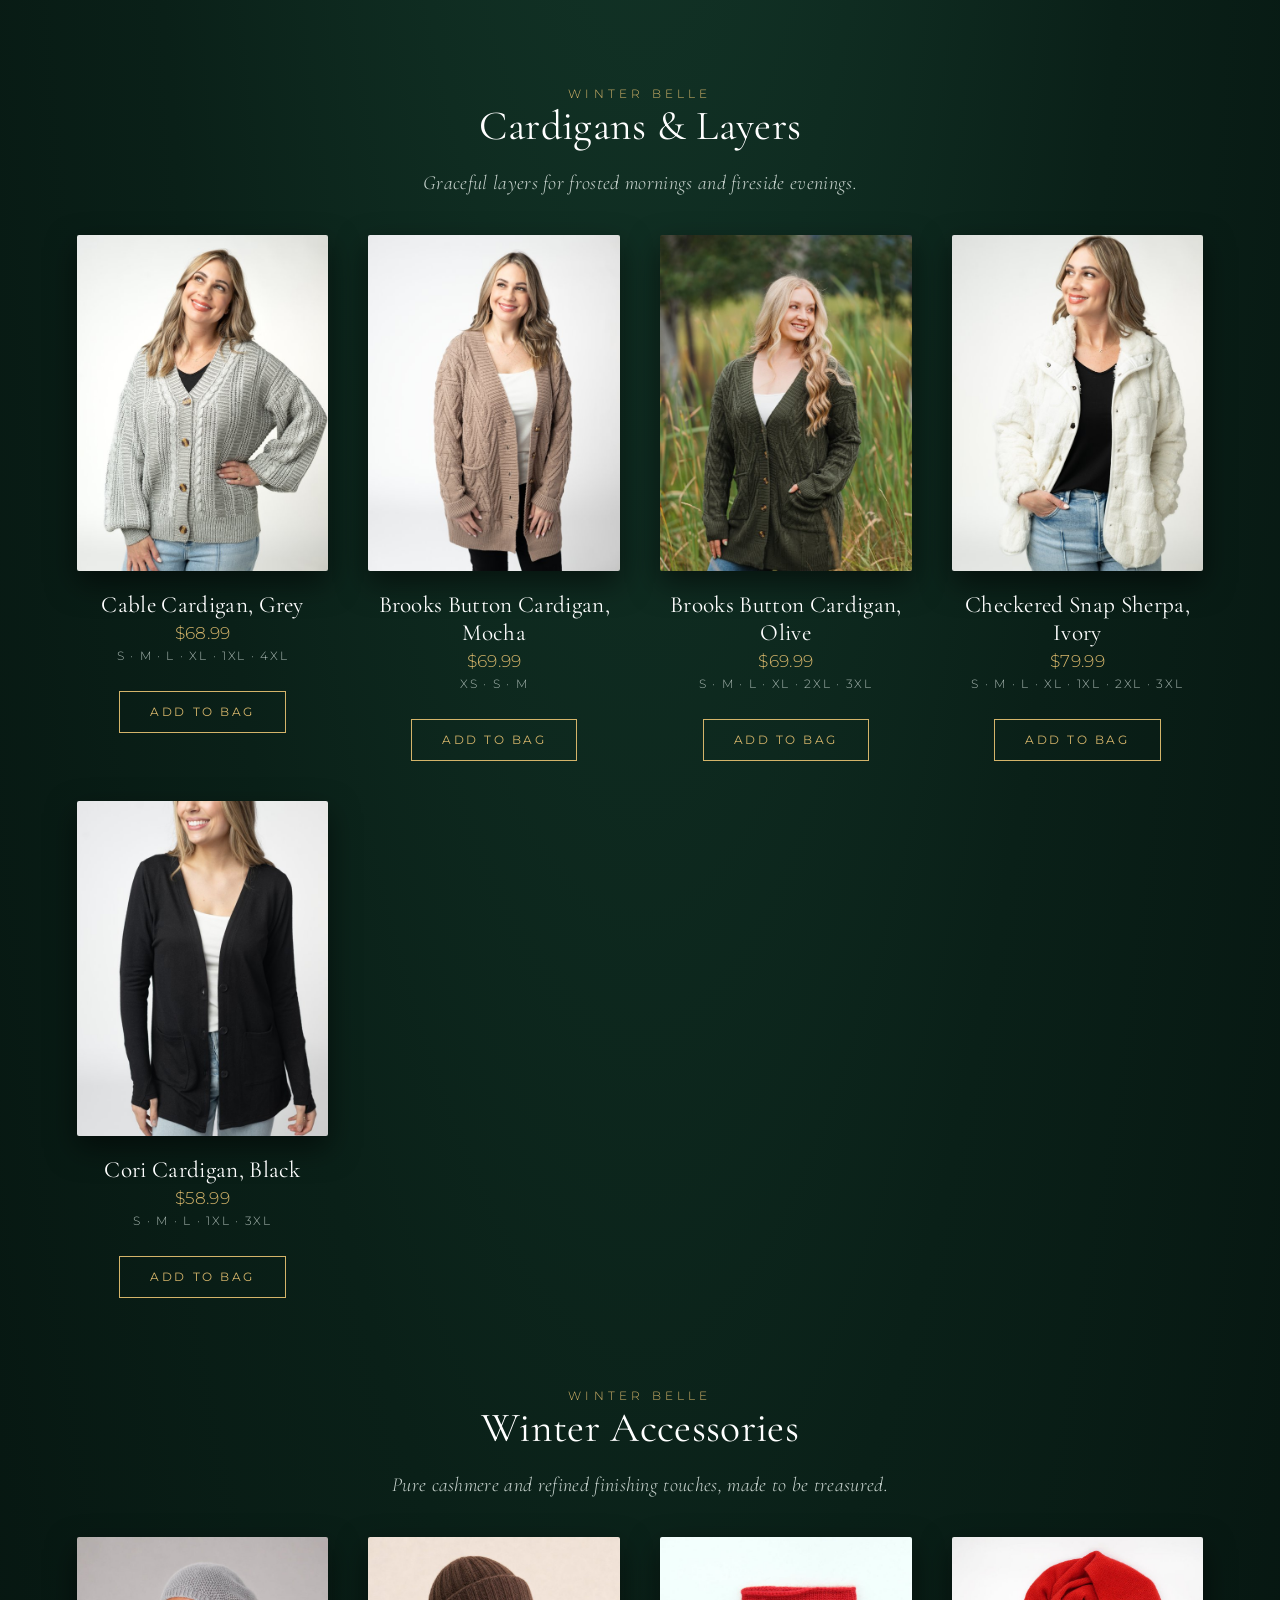
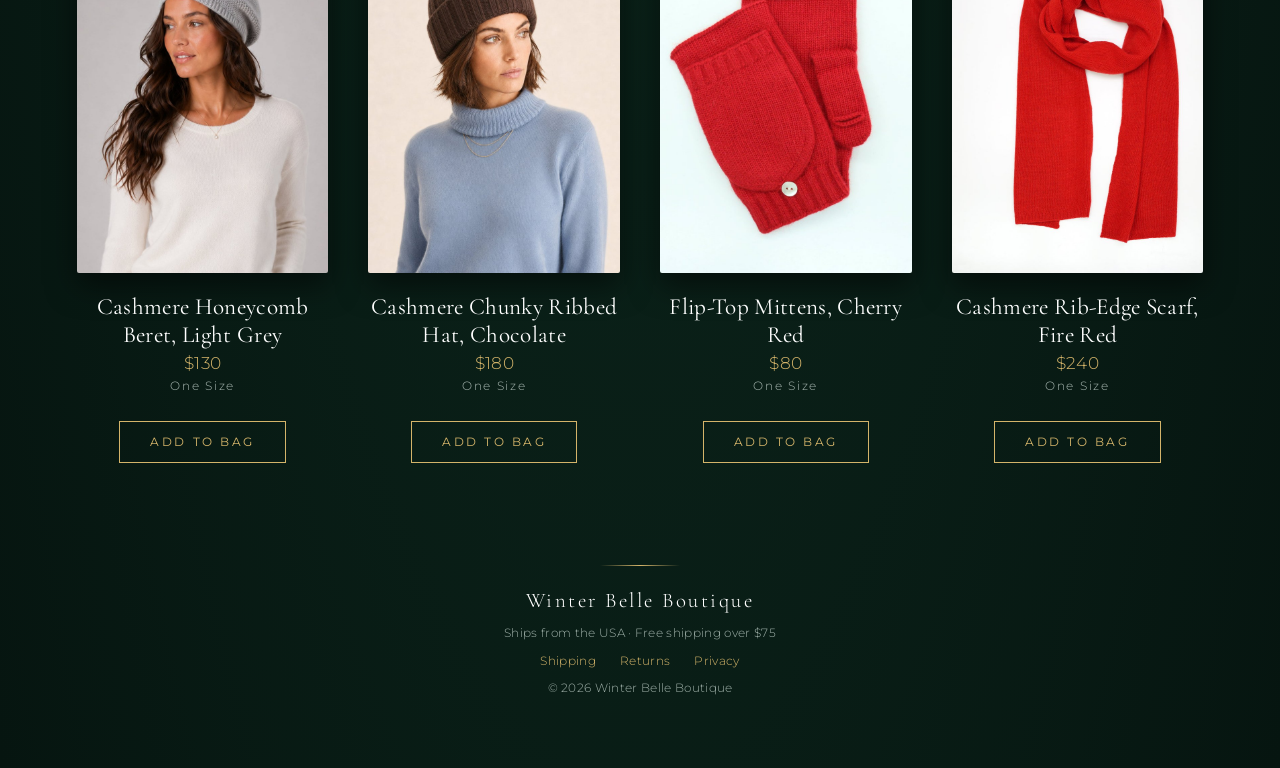
==== commit 32ccc060: "Keep only in-stock Michelle Mae and Portolano pieces" ====
--- a/index.html
+++ b/index.html
@@ -1 +1 @@
-<!doctype html><html lang="en"><head><meta charset="utf-8"><meta name="viewport" content="width=device-width,initial-scale=1"><title>Winter Belle Boutique</title><link rel="stylesheet" href="styles.css"></head><body><div class="shipnote">Complimentary shipping on orders over $75</div><header><a class="logo" href="index.html">WINTER BELLE</a><nav><a href="index.html#shop">Shop</a><a href="index.html#accessories">Accessories</a><a href="shipping.html">Shipping</a><a href="returns.html">Returns</a><a href="privacy.html">Privacy</a></nav></header><div class="hero"><div><div class="eyebrow">The Winter Collection</div><h1>Winter Belle Boutique</h1><p style="font-family:Cormorant Garamond,serif;font-size:1.5rem;font-style:italic">Graceful knits and refined layers for the most enchanting season.</p><a class="btn" href="#shop">Discover the Collection</a></div></div><div id="shop"></div><section><div class="eyebrow">Winter Belle</div><h2>Holiday Knits</h2><p>Festive knits with a whisper of evergreen and ribbon.</p><div class="grid"><div class="card"><img src="img/ribbons-sweater-ivory-evergreen.jpg" alt="Ribbons Sweater, Ivory & Evergreen" loading="lazy"><h3>Ribbons Sweater, Ivory & Evergreen</h3><div class="price">$64.99</div><div class="sizes">XS · S · M · L · XL · 2XL · 3XL · 4XL</div><button class="btn" data-sku="ribbons-sweater-ivory-evergreen">Add to Bag</button></div><div class="card"><img src="img/let-it-snow-sweater.jpg" alt="Let It Snow Sweater" loading="lazy"><h3>Let It Snow Sweater</h3><div class="price">$62.99</div><div class="sizes">XS · S · M · L · XL · 2XL · 3XL · 4XL</div><button class="btn" data-sku="let-it-snow-sweater">Add to Bag</button></div><div class="card"><img src="img/josie-cozy-crew-sweater-red.jpg" alt="Josie Cozy Crew Sweater, Red" loading="lazy"><h3>Josie Cozy Crew Sweater, Red</h3><div class="price">$62.99</div><div class="sizes">XS · S · M · L · XL · 2XL · 3XL · 4XL</div><button class="btn" data-sku="josie-cozy-crew-sweater-red">Add to Bag</button></div><div class="card"><img src="img/josie-cozy-crew-sweater-green.jpg" alt="Josie Cozy Crew Sweater, Green" loading="lazy"><h3>Josie Cozy Crew Sweater, Green</h3><div class="price">$62.99</div><div class="sizes">XS · S · M · L · XL · 2XL · 3XL · 4XL</div><button class="btn" data-sku="josie-cozy-crew-sweater-green">Add to Bag</button></div><div class="card"><img src="img/cable-knit-sweater-cranberry-nofacecrop.jpg" alt="Cable Knit Sweater, Cranberry" loading="lazy"><h3>Cable Knit Sweater, Cranberry</h3><div class="price">$64.99</div><div class="sizes">XS · S · M · L · XL · 2XL · 3XL · 4XL</div><button class="btn" data-sku="cable-knit-sweater-cranberry">Add to Bag</button></div><div class="card"><img src="img/christmas-striped-cardigan.jpg" alt="Christmas Striped Cardigan" loading="lazy"><h3>Christmas Striped Cardigan</h3><div class="price">$66.99</div><div class="sizes">XS · S · M · L · XL · 2XL · 3XL · 4XL</div><button class="btn" data-sku="christmas-striped-cardigan">Add to Bag</button></div></div></section><section><div class="eyebrow">Winter Belle</div><h2>Sweaters</h2><p>Classic cables in soft, wintry hues.</p><div class="grid"><div class="card"><img src="img/cable-knit-sweater-ivory-nofacecrop.jpg" alt="Cable Knit Sweater, Ivory" loading="lazy"><h3>Cable Knit Sweater, Ivory</h3><div class="price">$64.99</div><div class="sizes">XS · S · M · L · XL · 2XL · 3XL · 4XL</div><button class="btn" data-sku="cable-knit-sweater-ivory">Add to Bag</button></div><div class="card"><img src="img/cable-knit-sweater-latte-nofacecrop.jpg" alt="Cable Knit Sweater, Latte" loading="lazy"><h3>Cable Knit Sweater, Latte</h3><div class="price">$64.99</div><div class="sizes">XS · S · M · L · XL · 2XL · 3XL · 4XL</div><button class="btn" data-sku="cable-knit-sweater-latte">Add to Bag</button></div><div class="card"><img src="img/cable-knit-sweater-charcoal-nofacecrop.jpg" alt="Cable Knit Sweater, Charcoal" loading="lazy"><h3>Cable Knit Sweater, Charcoal</h3><div class="price">$64.99</div><div class="sizes">XS · S · M · L · XL · 2XL · 3XL · 4XL</div><button class="btn" data-sku="cable-knit-sweater-charcoal">Add to Bag</button></div><div class="card"><img src="img/turtleneck-knit-sweater-wide-leg-set-ivory-nofacecrop.jpg" alt="Turtleneck Knit Sweater &amp; Wide-Leg Set, Ivory" loading="lazy"><h3>Turtleneck Knit Sweater &amp; Wide-Leg Set, Ivory</h3><div class="price">$99</div><div class="sizes">One Size</div><button class="btn" data-sku="turtleneck-knit-sweater-wide-leg-set-ivory">Add to Bag</button></div></div></section><section><div class="eyebrow">Winter Belle</div><h2>Cardigans & Jackets</h2><p>Graceful layers for frosted mornings.</p><div class="grid"><div class="card"><img src="img/cable-cardigan-grey.jpg" alt="Cable Cardigan, Grey" loading="lazy"><h3>Cable Cardigan, Grey</h3><div class="price">$68.99</div><div class="sizes">XS · S · M · L · XL · 2XL · 3XL · 4XL</div><button class="btn" data-sku="cable-cardigan-grey">Add to Bag</button></div><div class="card"><img src="img/brooks-button-cardigan-mocha.jpg" alt="Brooks Button Cardigan, Mocha" loading="lazy"><h3>Brooks Button Cardigan, Mocha</h3><div class="price">$69.99</div><div class="sizes">XS · S · M · L · XL · 2XL · 3XL · 4XL</div><button class="btn" data-sku="brooks-button-cardigan-mocha">Add to Bag</button></div><div class="card"><img src="img/brooks-button-cardigan-olive.jpg" alt="Brooks Button Cardigan, Olive" loading="lazy"><h3>Brooks Button Cardigan, Olive</h3><div class="price">$69.99</div><div class="sizes">XS · S · M · L · XL · 2XL · 3XL · 4XL</div><button class="btn" data-sku="brooks-button-cardigan-olive">Add to Bag</button></div><div class="card"><img src="img/erica-knit-cardigan-cream-nofacecrop.jpg" alt="Erica Knit Cardigan, Cream" loading="lazy"><h3>Erica Knit Cardigan, Cream</h3><div class="price">$64.99</div><div class="sizes">XS · S · M · L · XL · 2XL · 3XL · 4XL</div><button class="btn" data-sku="erica-knit-cardigan-cream">Add to Bag</button></div><div class="card"><img src="img/norah-shacket-merlot-plaid-nofacecrop.jpg" alt="Norah Shacket, Merlot Plaid" loading="lazy"><h3>Norah Shacket, Merlot Plaid</h3><div class="price">$74.99</div><div class="sizes">XS · S · M · L · XL · 2XL · 3XL · 4XL</div><button class="btn" data-sku="norah-shacket-merlot-plaid">Add to Bag</button></div><div class="card"><img src="img/checkered-snap-sherpa-ivory.jpg" alt="Checkered Snap Sherpa, Ivory" loading="lazy"><h3>Checkered Snap Sherpa, Ivory</h3><div class="price">$79.99</div><div class="sizes">XS · S · M · L · XL · 2XL · 3XL · 4XL</div><button class="btn" data-sku="checkered-snap-sherpa-ivory">Add to Bag</button></div><div class="card"><img src="img/sherpa-full-zip-hoodie-evergreen-plaid-nofacecrop.jpg" alt="Sherpa Full-Zip Hoodie, Evergreen Plaid" loading="lazy"><h3>Sherpa Full-Zip Hoodie, Evergreen Plaid</h3><div class="price">$79.99</div><div class="sizes">XS · S · M · L · XL · 2XL · 3XL · 4XL</div><button class="btn" data-sku="sherpa-full-zip-hoodie-evergreen-plaid">Add to Bag</button></div><div class="card"><img src="img/waffle-knit-long-cardigan-ivory-nofacecrop.jpg" alt="Waffle Knit Long Cardigan, Ivory" loading="lazy"><h3>Waffle Knit Long Cardigan, Ivory</h3><div class="price">$68</div><div class="sizes">XS/S · M/L</div><button class="btn" data-sku="waffle-knit-long-cardigan-ivory">Add to Bag</button></div><div class="card"><img src="img/cable-knit-open-cardigan-brown-nofacecrop.jpg" alt="Cable Knit Open Cardigan, Brown" loading="lazy"><h3>Cable Knit Open Cardigan, Brown</h3><div class="price">$87</div><div class="sizes">XS/S · M/L</div><button class="btn" data-sku="cable-knit-open-cardigan-brown">Add to Bag</button></div><div class="card"><img src="img/classic-cable-knit-cardigan-mocha-nofacecrop.jpg" alt="Classic Cable Knit Cardigan, Mocha" loading="lazy"><h3>Classic Cable Knit Cardigan, Mocha</h3><div class="price">$75</div><div class="sizes">XS/S · M/L</div><button class="btn" data-sku="classic-cable-knit-cardigan-mocha">Add to Bag</button></div><div class="card"><img src="img/twisted-cable-cardigan-khaki-nofacecrop.jpg" alt="Twisted Cable Cardigan, Khaki" loading="lazy"><h3>Twisted Cable Cardigan, Khaki</h3><div class="price">$70</div><div class="sizes">XS/S · M/L</div><button class="btn" data-sku="twisted-cable-cardigan-khaki">Add to Bag</button></div></div></section><section><div class="eyebrow">Winter Belle</div><h2>Pajamas &amp; Lounge</h2><p>Enchanting sleepwear for snowy mornings and fireside evenings.</p><div class="grid"><div class="card"><img src="img/merry-bright-pajama-set.jpg" alt="Merry & Bright Pajama Set" loading="lazy"><h3>Merry & Bright Pajama Set</h3><div class="price">$74.99</div><div class="sizes">XS · S · M · L · XL · 2XL · 3XL · 4XL</div><button class="btn" data-sku="merry-bright-pajama-set">Add to Bag</button></div><div class="card"><img src="img/cozy-pajama-set-pink-pine-noel.jpg" alt="Cozy Pajama Set, Pink Pine Noel" loading="lazy"><h3>Cozy Pajama Set, Pink Pine Noel</h3><div class="price">$74.99</div><div class="sizes">XS · S · M · L · XL · 2XL · 3XL · 4XL</div><button class="btn" data-sku="cozy-pajama-set-pink-pine-noel">Add to Bag</button></div><div class="card"><img src="img/cozy-pajama-set-holiday-patchwork.jpg" alt="Cozy Pajama Set, Holiday Patchwork" loading="lazy"><h3>Cozy Pajama Set, Holiday Patchwork</h3><div class="price">$74.99</div><div class="sizes">XS · S · M · L · XL · 2XL · 3XL · 4XL</div><button class="btn" data-sku="cozy-pajama-set-holiday-patchwork">Add to Bag</button></div><div class="card"><img src="img/cozy-pajama-set-candy-cane.jpg" alt="Cozy Pajama Set, Candy Cane" loading="lazy"><h3>Cozy Pajama Set, Candy Cane</h3><div class="price">$74.99</div><div class="sizes">XS · S · M · L · XL · 2XL · 3XL · 4XL</div><button class="btn" data-sku="cozy-pajama-set-candy-cane">Add to Bag</button></div><div class="card"><img src="img/brooke-top-shorts-pj-set-candy-cane.jpg" alt="Brooke Top & Shorts PJ Set, Candy Cane" loading="lazy"><h3>Brooke Top & Shorts PJ Set, Candy Cane</h3><div class="price">$64.99</div><div class="sizes">XS · S · M · L · XL · 2XL · 3XL · 4XL</div><button class="btn" data-sku="brooke-top-shorts-pj-set-candy-cane">Add to Bag</button></div><div class="card"><img src="img/brooke-pj-set-pink-pine-noel.jpg" alt="Brooke PJ Set, Pink Pine Noel" loading="lazy"><h3>Brooke PJ Set, Pink Pine Noel</h3><div class="price">$64.99</div><div class="sizes">XS · S · M · L · XL · 2XL · 3XL · 4XL</div><button class="btn" data-sku="brooke-pj-set-pink-pine-noel">Add to Bag</button></div></div></section><section><div class="eyebrow">Winter Belle</div><h2>Dresses</h2><p>Graceful babydoll silhouettes for every winter celebration.</p><div class="grid"><div class="card"><img src="img/plaid-babydoll-dress-dark-teal.jpg" alt="Plaid Babydoll Dress, Dark Teal" loading="lazy"><h3>Plaid Babydoll Dress, Dark Teal</h3><div class="price">$59.99</div><div class="sizes">XS · S · M · L · XL · 2XL · 3XL · 4XL</div><button class="btn" data-sku="plaid-babydoll-dress-dark-teal">Add to Bag</button></div><div class="card"><img src="img/dot-babydoll-dress-black.jpg" alt="Dot Babydoll Dress, Black" loading="lazy"><h3>Dot Babydoll Dress, Black</h3><div class="price">$59.99</div><div class="sizes">XS · S · M · L · XL · 2XL · 3XL · 4XL</div><button class="btn" data-sku="dot-babydoll-dress-black">Add to Bag</button></div><div class="card"><img src="img/floral-babydoll-dress-ivory.jpg" alt="Floral Babydoll Dress, Ivory" loading="lazy"><h3>Floral Babydoll Dress, Ivory</h3><div class="price">$59.99</div><div class="sizes">XS · S · M · L · XL · 2XL · 3XL · 4XL</div><button class="btn" data-sku="floral-babydoll-dress-ivory">Add to Bag</button></div></div></section><section><div class="eyebrow">Winter Belle</div><h2>Everyday Essentials</h2><p>Refined staples, worn beautifully all year.</p><div class="grid"><div class="card"><img src="img/cori-cardigan-black.jpg" alt="Cori Cardigan, Black" loading="lazy"><h3>Cori Cardigan, Black</h3><div class="price">$58.99</div><div class="sizes">XS · S · M · L · XL · 2XL · 3XL · 4XL</div><button class="btn" data-sku="cori-cardigan-black">Add to Bag</button></div><div class="card"><img src="img/luxe-skinny-ankle-pants-black.jpg" alt="Luxe Skinny Ankle Pants, Black" loading="lazy"><h3>Luxe Skinny Ankle Pants, Black</h3><div class="price">$58.99</div><div class="sizes">XS · S · M · L · XL · 2XL · 3XL · 4XL</div><button class="btn" data-sku="luxe-skinny-ankle-pants-black">Add to Bag</button></div></div></section><div id="accessories"></div><section><div class="eyebrow">Winter Accessories</div><h2>Hats &amp; Berets</h2><p>Soft knits, faux fur poms and Parisian bouclé to crown every winter look.</p><div class="grid"><div class="card"><img src="img/cashmere-honeycomb-beret-light-grey.jpg" alt="Cashmere Honeycomb Beret, Light Grey" loading="lazy"><h3>Cashmere Honeycomb Beret, Light Grey</h3><div class="price">$130</div><div class="sizes">One Size</div><button class="btn" data-sku="cashmere-honeycomb-beret-light-grey">Add to Bag</button></div><div class="card"><img src="img/cashmere-chunky-ribbed-hat-chocolate.jpg" alt="Cashmere Chunky Ribbed Hat, Chocolate" loading="lazy"><h3>Cashmere Chunky Ribbed Hat, Chocolate</h3><div class="price">$180</div><div class="sizes">One Size</div><button class="btn" data-sku="cashmere-chunky-ribbed-hat-chocolate">Add to Bag</button></div><div class="card"><img src="img/mohair-faux-fur-pom-beanie-ivory.jpg" alt="Mohair Faux Fur Pom Beanie, Ivory" loading="lazy"><h3>Mohair Faux Fur Pom Beanie, Ivory</h3><div class="price">$22</div><div class="sizes">One Size</div><button class="btn" data-sku="mohair-faux-fur-pom-beanie-ivory">Add to Bag</button></div><div class="card"><img src="img/soft-mohair-pom-beanie-burgundy.jpg" alt="Soft Mohair Pom Beanie, Burgundy" loading="lazy"><h3>Soft Mohair Pom Beanie, Burgundy</h3><div class="price">$22</div><div class="sizes">One Size</div><button class="btn" data-sku="soft-mohair-pom-beanie-burgundy">Add to Bag</button></div><div class="card"><img src="img/cable-knit-faux-fur-pom-beanie-pine.jpg" alt="Cable Knit Faux Fur Pom Beanie, Pine" loading="lazy"><h3>Cable Knit Faux Fur Pom Beanie, Pine</h3><div class="price">$18</div><div class="sizes">One Size</div><button class="btn" data-sku="cable-knit-faux-fur-pom-beanie-pine">Add to Bag</button></div><div class="card"><img src="img/chunky-cable-knit-beanie-camel.jpg" alt="Chunky Cable Knit Beanie, Camel" loading="lazy"><h3>Chunky Cable Knit Beanie, Camel</h3><div class="price">$30</div><div class="sizes">One Size</div><button class="btn" data-sku="chunky-cable-knit-beanie-camel">Add to Bag</button></div><div class="card"><img src="img/boucle-rib-knit-beret-ivory.jpg" alt="Bouclé Rib Knit Beret, Ivory" loading="lazy"><h3>Bouclé Rib Knit Beret, Ivory</h3><div class="price">$18</div><div class="sizes">One Size</div><button class="btn" data-sku="boucle-rib-knit-beret-ivory">Add to Bag</button></div><div class="card"><img src="img/fluffy-knit-faux-fur-pom-beanie-ivory.jpg" alt="Fluffy Knit Faux Fur Pom Beanie, Ivory" loading="lazy"><h3>Fluffy Knit Faux Fur Pom Beanie, Ivory</h3><div class="price">$26</div><div class="sizes">One Size</div><button class="btn" data-sku="fluffy-knit-faux-fur-pom-beanie-ivory">Add to Bag</button></div><div class="card"><img src="img/velvet-cable-knit-pom-beanie-charcoal.jpg" alt="Velvet Cable Knit Pom Beanie, Charcoal" loading="lazy"><h3>Velvet Cable Knit Pom Beanie, Charcoal</h3><div class="price">$18</div><div class="sizes">One Size</div><button class="btn" data-sku="velvet-cable-knit-pom-beanie-charcoal">Add to Bag</button></div><div class="card"><img src="img/oversized-chunky-pom-beanie-olive.jpg" alt="Oversized Chunky Pom Beanie, Olive" loading="lazy"><h3>Oversized Chunky Pom Beanie, Olive</h3><div class="price">$28</div><div class="sizes">One Size</div><button class="btn" data-sku="oversized-chunky-pom-beanie-olive">Add to Bag</button></div><div class="card"><img src="img/ribbed-hat-scarf-mitten-set-ivory.jpg" alt="Ribbed Hat, Scarf &amp; Mitten Set, Ivory" loading="lazy"><h3>Ribbed Hat, Scarf &amp; Mitten Set, Ivory</h3><div class="price">$60</div><div class="sizes">One Size</div><button class="btn" data-sku="ribbed-hat-scarf-mitten-set-ivory">Add to Bag</button></div></div></section><section><div class="eyebrow">Winter Accessories</div><h2>Gloves &amp; Mittens</h2><p>Graceful warmth for frosted fingertips, from faux suede to plush sherpa.</p><div class="grid"><div class="card"><img src="img/flip-top-mittens-cherry-red.jpg" alt="Flip-Top Mittens, Cherry Red" loading="lazy"><h3>Flip-Top Mittens, Cherry Red</h3><div class="price">$80</div><div class="sizes">One Size</div><button class="btn" data-sku="flip-top-mittens-cherry-red">Add to Bag</button></div><div class="card"><img src="img/cable-knit-fingerless-gloves-ivory.jpg" alt="Cable Knit Fingerless Gloves, Ivory" loading="lazy"><h3>Cable Knit Fingerless Gloves, Ivory</h3><div class="price">$20</div><div class="sizes">One Size</div><button class="btn" data-sku="cable-knit-fingerless-gloves-ivory">Add to Bag</button></div><div class="card"><img src="img/2-in-1-knit-touchscreen-gloves-black.jpg" alt="2-in-1 Knit Touchscreen Gloves, Black" loading="lazy"><h3>2-in-1 Knit Touchscreen Gloves, Black</h3><div class="price">$22</div><div class="sizes">One Size</div><button class="btn" data-sku="2-in-1-knit-touchscreen-gloves-black">Add to Bag</button></div><div class="card"><img src="img/convertible-faux-suede-mittens-camel.jpg" alt="Convertible Faux Suede Mittens, Camel" loading="lazy"><h3>Convertible Faux Suede Mittens, Camel</h3><div class="price">$22</div><div class="sizes">One Size</div><button class="btn" data-sku="convertible-faux-suede-mittens-camel">Add to Bag</button></div><div class="card"><img src="img/faux-fur-trim-fingerless-mittens-mocha.jpg" alt="Faux Fur Trim Fingerless Mittens, Mocha" loading="lazy"><h3>Faux Fur Trim Fingerless Mittens, Mocha</h3><div class="price">$26</div><div class="sizes">One Size</div><button class="btn" data-sku="faux-fur-trim-fingerless-mittens-mocha">Add to Bag</button></div><div class="card"><img src="img/plush-fleece-lined-mittens-pink.jpg" alt="Plush Fleece-Lined Mittens, Pink" loading="lazy"><h3>Plush Fleece-Lined Mittens, Pink</h3><div class="price">$22</div><div class="sizes">One Size</div><button class="btn" data-sku="plush-fleece-lined-mittens-pink">Add to Bag</button></div><div class="card"><img src="img/sherpa-flip-top-texting-mittens-ivory.jpg" alt="Sherpa Flip-Top Texting Mittens, Ivory" loading="lazy"><h3>Sherpa Flip-Top Texting Mittens, Ivory</h3><div class="price">$24</div><div class="sizes">One Size</div><button class="btn" data-sku="sherpa-flip-top-texting-mittens-ivory">Add to Bag</button></div></div></section><section><div class="eyebrow">Winter Accessories</div><h2>Scarves &amp; Wraps</h2><p>Pure cashmere drapes in rich winter hues, made to be treasured.</p><div class="grid"><div class="card"><img src="img/cashmere-rib-edge-scarf-fire-red.jpg" alt="Cashmere Rib-Edge Scarf, Fire Red" loading="lazy"><h3>Cashmere Rib-Edge Scarf, Fire Red</h3><div class="price">$240</div><div class="sizes">One Size</div><button class="btn" data-sku="cashmere-rib-edge-scarf-fire-red">Add to Bag</button></div></div></section><section><div class="eyebrow">Winter Accessories</div><h2>Socks</h2><p>Cozy cables, Fair Isle and lace-trim knits for fireside evenings.</p><div class="grid"><div class="card"><img src="img/knee-high-cable-knit-socks-ivory.jpg" alt="Knee-High Cable Knit Socks, Ivory" loading="lazy"><h3>Knee-High Cable Knit Socks, Ivory</h3><div class="price">$16</div><div class="sizes">One Size</div><button class="btn" data-sku="knee-high-cable-knit-socks-ivory">Add to Bag</button></div><div class="card"><img src="img/faux-mohair-diamond-socks-red.jpg" alt="Faux Mohair Diamond Socks, Red" loading="lazy"><h3>Faux Mohair Diamond Socks, Red</h3><div class="price">$14</div><div class="sizes">One Size</div><button class="btn" data-sku="faux-mohair-diamond-socks-red">Add to Bag</button></div><div class="card"><img src="img/fair-isle-crew-socks-red.jpg" alt="Fair Isle Crew Socks, Red" loading="lazy"><h3>Fair Isle Crew Socks, Red</h3><div class="price">$14</div><div class="sizes">One Size</div><button class="btn" data-sku="fair-isle-crew-socks-red">Add to Bag</button></div><div class="card"><img src="img/thick-knit-crew-socks-oatmeal.jpg" alt="Thick Knit Crew Socks, Oatmeal" loading="lazy"><h3>Thick Knit Crew Socks, Oatmeal</h3><div class="price">$16</div><div class="sizes">One Size</div><button class="btn" data-sku="thick-knit-crew-socks-oatmeal">Add to Bag</button></div><div class="card"><img src="img/classic-knit-crew-socks-mocha.jpg" alt="Classic Knit Crew Socks, Mocha" loading="lazy"><h3>Classic Knit Crew Socks, Mocha</h3><div class="price">$22</div><div class="sizes">One Size</div><button class="btn" data-sku="classic-knit-crew-socks-mocha">Add to Bag</button></div><div class="card"><img src="img/lace-trim-knee-high-socks-white.jpg" alt="Lace-Trim Knee-High Socks, White" loading="lazy"><h3>Lace-Trim Knee-High Socks, White</h3><div class="price">$18</div><div class="sizes">One Size</div><button class="btn" data-sku="lace-trim-knee-high-socks-white">Add to Bag</button></div><div class="card"><img src="img/ribbed-knit-lounge-socks-oatmeal.jpg" alt="Ribbed Knit Lounge Socks, Oatmeal" loading="lazy"><h3>Ribbed Knit Lounge Socks, Oatmeal</h3><div class="price">$26</div><div class="sizes">One Size</div><button class="btn" data-sku="ribbed-knit-lounge-socks-oatmeal">Add to Bag</button></div><div class="card"><img src="img/shell-stitch-crew-socks-gray.jpg" alt="Shell Stitch Crew Socks, Gray" loading="lazy"><h3>Shell Stitch Crew Socks, Gray</h3><div class="price">$26</div><div class="sizes">One Size</div><button class="btn" data-sku="shell-stitch-crew-socks-gray">Add to Bag</button></div><div class="card"><img src="img/ribbed-knit-lounge-socks-black-nofacecrop.jpg" alt="Ribbed Knit Lounge Socks, Black" loading="lazy"><h3>Ribbed Knit Lounge Socks, Black</h3><div class="price">$25</div><div class="sizes">One Size</div><button class="btn" data-sku="ribbed-knit-lounge-socks-black">Add to Bag</button></div><div class="card"><img src="img/fair-isle-knit-crew-socks-oatmeal-nofacecrop.jpg" alt="Fair Isle Knit Crew Socks, Oatmeal &amp; Navy" loading="lazy"><h3>Fair Isle Knit Crew Socks, Oatmeal &amp; Navy</h3><div class="price">$14</div><div class="sizes">One Size</div><button class="btn" data-sku="fair-isle-knit-crew-socks-oatmeal">Add to Bag</button></div></div></section><footer><div class="divider"></div><div class="logo" style="font-size:1.3rem">Winter Belle Boutique</div><p>Sizes XS–4XL · Ships from the USA · Free shipping over $75</p><a href="shipping.html">Shipping</a><a href="returns.html">Returns</a><a href="privacy.html">Privacy</a><p>© 2026 Winter Belle Boutique</p></footer><script src="checkout-links.js"></script><script src="snow.js"></script></body></html>+<!doctype html><html lang="en"><head><meta charset="utf-8"><meta name="viewport" content="width=device-width,initial-scale=1"><title>Winter Belle Boutique</title><link rel="stylesheet" href="styles.css"></head><body><div class="shipnote">Complimentary shipping on orders over $75</div><header><a class="logo" href="index.html">WINTER BELLE</a><nav><a href="index.html#shop">Shop</a><a href="index.html#accessories">Accessories</a><a href="shipping.html">Shipping</a><a href="returns.html">Returns</a><a href="privacy.html">Privacy</a></nav></header><div class="hero"><div><div class="eyebrow">The Winter Collection</div><h1>Winter Belle Boutique</h1><p style="font-family:Cormorant Garamond,serif;font-size:1.5rem;font-style:italic">Graceful knits and refined layers for the most enchanting season.</p><a class="btn" href="#shop">Discover the Collection</a></div></div><div id="shop"></div><section><div class="eyebrow">Winter Belle</div><h2>Cable Knit Sweaters</h2><p>Classic cables in rich, wintry hues, knit for the most enchanting season.</p><div class="grid"><div class="card"><img src="img/cable-knit-sweater-cranberry-nofacecrop.jpg" alt="Cable Knit Sweater, Cranberry" loading="lazy"><h3>Cable Knit Sweater, Cranberry</h3><div class="price">$64.99</div><div class="sizes">S · M · L · XL · 1XL · 2XL · 3XL</div><button class="btn" data-sku="cable-knit-sweater-cranberry">Add to Bag</button></div><div class="card"><img src="img/cable-knit-sweater-ivory-nofacecrop.jpg" alt="Cable Knit Sweater, Ivory" loading="lazy"><h3>Cable Knit Sweater, Ivory</h3><div class="price">$64.99</div><div class="sizes">L · XL · 1XL · 3XL</div><button class="btn" data-sku="cable-knit-sweater-ivory">Add to Bag</button></div><div class="card"><img src="img/cable-knit-sweater-latte-nofacecrop.jpg" alt="Cable Knit Sweater, Latte" loading="lazy"><h3>Cable Knit Sweater, Latte</h3><div class="price">$64.99</div><div class="sizes">L · XL · 2XL · 3XL</div><button class="btn" data-sku="cable-knit-sweater-latte">Add to Bag</button></div><div class="card"><img src="img/cable-knit-sweater-charcoal-nofacecrop.jpg" alt="Cable Knit Sweater, Charcoal" loading="lazy"><h3>Cable Knit Sweater, Charcoal</h3><div class="price">$64.99</div><div class="sizes">L · XL · 1XL · 3XL · 4XL</div><button class="btn" data-sku="cable-knit-sweater-charcoal">Add to Bag</button></div></div></section><section><div class="eyebrow">Winter Belle</div><h2>Cardigans &amp; Layers</h2><p>Graceful layers for frosted mornings and fireside evenings.</p><div class="grid"><div class="card"><img src="img/cable-cardigan-grey.jpg" alt="Cable Cardigan, Grey" loading="lazy"><h3>Cable Cardigan, Grey</h3><div class="price">$68.99</div><div class="sizes">S · M · L · XL · 1XL · 4XL</div><button class="btn" data-sku="cable-cardigan-grey">Add to Bag</button></div><div class="card"><img src="img/brooks-button-cardigan-mocha.jpg" alt="Brooks Button Cardigan, Mocha" loading="lazy"><h3>Brooks Button Cardigan, Mocha</h3><div class="price">$69.99</div><div class="sizes">XS · S · M</div><button class="btn" data-sku="brooks-button-cardigan-mocha">Add to Bag</button></div><div class="card"><img src="img/brooks-button-cardigan-olive.jpg" alt="Brooks Button Cardigan, Olive" loading="lazy"><h3>Brooks Button Cardigan, Olive</h3><div class="price">$69.99</div><div class="sizes">S · M · L · XL · 2XL · 3XL</div><button class="btn" data-sku="brooks-button-cardigan-olive">Add to Bag</button></div><div class="card"><img src="img/checkered-snap-sherpa-ivory.jpg" alt="Checkered Snap Sherpa, Ivory" loading="lazy"><h3>Checkered Snap Sherpa, Ivory</h3><div class="price">$79.99</div><div class="sizes">S · M · L · XL · 1XL · 2XL · 3XL</div><button class="btn" data-sku="checkered-snap-sherpa-ivory">Add to Bag</button></div><div class="card"><img src="img/cori-cardigan-black.jpg" alt="Cori Cardigan, Black" loading="lazy"><h3>Cori Cardigan, Black</h3><div class="price">$58.99</div><div class="sizes">S · M · L · 1XL · 3XL</div><button class="btn" data-sku="cori-cardigan-black">Add to Bag</button></div></div></section><div id="accessories"></div><section><div class="eyebrow">Winter Belle</div><h2>Winter Accessories</h2><p>Pure cashmere and refined finishing touches, made to be treasured.</p><div class="grid"><div class="card"><img src="img/cashmere-honeycomb-beret-light-grey.jpg" alt="Cashmere Honeycomb Beret, Light Grey" loading="lazy"><h3>Cashmere Honeycomb Beret, Light Grey</h3><div class="price">$130</div><div class="sizes">One Size</div><button class="btn" data-sku="cashmere-honeycomb-beret-light-grey">Add to Bag</button></div><div class="card"><img src="img/cashmere-chunky-ribbed-hat-chocolate.jpg" alt="Cashmere Chunky Ribbed Hat, Chocolate" loading="lazy"><h3>Cashmere Chunky Ribbed Hat, Chocolate</h3><div class="price">$180</div><div class="sizes">One Size</div><button class="btn" data-sku="cashmere-chunky-ribbed-hat-chocolate">Add to Bag</button></div><div class="card"><img src="img/flip-top-mittens-cherry-red.jpg" alt="Flip-Top Mittens, Cherry Red" loading="lazy"><h3>Flip-Top Mittens, Cherry Red</h3><div class="price">$80</div><div class="sizes">One Size</div><button class="btn" data-sku="flip-top-mittens-cherry-red">Add to Bag</button></div><div class="card"><img src="img/cashmere-rib-edge-scarf-fire-red.jpg" alt="Cashmere Rib-Edge Scarf, Fire Red" loading="lazy"><h3>Cashmere Rib-Edge Scarf, Fire Red</h3><div class="price">$240</div><div class="sizes">One Size</div><button class="btn" data-sku="cashmere-rib-edge-scarf-fire-red">Add to Bag</button></div></div></section><footer><div class="divider"></div><div class="logo" style="font-size:1.3rem">Winter Belle Boutique</div><p>Ships from the USA · Free shipping over $75</p><a href="shipping.html">Shipping</a><a href="returns.html">Returns</a><a href="privacy.html">Privacy</a><p>© 2026 Winter Belle Boutique</p></footer><script src="checkout-links.js"></script><script src="snow.js"></script></body></html>
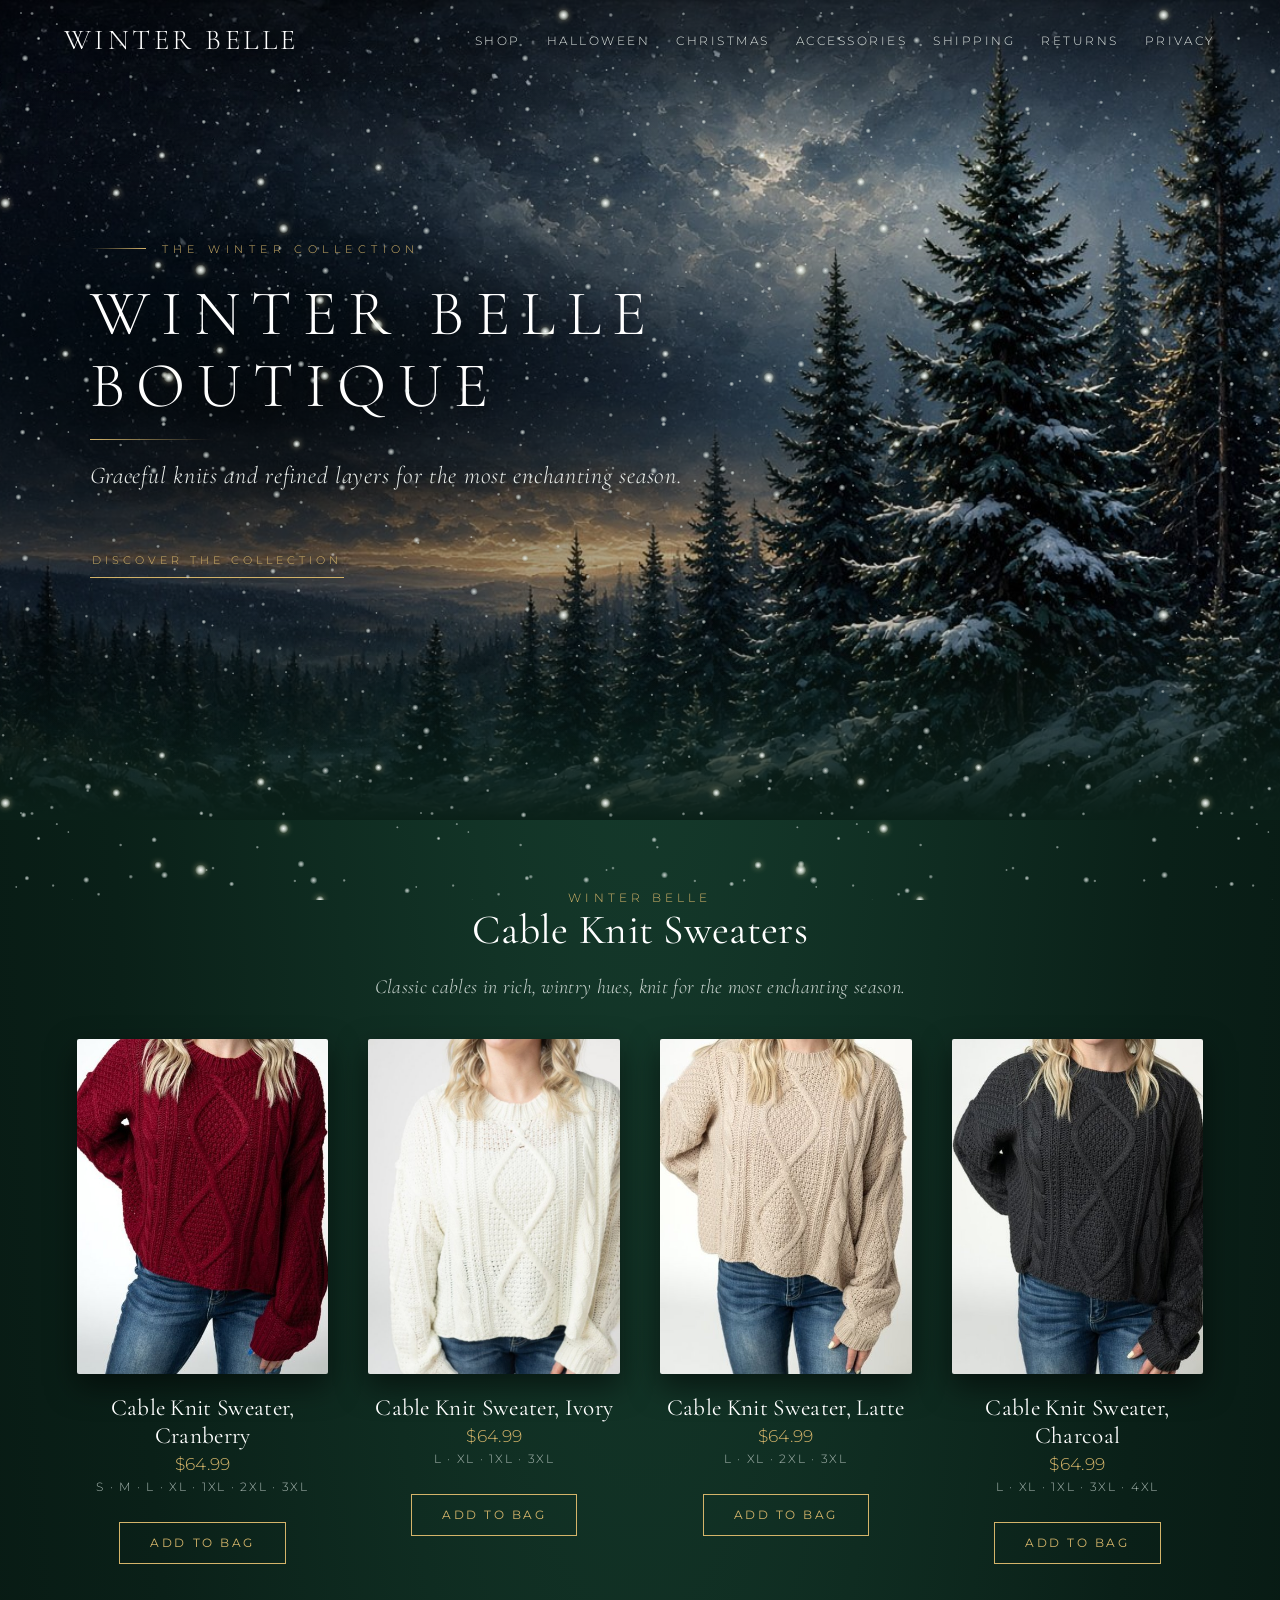
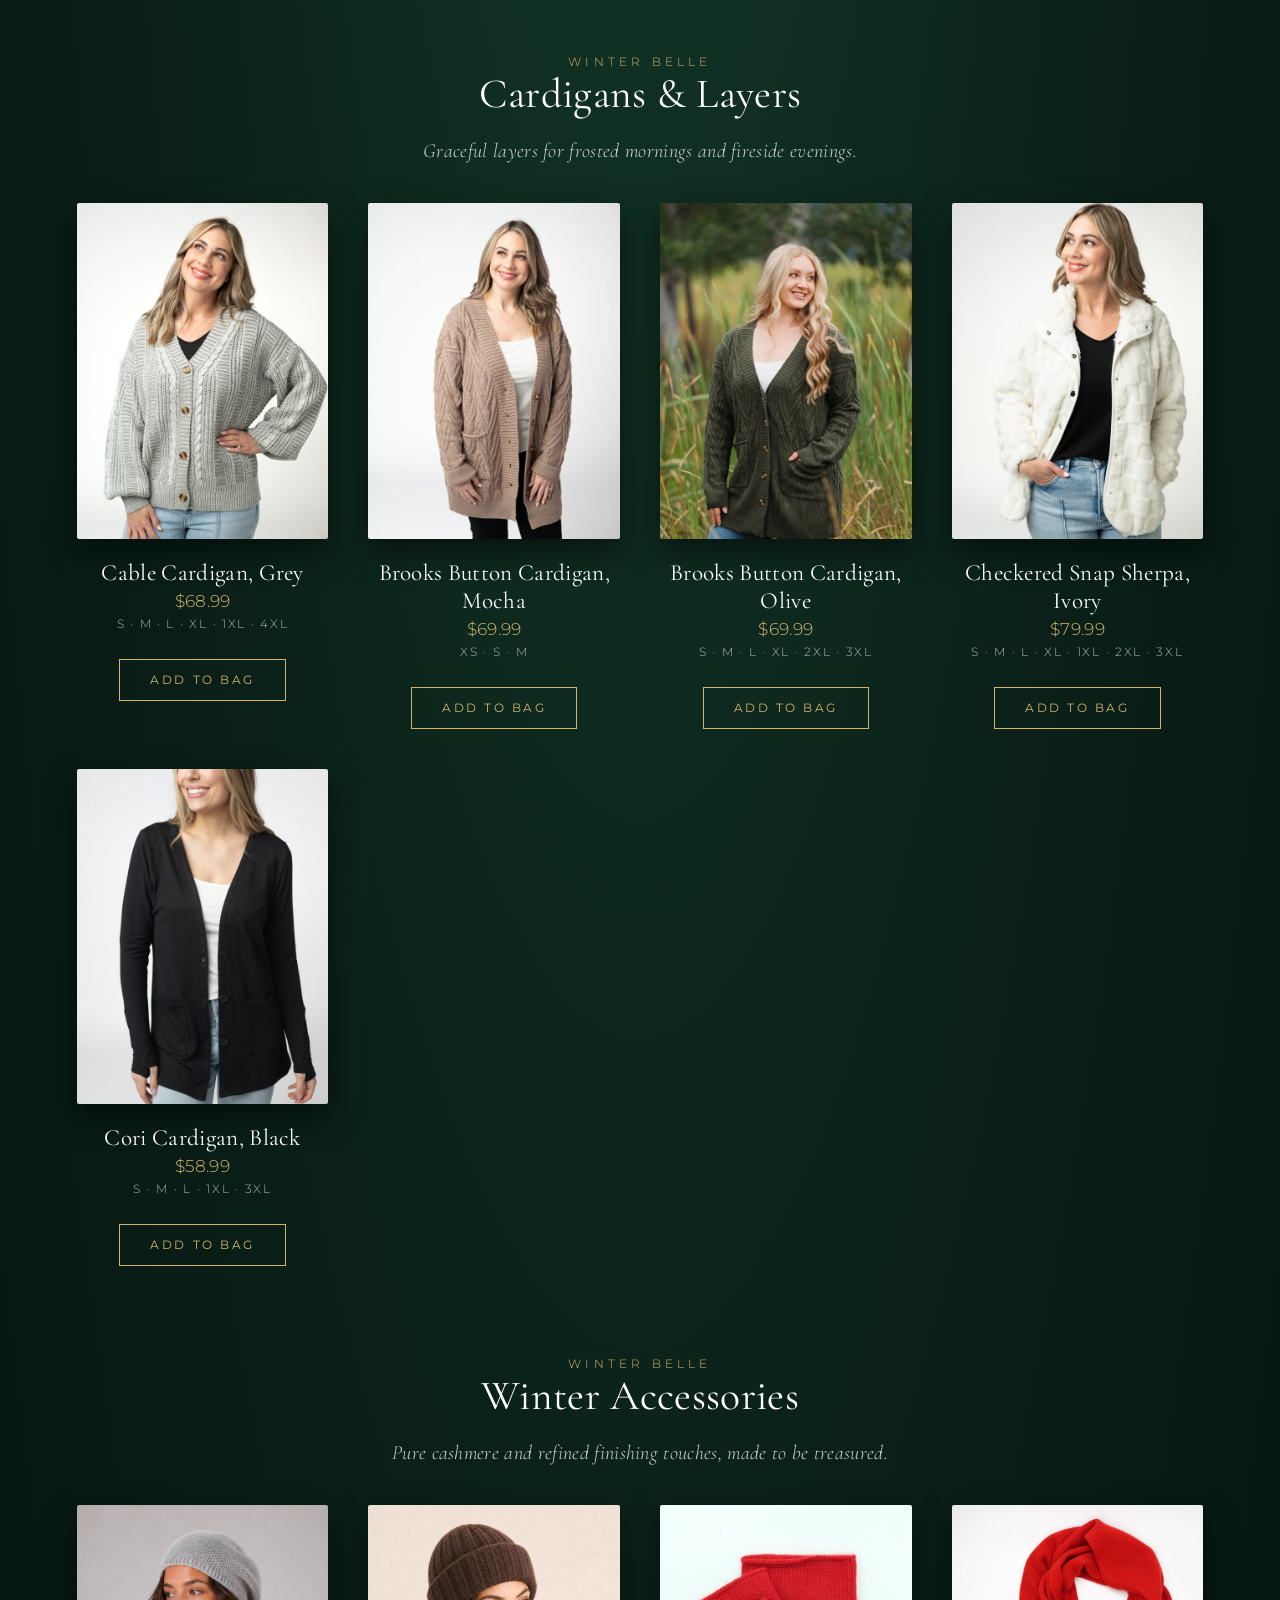
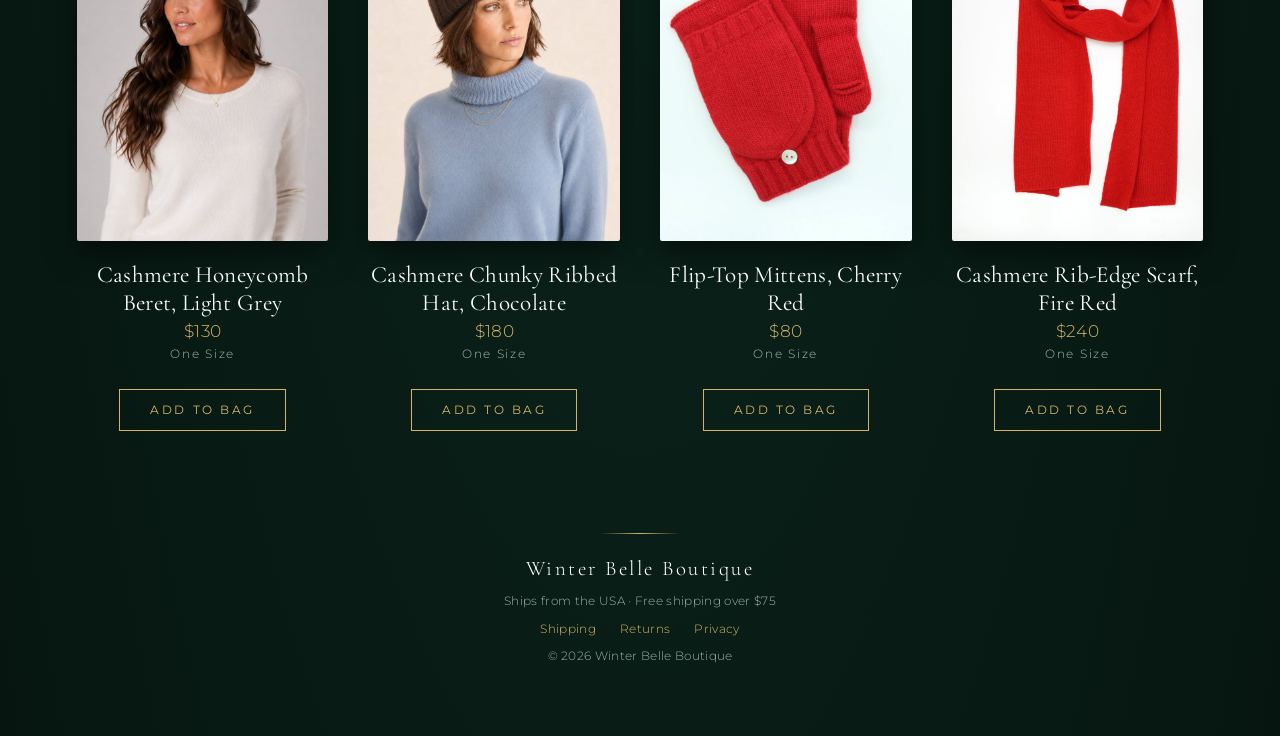
==== commit aeb9721b: "Elegant banner redo plus Halloween and Christmas pages" ====
--- a/index.html
+++ b/index.html
@@ -1 +1 @@
-<!doctype html><html lang="en"><head><meta charset="utf-8"><meta name="viewport" content="width=device-width,initial-scale=1"><title>Winter Belle Boutique</title><link rel="stylesheet" href="styles.css"></head><body><div class="shipnote">Complimentary shipping on orders over $75</div><header><a class="logo" href="index.html">WINTER BELLE</a><nav><a href="index.html#shop">Shop</a><a href="index.html#accessories">Accessories</a><a href="shipping.html">Shipping</a><a href="returns.html">Returns</a><a href="privacy.html">Privacy</a></nav></header><div class="hero"><div><div class="eyebrow">The Winter Collection</div><h1>Winter Belle Boutique</h1><p style="font-family:Cormorant Garamond,serif;font-size:1.5rem;font-style:italic">Graceful knits and refined layers for the most enchanting season.</p><a class="btn" href="#shop">Discover the Collection</a></div></div><div id="shop"></div><section><div class="eyebrow">Winter Belle</div><h2>Cable Knit Sweaters</h2><p>Classic cables in rich, wintry hues, knit for the most enchanting season.</p><div class="grid"><div class="card"><img src="img/cable-knit-sweater-cranberry-nofacecrop.jpg" alt="Cable Knit Sweater, Cranberry" loading="lazy"><h3>Cable Knit Sweater, Cranberry</h3><div class="price">$64.99</div><div class="sizes">S · M · L · XL · 1XL · 2XL · 3XL</div><button class="btn" data-sku="cable-knit-sweater-cranberry">Add to Bag</button></div><div class="card"><img src="img/cable-knit-sweater-ivory-nofacecrop.jpg" alt="Cable Knit Sweater, Ivory" loading="lazy"><h3>Cable Knit Sweater, Ivory</h3><div class="price">$64.99</div><div class="sizes">L · XL · 1XL · 3XL</div><button class="btn" data-sku="cable-knit-sweater-ivory">Add to Bag</button></div><div class="card"><img src="img/cable-knit-sweater-latte-nofacecrop.jpg" alt="Cable Knit Sweater, Latte" loading="lazy"><h3>Cable Knit Sweater, Latte</h3><div class="price">$64.99</div><div class="sizes">L · XL · 2XL · 3XL</div><button class="btn" data-sku="cable-knit-sweater-latte">Add to Bag</button></div><div class="card"><img src="img/cable-knit-sweater-charcoal-nofacecrop.jpg" alt="Cable Knit Sweater, Charcoal" loading="lazy"><h3>Cable Knit Sweater, Charcoal</h3><div class="price">$64.99</div><div class="sizes">L · XL · 1XL · 3XL · 4XL</div><button class="btn" data-sku="cable-knit-sweater-charcoal">Add to Bag</button></div></div></section><section><div class="eyebrow">Winter Belle</div><h2>Cardigans &amp; Layers</h2><p>Graceful layers for frosted mornings and fireside evenings.</p><div class="grid"><div class="card"><img src="img/cable-cardigan-grey.jpg" alt="Cable Cardigan, Grey" loading="lazy"><h3>Cable Cardigan, Grey</h3><div class="price">$68.99</div><div class="sizes">S · M · L · XL · 1XL · 4XL</div><button class="btn" data-sku="cable-cardigan-grey">Add to Bag</button></div><div class="card"><img src="img/brooks-button-cardigan-mocha.jpg" alt="Brooks Button Cardigan, Mocha" loading="lazy"><h3>Brooks Button Cardigan, Mocha</h3><div class="price">$69.99</div><div class="sizes">XS · S · M</div><button class="btn" data-sku="brooks-button-cardigan-mocha">Add to Bag</button></div><div class="card"><img src="img/brooks-button-cardigan-olive.jpg" alt="Brooks Button Cardigan, Olive" loading="lazy"><h3>Brooks Button Cardigan, Olive</h3><div class="price">$69.99</div><div class="sizes">S · M · L · XL · 2XL · 3XL</div><button class="btn" data-sku="brooks-button-cardigan-olive">Add to Bag</button></div><div class="card"><img src="img/checkered-snap-sherpa-ivory.jpg" alt="Checkered Snap Sherpa, Ivory" loading="lazy"><h3>Checkered Snap Sherpa, Ivory</h3><div class="price">$79.99</div><div class="sizes">S · M · L · XL · 1XL · 2XL · 3XL</div><button class="btn" data-sku="checkered-snap-sherpa-ivory">Add to Bag</button></div><div class="card"><img src="img/cori-cardigan-black.jpg" alt="Cori Cardigan, Black" loading="lazy"><h3>Cori Cardigan, Black</h3><div class="price">$58.99</div><div class="sizes">S · M · L · 1XL · 3XL</div><button class="btn" data-sku="cori-cardigan-black">Add to Bag</button></div></div></section><div id="accessories"></div><section><div class="eyebrow">Winter Belle</div><h2>Winter Accessories</h2><p>Pure cashmere and refined finishing touches, made to be treasured.</p><div class="grid"><div class="card"><img src="img/cashmere-honeycomb-beret-light-grey.jpg" alt="Cashmere Honeycomb Beret, Light Grey" loading="lazy"><h3>Cashmere Honeycomb Beret, Light Grey</h3><div class="price">$130</div><div class="sizes">One Size</div><button class="btn" data-sku="cashmere-honeycomb-beret-light-grey">Add to Bag</button></div><div class="card"><img src="img/cashmere-chunky-ribbed-hat-chocolate.jpg" alt="Cashmere Chunky Ribbed Hat, Chocolate" loading="lazy"><h3>Cashmere Chunky Ribbed Hat, Chocolate</h3><div class="price">$180</div><div class="sizes">One Size</div><button class="btn" data-sku="cashmere-chunky-ribbed-hat-chocolate">Add to Bag</button></div><div class="card"><img src="img/flip-top-mittens-cherry-red.jpg" alt="Flip-Top Mittens, Cherry Red" loading="lazy"><h3>Flip-Top Mittens, Cherry Red</h3><div class="price">$80</div><div class="sizes">One Size</div><button class="btn" data-sku="flip-top-mittens-cherry-red">Add to Bag</button></div><div class="card"><img src="img/cashmere-rib-edge-scarf-fire-red.jpg" alt="Cashmere Rib-Edge Scarf, Fire Red" loading="lazy"><h3>Cashmere Rib-Edge Scarf, Fire Red</h3><div class="price">$240</div><div class="sizes">One Size</div><button class="btn" data-sku="cashmere-rib-edge-scarf-fire-red">Add to Bag</button></div></div></section><footer><div class="divider"></div><div class="logo" style="font-size:1.3rem">Winter Belle Boutique</div><p>Ships from the USA · Free shipping over $75</p><a href="shipping.html">Shipping</a><a href="returns.html">Returns</a><a href="privacy.html">Privacy</a><p>© 2026 Winter Belle Boutique</p></footer><script src="checkout-links.js"></script><script src="snow.js"></script></body></html>+<!doctype html><html lang="en"><head><meta charset="utf-8"><meta name="viewport" content="width=device-width,initial-scale=1"><title>Winter Belle Boutique</title><link rel="stylesheet" href="styles.css"></head><body><header><a class="logo" href="index.html">WINTER BELLE</a><nav><a href="index.html#shop">Shop</a><a href="halloween.html">Halloween</a><a href="christmas.html">Christmas</a><a href="index.html#accessories">Accessories</a><a href="shipping.html">Shipping</a><a href="returns.html">Returns</a><a href="privacy.html">Privacy</a></nav></header><div class="hero"><div><div class="eyebrow">The Winter Collection</div><h1>Winter Belle Boutique</h1><p style="font-family:Cormorant Garamond,serif;font-size:1.5rem;font-style:italic">Graceful knits and refined layers for the most enchanting season.</p><a class="btn" href="#shop">Discover the Collection</a></div></div><div id="shop"></div><section><div class="eyebrow">Winter Belle</div><h2>Cable Knit Sweaters</h2><p>Classic cables in rich, wintry hues, knit for the most enchanting season.</p><div class="grid"><div class="card"><img src="img/cable-knit-sweater-cranberry-nofacecrop.jpg" alt="Cable Knit Sweater, Cranberry" loading="lazy"><h3>Cable Knit Sweater, Cranberry</h3><div class="price">$64.99</div><div class="sizes">S · M · L · XL · 1XL · 2XL · 3XL</div><button class="btn" data-sku="cable-knit-sweater-cranberry">Add to Bag</button></div><div class="card"><img src="img/cable-knit-sweater-ivory-nofacecrop.jpg" alt="Cable Knit Sweater, Ivory" loading="lazy"><h3>Cable Knit Sweater, Ivory</h3><div class="price">$64.99</div><div class="sizes">L · XL · 1XL · 3XL</div><button class="btn" data-sku="cable-knit-sweater-ivory">Add to Bag</button></div><div class="card"><img src="img/cable-knit-sweater-latte-nofacecrop.jpg" alt="Cable Knit Sweater, Latte" loading="lazy"><h3>Cable Knit Sweater, Latte</h3><div class="price">$64.99</div><div class="sizes">L · XL · 2XL · 3XL</div><button class="btn" data-sku="cable-knit-sweater-latte">Add to Bag</button></div><div class="card"><img src="img/cable-knit-sweater-charcoal-nofacecrop.jpg" alt="Cable Knit Sweater, Charcoal" loading="lazy"><h3>Cable Knit Sweater, Charcoal</h3><div class="price">$64.99</div><div class="sizes">L · XL · 1XL · 3XL · 4XL</div><button class="btn" data-sku="cable-knit-sweater-charcoal">Add to Bag</button></div></div></section><section><div class="eyebrow">Winter Belle</div><h2>Cardigans &amp; Layers</h2><p>Graceful layers for frosted mornings and fireside evenings.</p><div class="grid"><div class="card"><img src="img/cable-cardigan-grey.jpg" alt="Cable Cardigan, Grey" loading="lazy"><h3>Cable Cardigan, Grey</h3><div class="price">$68.99</div><div class="sizes">S · M · L · XL · 1XL · 4XL</div><button class="btn" data-sku="cable-cardigan-grey">Add to Bag</button></div><div class="card"><img src="img/brooks-button-cardigan-mocha.jpg" alt="Brooks Button Cardigan, Mocha" loading="lazy"><h3>Brooks Button Cardigan, Mocha</h3><div class="price">$69.99</div><div class="sizes">XS · S · M</div><button class="btn" data-sku="brooks-button-cardigan-mocha">Add to Bag</button></div><div class="card"><img src="img/brooks-button-cardigan-olive.jpg" alt="Brooks Button Cardigan, Olive" loading="lazy"><h3>Brooks Button Cardigan, Olive</h3><div class="price">$69.99</div><div class="sizes">S · M · L · XL · 2XL · 3XL</div><button class="btn" data-sku="brooks-button-cardigan-olive">Add to Bag</button></div><div class="card"><img src="img/checkered-snap-sherpa-ivory.jpg" alt="Checkered Snap Sherpa, Ivory" loading="lazy"><h3>Checkered Snap Sherpa, Ivory</h3><div class="price">$79.99</div><div class="sizes">S · M · L · XL · 1XL · 2XL · 3XL</div><button class="btn" data-sku="checkered-snap-sherpa-ivory">Add to Bag</button></div><div class="card"><img src="img/cori-cardigan-black.jpg" alt="Cori Cardigan, Black" loading="lazy"><h3>Cori Cardigan, Black</h3><div class="price">$58.99</div><div class="sizes">S · M · L · 1XL · 3XL</div><button class="btn" data-sku="cori-cardigan-black">Add to Bag</button></div></div></section><div id="accessories"></div><section><div class="eyebrow">Winter Belle</div><h2>Winter Accessories</h2><p>Pure cashmere and refined finishing touches, made to be treasured.</p><div class="grid"><div class="card"><img src="img/cashmere-honeycomb-beret-light-grey.jpg" alt="Cashmere Honeycomb Beret, Light Grey" loading="lazy"><h3>Cashmere Honeycomb Beret, Light Grey</h3><div class="price">$130</div><div class="sizes">One Size</div><button class="btn" data-sku="cashmere-honeycomb-beret-light-grey">Add to Bag</button></div><div class="card"><img src="img/cashmere-chunky-ribbed-hat-chocolate.jpg" alt="Cashmere Chunky Ribbed Hat, Chocolate" loading="lazy"><h3>Cashmere Chunky Ribbed Hat, Chocolate</h3><div class="price">$180</div><div class="sizes">One Size</div><button class="btn" data-sku="cashmere-chunky-ribbed-hat-chocolate">Add to Bag</button></div><div class="card"><img src="img/flip-top-mittens-cherry-red.jpg" alt="Flip-Top Mittens, Cherry Red" loading="lazy"><h3>Flip-Top Mittens, Cherry Red</h3><div class="price">$80</div><div class="sizes">One Size</div><button class="btn" data-sku="flip-top-mittens-cherry-red">Add to Bag</button></div><div class="card"><img src="img/cashmere-rib-edge-scarf-fire-red.jpg" alt="Cashmere Rib-Edge Scarf, Fire Red" loading="lazy"><h3>Cashmere Rib-Edge Scarf, Fire Red</h3><div class="price">$240</div><div class="sizes">One Size</div><button class="btn" data-sku="cashmere-rib-edge-scarf-fire-red">Add to Bag</button></div></div></section><footer><div class="divider"></div><div class="logo" style="font-size:1.3rem">Winter Belle Boutique</div><p>Ships from the USA · Free shipping over $75</p><a href="shipping.html">Shipping</a><a href="returns.html">Returns</a><a href="privacy.html">Privacy</a><p>© 2026 Winter Belle Boutique</p></footer><script src="checkout-links.js"></script><script src="snow.js"></script></body></html>
--- a/styles.css
+++ b/styles.css
@@ -21,3 +21,14 @@
 @media (prefers-reduced-motion:reduce){}
 .shipnote{position:relative;z-index:6;background:var(--ev);color:var(--gold);text-align:center;font-size:.8rem;letter-spacing:.2em;text-transform:uppercase;padding:8px 12px;border-bottom:1px solid #d4b46a55}
 body>.shipnote+header:not(.solid){top:34px}
+
+/* couture hero */
+.hero h1{font-weight:300;text-transform:uppercase;letter-spacing:.18em;font-size:clamp(2.4rem,5vw,4.4rem);line-height:1.12}
+.hero .eyebrow{display:flex;align-items:center;gap:16px;letter-spacing:.5em;font-size:.68rem;margin-bottom:22px}
+.hero .eyebrow:before{content:"";width:56px;height:1px;background:linear-gradient(90deg,transparent,var(--gold))}
+.hero p{position:relative;padding-top:22px;margin-top:18px;color:#e8ece9;letter-spacing:.03em}
+.hero p:before{content:"";position:absolute;top:0;left:0;width:120px;height:1px;background:linear-gradient(90deg,var(--gold),transparent)}
+.hero .btn{border:none;border-bottom:1px solid var(--gold);padding:10px 2px;letter-spacing:.38em;font-size:.66rem;margin-top:30px}
+.hero .btn:hover{background:transparent;color:#fff;border-color:#fff}
+.hero:after{background:radial-gradient(ellipse at 20% 50%,#000b,transparent 62%),linear-gradient(#0007,transparent 22%,transparent 72%,#0a2018)}
+.hero.theme{height:700px;padding-top:70px}
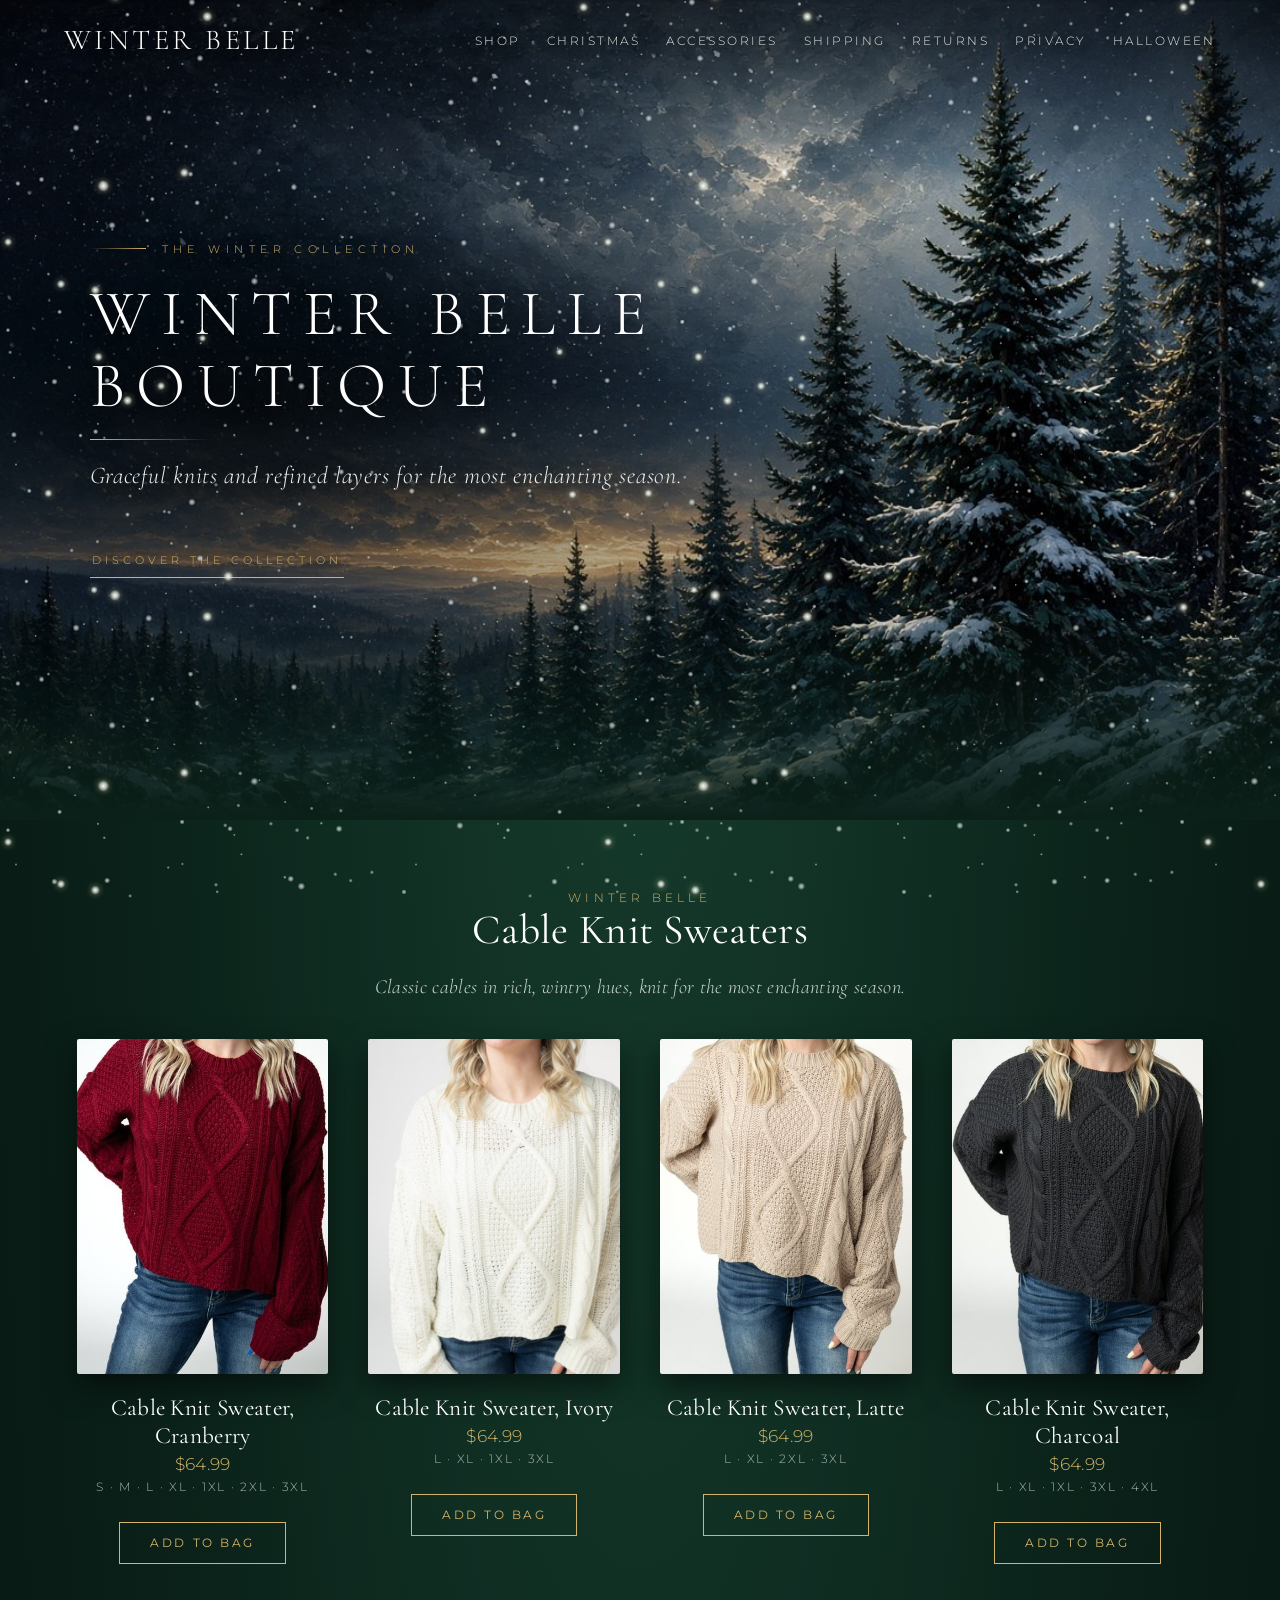
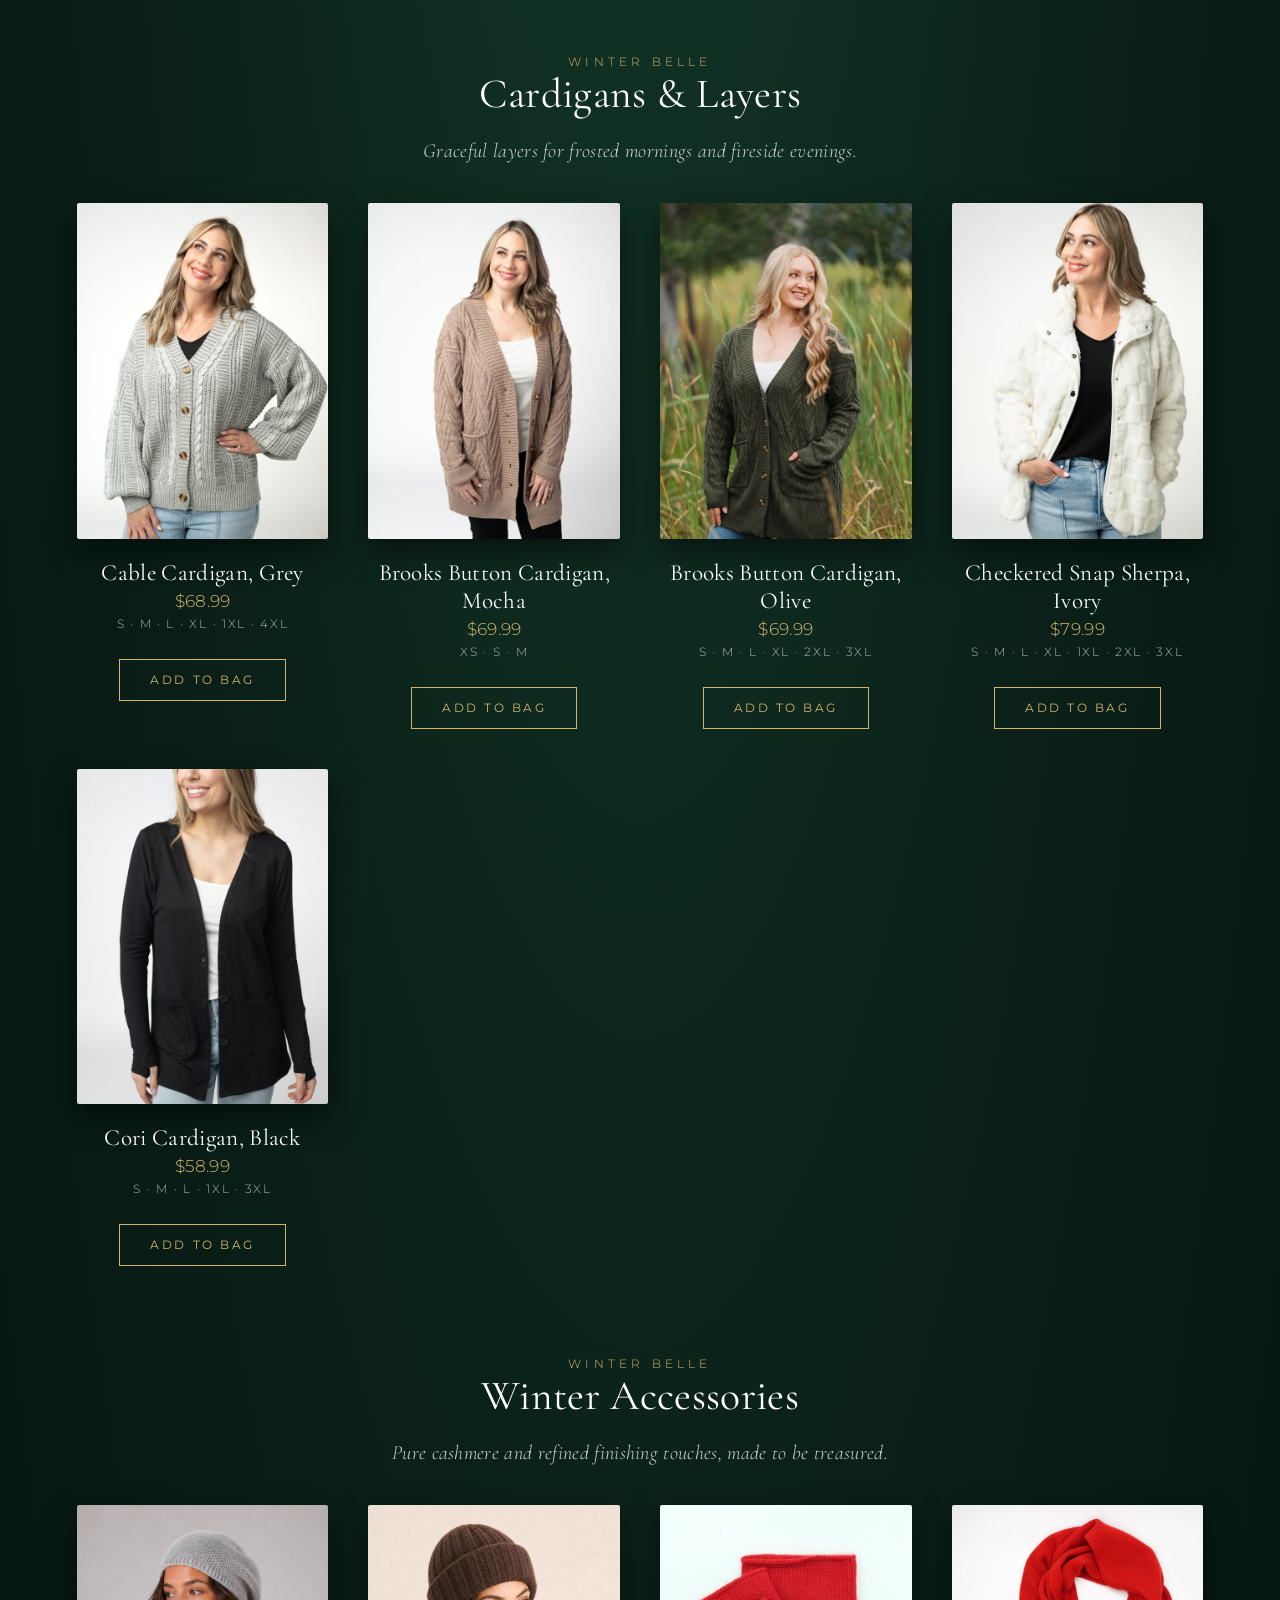
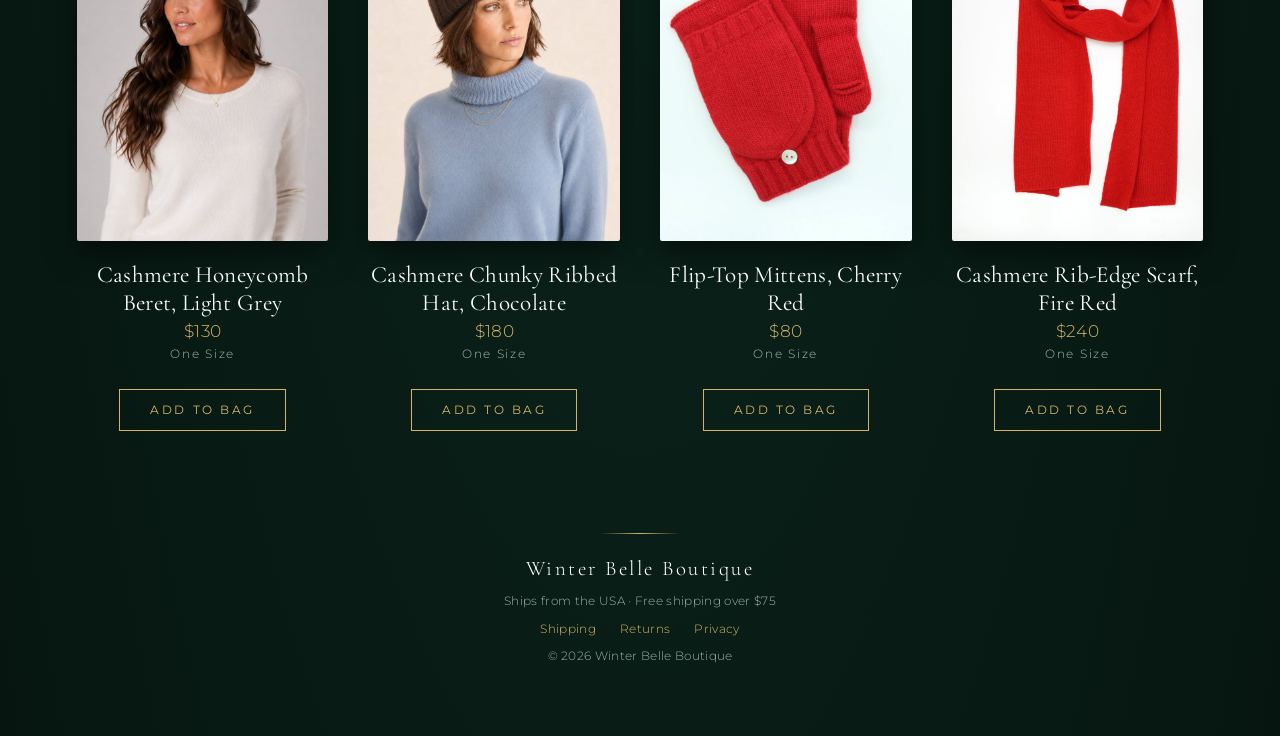
==== commit 60d69ae6: "Menu: Christmas first, Halloween last" ====
--- a/index.html
+++ b/index.html
@@ -1 +1 @@
-<!doctype html><html lang="en"><head><meta charset="utf-8"><meta name="viewport" content="width=device-width,initial-scale=1"><title>Winter Belle Boutique</title><link rel="stylesheet" href="styles.css"></head><body><header><a class="logo" href="index.html">WINTER BELLE</a><nav><a href="index.html#shop">Shop</a><a href="halloween.html">Halloween</a><a href="christmas.html">Christmas</a><a href="index.html#accessories">Accessories</a><a href="shipping.html">Shipping</a><a href="returns.html">Returns</a><a href="privacy.html">Privacy</a></nav></header><div class="hero"><div><div class="eyebrow">The Winter Collection</div><h1>Winter Belle Boutique</h1><p style="font-family:Cormorant Garamond,serif;font-size:1.5rem;font-style:italic">Graceful knits and refined layers for the most enchanting season.</p><a class="btn" href="#shop">Discover the Collection</a></div></div><div id="shop"></div><section><div class="eyebrow">Winter Belle</div><h2>Cable Knit Sweaters</h2><p>Classic cables in rich, wintry hues, knit for the most enchanting season.</p><div class="grid"><div class="card"><img src="img/cable-knit-sweater-cranberry-nofacecrop.jpg" alt="Cable Knit Sweater, Cranberry" loading="lazy"><h3>Cable Knit Sweater, Cranberry</h3><div class="price">$64.99</div><div class="sizes">S · M · L · XL · 1XL · 2XL · 3XL</div><button class="btn" data-sku="cable-knit-sweater-cranberry">Add to Bag</button></div><div class="card"><img src="img/cable-knit-sweater-ivory-nofacecrop.jpg" alt="Cable Knit Sweater, Ivory" loading="lazy"><h3>Cable Knit Sweater, Ivory</h3><div class="price">$64.99</div><div class="sizes">L · XL · 1XL · 3XL</div><button class="btn" data-sku="cable-knit-sweater-ivory">Add to Bag</button></div><div class="card"><img src="img/cable-knit-sweater-latte-nofacecrop.jpg" alt="Cable Knit Sweater, Latte" loading="lazy"><h3>Cable Knit Sweater, Latte</h3><div class="price">$64.99</div><div class="sizes">L · XL · 2XL · 3XL</div><button class="btn" data-sku="cable-knit-sweater-latte">Add to Bag</button></div><div class="card"><img src="img/cable-knit-sweater-charcoal-nofacecrop.jpg" alt="Cable Knit Sweater, Charcoal" loading="lazy"><h3>Cable Knit Sweater, Charcoal</h3><div class="price">$64.99</div><div class="sizes">L · XL · 1XL · 3XL · 4XL</div><button class="btn" data-sku="cable-knit-sweater-charcoal">Add to Bag</button></div></div></section><section><div class="eyebrow">Winter Belle</div><h2>Cardigans &amp; Layers</h2><p>Graceful layers for frosted mornings and fireside evenings.</p><div class="grid"><div class="card"><img src="img/cable-cardigan-grey.jpg" alt="Cable Cardigan, Grey" loading="lazy"><h3>Cable Cardigan, Grey</h3><div class="price">$68.99</div><div class="sizes">S · M · L · XL · 1XL · 4XL</div><button class="btn" data-sku="cable-cardigan-grey">Add to Bag</button></div><div class="card"><img src="img/brooks-button-cardigan-mocha.jpg" alt="Brooks Button Cardigan, Mocha" loading="lazy"><h3>Brooks Button Cardigan, Mocha</h3><div class="price">$69.99</div><div class="sizes">XS · S · M</div><button class="btn" data-sku="brooks-button-cardigan-mocha">Add to Bag</button></div><div class="card"><img src="img/brooks-button-cardigan-olive.jpg" alt="Brooks Button Cardigan, Olive" loading="lazy"><h3>Brooks Button Cardigan, Olive</h3><div class="price">$69.99</div><div class="sizes">S · M · L · XL · 2XL · 3XL</div><button class="btn" data-sku="brooks-button-cardigan-olive">Add to Bag</button></div><div class="card"><img src="img/checkered-snap-sherpa-ivory.jpg" alt="Checkered Snap Sherpa, Ivory" loading="lazy"><h3>Checkered Snap Sherpa, Ivory</h3><div class="price">$79.99</div><div class="sizes">S · M · L · XL · 1XL · 2XL · 3XL</div><button class="btn" data-sku="checkered-snap-sherpa-ivory">Add to Bag</button></div><div class="card"><img src="img/cori-cardigan-black.jpg" alt="Cori Cardigan, Black" loading="lazy"><h3>Cori Cardigan, Black</h3><div class="price">$58.99</div><div class="sizes">S · M · L · 1XL · 3XL</div><button class="btn" data-sku="cori-cardigan-black">Add to Bag</button></div></div></section><div id="accessories"></div><section><div class="eyebrow">Winter Belle</div><h2>Winter Accessories</h2><p>Pure cashmere and refined finishing touches, made to be treasured.</p><div class="grid"><div class="card"><img src="img/cashmere-honeycomb-beret-light-grey.jpg" alt="Cashmere Honeycomb Beret, Light Grey" loading="lazy"><h3>Cashmere Honeycomb Beret, Light Grey</h3><div class="price">$130</div><div class="sizes">One Size</div><button class="btn" data-sku="cashmere-honeycomb-beret-light-grey">Add to Bag</button></div><div class="card"><img src="img/cashmere-chunky-ribbed-hat-chocolate.jpg" alt="Cashmere Chunky Ribbed Hat, Chocolate" loading="lazy"><h3>Cashmere Chunky Ribbed Hat, Chocolate</h3><div class="price">$180</div><div class="sizes">One Size</div><button class="btn" data-sku="cashmere-chunky-ribbed-hat-chocolate">Add to Bag</button></div><div class="card"><img src="img/flip-top-mittens-cherry-red.jpg" alt="Flip-Top Mittens, Cherry Red" loading="lazy"><h3>Flip-Top Mittens, Cherry Red</h3><div class="price">$80</div><div class="sizes">One Size</div><button class="btn" data-sku="flip-top-mittens-cherry-red">Add to Bag</button></div><div class="card"><img src="img/cashmere-rib-edge-scarf-fire-red.jpg" alt="Cashmere Rib-Edge Scarf, Fire Red" loading="lazy"><h3>Cashmere Rib-Edge Scarf, Fire Red</h3><div class="price">$240</div><div class="sizes">One Size</div><button class="btn" data-sku="cashmere-rib-edge-scarf-fire-red">Add to Bag</button></div></div></section><footer><div class="divider"></div><div class="logo" style="font-size:1.3rem">Winter Belle Boutique</div><p>Ships from the USA · Free shipping over $75</p><a href="shipping.html">Shipping</a><a href="returns.html">Returns</a><a href="privacy.html">Privacy</a><p>© 2026 Winter Belle Boutique</p></footer><script src="checkout-links.js"></script><script src="snow.js"></script></body></html>+<!doctype html><html lang="en"><head><meta charset="utf-8"><meta name="viewport" content="width=device-width,initial-scale=1"><title>Winter Belle Boutique</title><link rel="stylesheet" href="styles.css"></head><body><header><a class="logo" href="index.html">WINTER BELLE</a><nav><a href="index.html#shop">Shop</a><a href="christmas.html">Christmas</a><a href="index.html#accessories">Accessories</a><a href="shipping.html">Shipping</a><a href="returns.html">Returns</a><a href="privacy.html">Privacy</a><a href="halloween.html">Halloween</a></nav></header><div class="hero"><div><div class="eyebrow">The Winter Collection</div><h1>Winter Belle Boutique</h1><p style="font-family:Cormorant Garamond,serif;font-size:1.5rem;font-style:italic">Graceful knits and refined layers for the most enchanting season.</p><a class="btn" href="#shop">Discover the Collection</a></div></div><div id="shop"></div><section><div class="eyebrow">Winter Belle</div><h2>Cable Knit Sweaters</h2><p>Classic cables in rich, wintry hues, knit for the most enchanting season.</p><div class="grid"><div class="card"><img src="img/cable-knit-sweater-cranberry-nofacecrop.jpg" alt="Cable Knit Sweater, Cranberry" loading="lazy"><h3>Cable Knit Sweater, Cranberry</h3><div class="price">$64.99</div><div class="sizes">S · M · L · XL · 1XL · 2XL · 3XL</div><button class="btn" data-sku="cable-knit-sweater-cranberry">Add to Bag</button></div><div class="card"><img src="img/cable-knit-sweater-ivory-nofacecrop.jpg" alt="Cable Knit Sweater, Ivory" loading="lazy"><h3>Cable Knit Sweater, Ivory</h3><div class="price">$64.99</div><div class="sizes">L · XL · 1XL · 3XL</div><button class="btn" data-sku="cable-knit-sweater-ivory">Add to Bag</button></div><div class="card"><img src="img/cable-knit-sweater-latte-nofacecrop.jpg" alt="Cable Knit Sweater, Latte" loading="lazy"><h3>Cable Knit Sweater, Latte</h3><div class="price">$64.99</div><div class="sizes">L · XL · 2XL · 3XL</div><button class="btn" data-sku="cable-knit-sweater-latte">Add to Bag</button></div><div class="card"><img src="img/cable-knit-sweater-charcoal-nofacecrop.jpg" alt="Cable Knit Sweater, Charcoal" loading="lazy"><h3>Cable Knit Sweater, Charcoal</h3><div class="price">$64.99</div><div class="sizes">L · XL · 1XL · 3XL · 4XL</div><button class="btn" data-sku="cable-knit-sweater-charcoal">Add to Bag</button></div></div></section><section><div class="eyebrow">Winter Belle</div><h2>Cardigans &amp; Layers</h2><p>Graceful layers for frosted mornings and fireside evenings.</p><div class="grid"><div class="card"><img src="img/cable-cardigan-grey.jpg" alt="Cable Cardigan, Grey" loading="lazy"><h3>Cable Cardigan, Grey</h3><div class="price">$68.99</div><div class="sizes">S · M · L · XL · 1XL · 4XL</div><button class="btn" data-sku="cable-cardigan-grey">Add to Bag</button></div><div class="card"><img src="img/brooks-button-cardigan-mocha.jpg" alt="Brooks Button Cardigan, Mocha" loading="lazy"><h3>Brooks Button Cardigan, Mocha</h3><div class="price">$69.99</div><div class="sizes">XS · S · M</div><button class="btn" data-sku="brooks-button-cardigan-mocha">Add to Bag</button></div><div class="card"><img src="img/brooks-button-cardigan-olive.jpg" alt="Brooks Button Cardigan, Olive" loading="lazy"><h3>Brooks Button Cardigan, Olive</h3><div class="price">$69.99</div><div class="sizes">S · M · L · XL · 2XL · 3XL</div><button class="btn" data-sku="brooks-button-cardigan-olive">Add to Bag</button></div><div class="card"><img src="img/checkered-snap-sherpa-ivory.jpg" alt="Checkered Snap Sherpa, Ivory" loading="lazy"><h3>Checkered Snap Sherpa, Ivory</h3><div class="price">$79.99</div><div class="sizes">S · M · L · XL · 1XL · 2XL · 3XL</div><button class="btn" data-sku="checkered-snap-sherpa-ivory">Add to Bag</button></div><div class="card"><img src="img/cori-cardigan-black.jpg" alt="Cori Cardigan, Black" loading="lazy"><h3>Cori Cardigan, Black</h3><div class="price">$58.99</div><div class="sizes">S · M · L · 1XL · 3XL</div><button class="btn" data-sku="cori-cardigan-black">Add to Bag</button></div></div></section><div id="accessories"></div><section><div class="eyebrow">Winter Belle</div><h2>Winter Accessories</h2><p>Pure cashmere and refined finishing touches, made to be treasured.</p><div class="grid"><div class="card"><img src="img/cashmere-honeycomb-beret-light-grey.jpg" alt="Cashmere Honeycomb Beret, Light Grey" loading="lazy"><h3>Cashmere Honeycomb Beret, Light Grey</h3><div class="price">$130</div><div class="sizes">One Size</div><button class="btn" data-sku="cashmere-honeycomb-beret-light-grey">Add to Bag</button></div><div class="card"><img src="img/cashmere-chunky-ribbed-hat-chocolate.jpg" alt="Cashmere Chunky Ribbed Hat, Chocolate" loading="lazy"><h3>Cashmere Chunky Ribbed Hat, Chocolate</h3><div class="price">$180</div><div class="sizes">One Size</div><button class="btn" data-sku="cashmere-chunky-ribbed-hat-chocolate">Add to Bag</button></div><div class="card"><img src="img/flip-top-mittens-cherry-red.jpg" alt="Flip-Top Mittens, Cherry Red" loading="lazy"><h3>Flip-Top Mittens, Cherry Red</h3><div class="price">$80</div><div class="sizes">One Size</div><button class="btn" data-sku="flip-top-mittens-cherry-red">Add to Bag</button></div><div class="card"><img src="img/cashmere-rib-edge-scarf-fire-red.jpg" alt="Cashmere Rib-Edge Scarf, Fire Red" loading="lazy"><h3>Cashmere Rib-Edge Scarf, Fire Red</h3><div class="price">$240</div><div class="sizes">One Size</div><button class="btn" data-sku="cashmere-rib-edge-scarf-fire-red">Add to Bag</button></div></div></section><footer><div class="divider"></div><div class="logo" style="font-size:1.3rem">Winter Belle Boutique</div><p>Ships from the USA · Free shipping over $75</p><a href="shipping.html">Shipping</a><a href="returns.html">Returns</a><a href="privacy.html">Privacy</a><p>© 2026 Winter Belle Boutique</p></footer><script src="checkout-links.js"></script><script src="snow.js"></script></body></html>
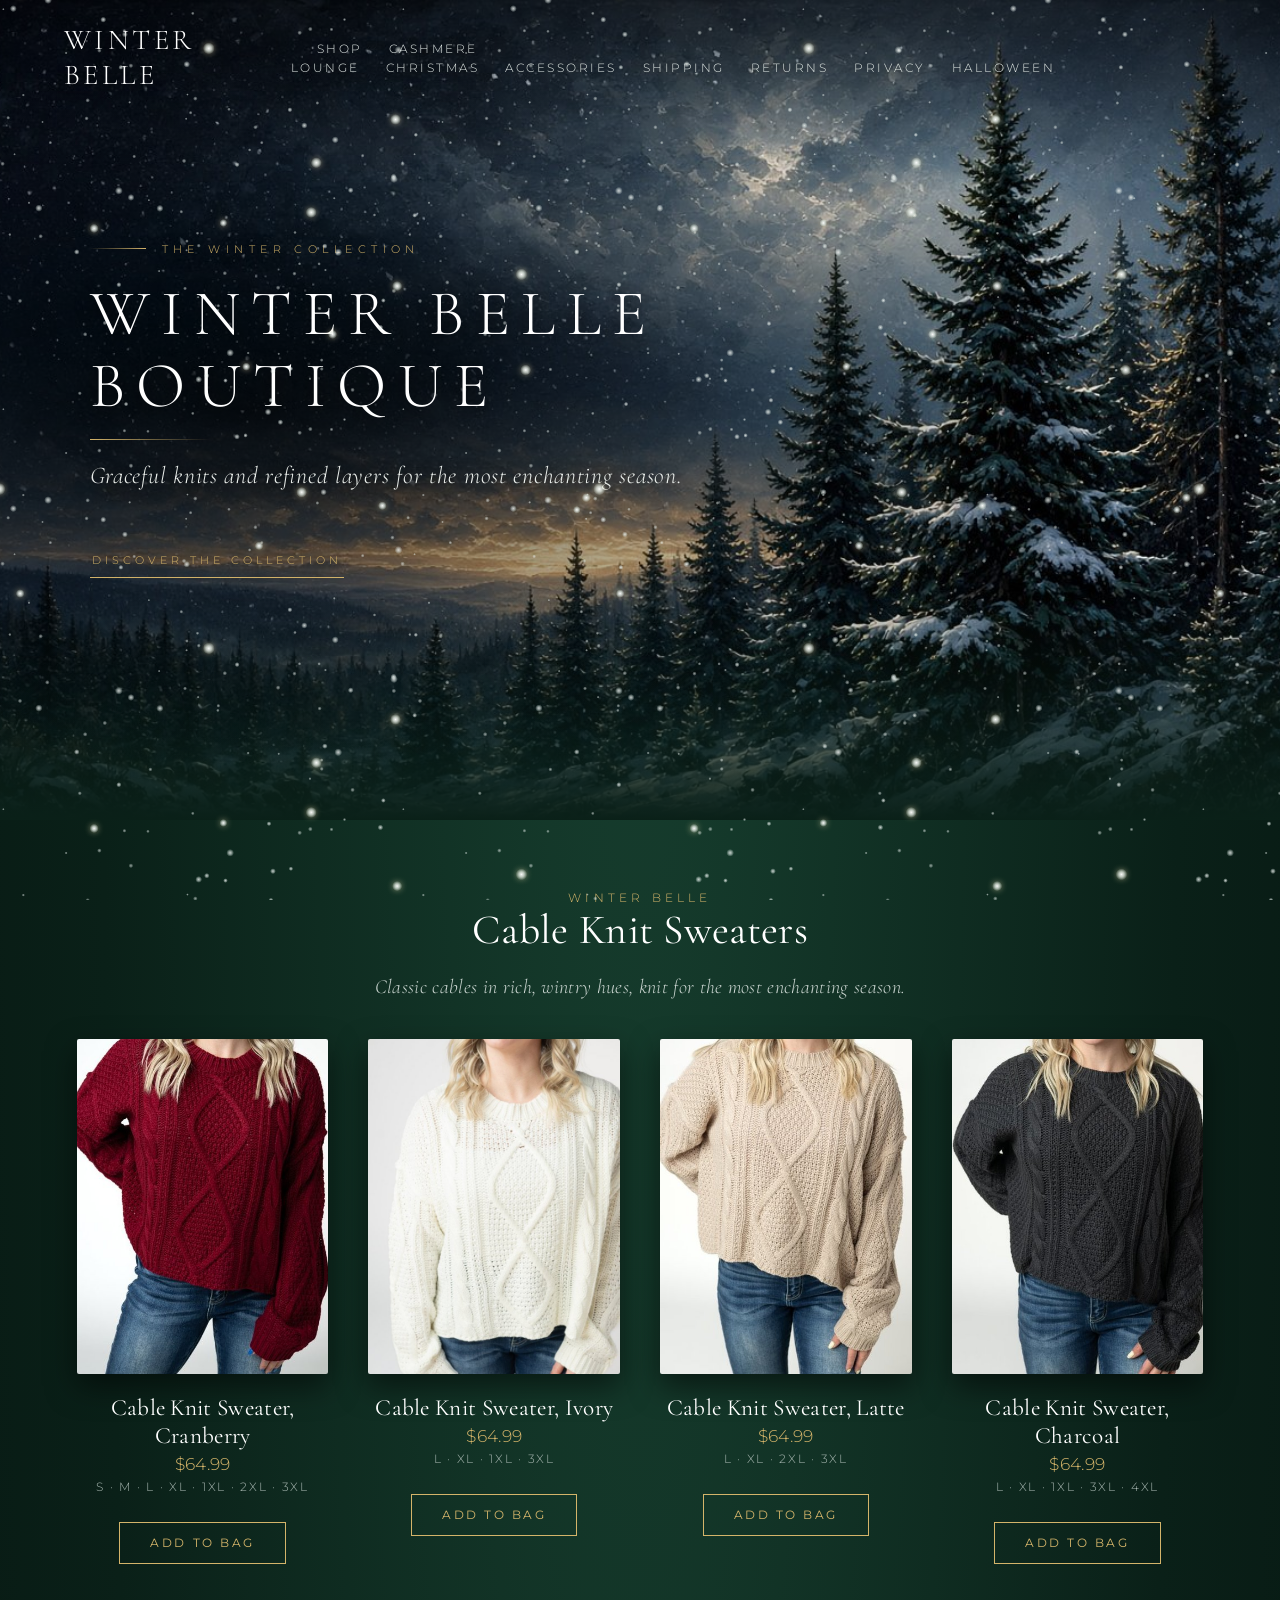
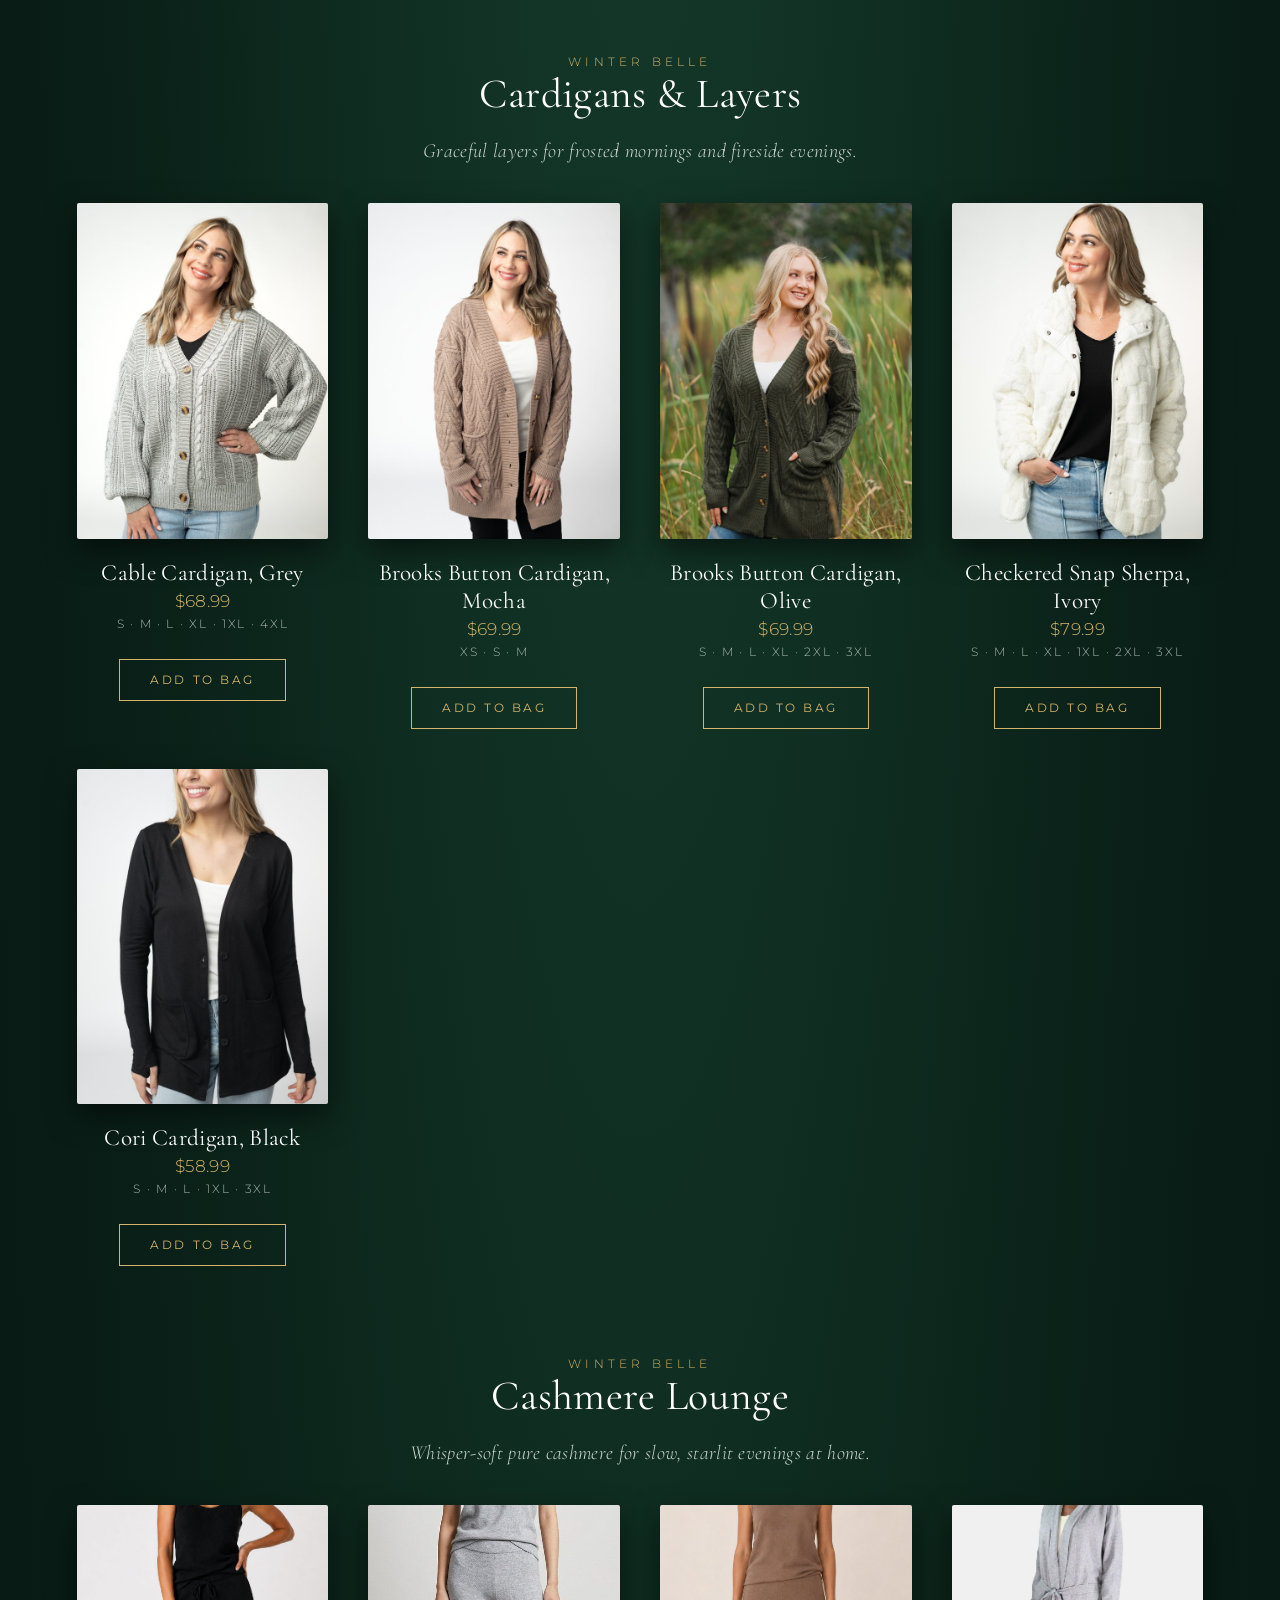
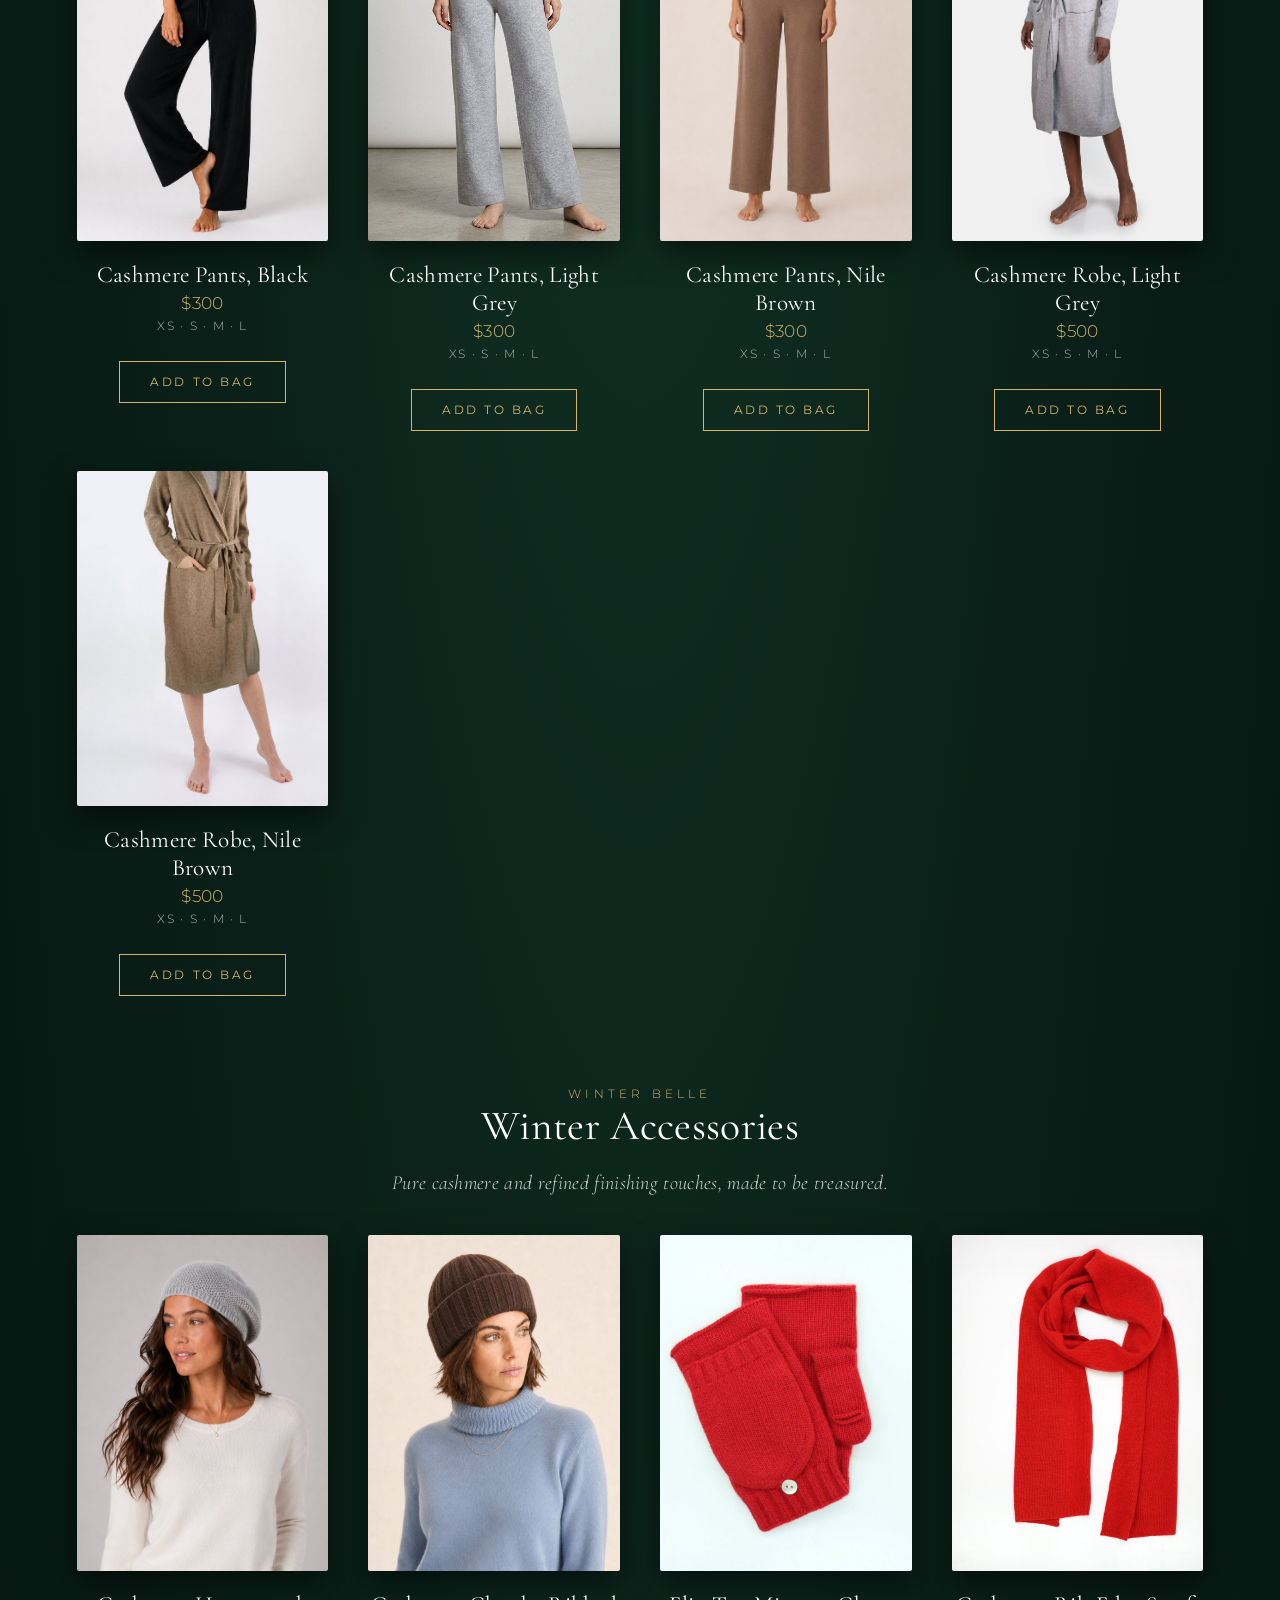
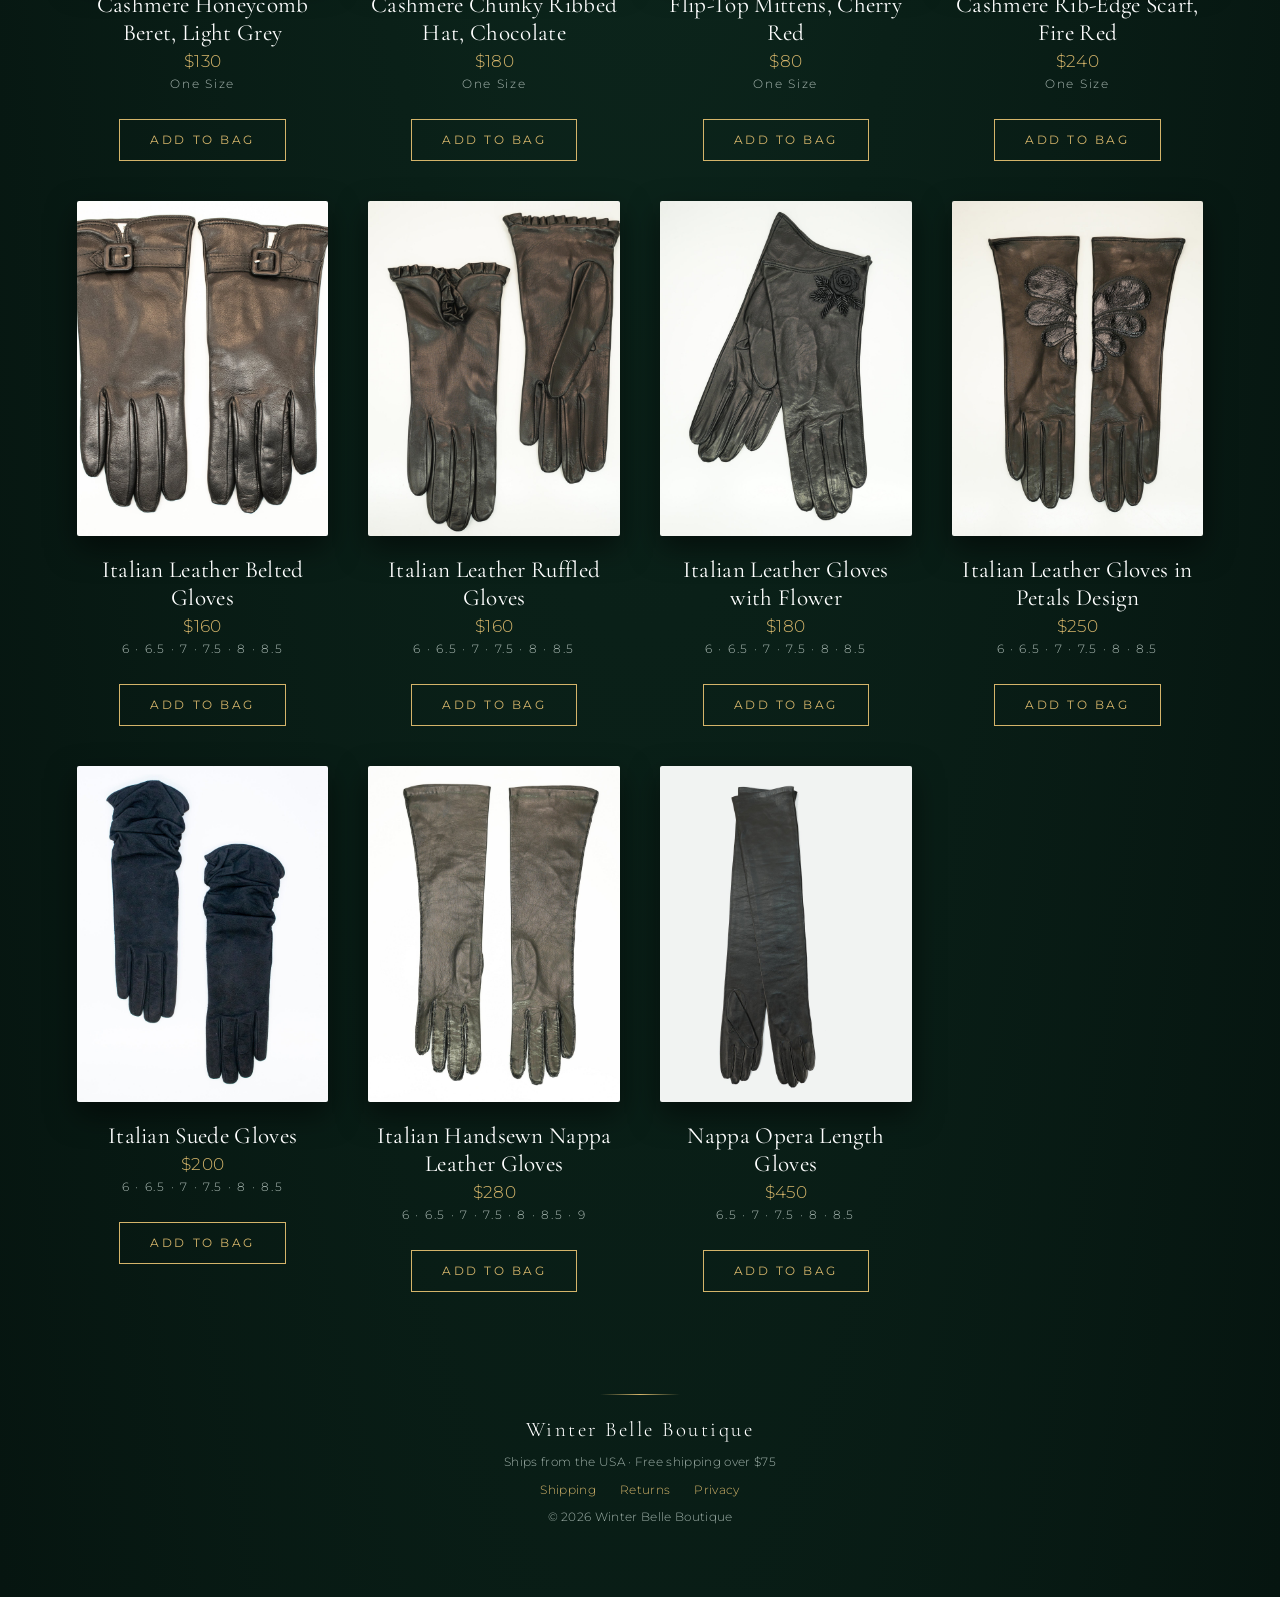
==== commit a7f06027: "Add Cashmere Lounge and Portolano gloves" ====
--- a/index.html
+++ b/index.html
@@ -1 +1 @@
-<!doctype html><html lang="en"><head><meta charset="utf-8"><meta name="viewport" content="width=device-width,initial-scale=1"><title>Winter Belle Boutique</title><link rel="stylesheet" href="styles.css"></head><body><header><a class="logo" href="index.html">WINTER BELLE</a><nav><a href="index.html#shop">Shop</a><a href="christmas.html">Christmas</a><a href="index.html#accessories">Accessories</a><a href="shipping.html">Shipping</a><a href="returns.html">Returns</a><a href="privacy.html">Privacy</a><a href="halloween.html">Halloween</a></nav></header><div class="hero"><div><div class="eyebrow">The Winter Collection</div><h1>Winter Belle Boutique</h1><p style="font-family:Cormorant Garamond,serif;font-size:1.5rem;font-style:italic">Graceful knits and refined layers for the most enchanting season.</p><a class="btn" href="#shop">Discover the Collection</a></div></div><div id="shop"></div><section><div class="eyebrow">Winter Belle</div><h2>Cable Knit Sweaters</h2><p>Classic cables in rich, wintry hues, knit for the most enchanting season.</p><div class="grid"><div class="card"><img src="img/cable-knit-sweater-cranberry-nofacecrop.jpg" alt="Cable Knit Sweater, Cranberry" loading="lazy"><h3>Cable Knit Sweater, Cranberry</h3><div class="price">$64.99</div><div class="sizes">S · M · L · XL · 1XL · 2XL · 3XL</div><button class="btn" data-sku="cable-knit-sweater-cranberry">Add to Bag</button></div><div class="card"><img src="img/cable-knit-sweater-ivory-nofacecrop.jpg" alt="Cable Knit Sweater, Ivory" loading="lazy"><h3>Cable Knit Sweater, Ivory</h3><div class="price">$64.99</div><div class="sizes">L · XL · 1XL · 3XL</div><button class="btn" data-sku="cable-knit-sweater-ivory">Add to Bag</button></div><div class="card"><img src="img/cable-knit-sweater-latte-nofacecrop.jpg" alt="Cable Knit Sweater, Latte" loading="lazy"><h3>Cable Knit Sweater, Latte</h3><div class="price">$64.99</div><div class="sizes">L · XL · 2XL · 3XL</div><button class="btn" data-sku="cable-knit-sweater-latte">Add to Bag</button></div><div class="card"><img src="img/cable-knit-sweater-charcoal-nofacecrop.jpg" alt="Cable Knit Sweater, Charcoal" loading="lazy"><h3>Cable Knit Sweater, Charcoal</h3><div class="price">$64.99</div><div class="sizes">L · XL · 1XL · 3XL · 4XL</div><button class="btn" data-sku="cable-knit-sweater-charcoal">Add to Bag</button></div></div></section><section><div class="eyebrow">Winter Belle</div><h2>Cardigans &amp; Layers</h2><p>Graceful layers for frosted mornings and fireside evenings.</p><div class="grid"><div class="card"><img src="img/cable-cardigan-grey.jpg" alt="Cable Cardigan, Grey" loading="lazy"><h3>Cable Cardigan, Grey</h3><div class="price">$68.99</div><div class="sizes">S · M · L · XL · 1XL · 4XL</div><button class="btn" data-sku="cable-cardigan-grey">Add to Bag</button></div><div class="card"><img src="img/brooks-button-cardigan-mocha.jpg" alt="Brooks Button Cardigan, Mocha" loading="lazy"><h3>Brooks Button Cardigan, Mocha</h3><div class="price">$69.99</div><div class="sizes">XS · S · M</div><button class="btn" data-sku="brooks-button-cardigan-mocha">Add to Bag</button></div><div class="card"><img src="img/brooks-button-cardigan-olive.jpg" alt="Brooks Button Cardigan, Olive" loading="lazy"><h3>Brooks Button Cardigan, Olive</h3><div class="price">$69.99</div><div class="sizes">S · M · L · XL · 2XL · 3XL</div><button class="btn" data-sku="brooks-button-cardigan-olive">Add to Bag</button></div><div class="card"><img src="img/checkered-snap-sherpa-ivory.jpg" alt="Checkered Snap Sherpa, Ivory" loading="lazy"><h3>Checkered Snap Sherpa, Ivory</h3><div class="price">$79.99</div><div class="sizes">S · M · L · XL · 1XL · 2XL · 3XL</div><button class="btn" data-sku="checkered-snap-sherpa-ivory">Add to Bag</button></div><div class="card"><img src="img/cori-cardigan-black.jpg" alt="Cori Cardigan, Black" loading="lazy"><h3>Cori Cardigan, Black</h3><div class="price">$58.99</div><div class="sizes">S · M · L · 1XL · 3XL</div><button class="btn" data-sku="cori-cardigan-black">Add to Bag</button></div></div></section><div id="accessories"></div><section><div class="eyebrow">Winter Belle</div><h2>Winter Accessories</h2><p>Pure cashmere and refined finishing touches, made to be treasured.</p><div class="grid"><div class="card"><img src="img/cashmere-honeycomb-beret-light-grey.jpg" alt="Cashmere Honeycomb Beret, Light Grey" loading="lazy"><h3>Cashmere Honeycomb Beret, Light Grey</h3><div class="price">$130</div><div class="sizes">One Size</div><button class="btn" data-sku="cashmere-honeycomb-beret-light-grey">Add to Bag</button></div><div class="card"><img src="img/cashmere-chunky-ribbed-hat-chocolate.jpg" alt="Cashmere Chunky Ribbed Hat, Chocolate" loading="lazy"><h3>Cashmere Chunky Ribbed Hat, Chocolate</h3><div class="price">$180</div><div class="sizes">One Size</div><button class="btn" data-sku="cashmere-chunky-ribbed-hat-chocolate">Add to Bag</button></div><div class="card"><img src="img/flip-top-mittens-cherry-red.jpg" alt="Flip-Top Mittens, Cherry Red" loading="lazy"><h3>Flip-Top Mittens, Cherry Red</h3><div class="price">$80</div><div class="sizes">One Size</div><button class="btn" data-sku="flip-top-mittens-cherry-red">Add to Bag</button></div><div class="card"><img src="img/cashmere-rib-edge-scarf-fire-red.jpg" alt="Cashmere Rib-Edge Scarf, Fire Red" loading="lazy"><h3>Cashmere Rib-Edge Scarf, Fire Red</h3><div class="price">$240</div><div class="sizes">One Size</div><button class="btn" data-sku="cashmere-rib-edge-scarf-fire-red">Add to Bag</button></div></div></section><footer><div class="divider"></div><div class="logo" style="font-size:1.3rem">Winter Belle Boutique</div><p>Ships from the USA · Free shipping over $75</p><a href="shipping.html">Shipping</a><a href="returns.html">Returns</a><a href="privacy.html">Privacy</a><p>© 2026 Winter Belle Boutique</p></footer><script src="checkout-links.js"></script><script src="snow.js"></script></body></html>+<!doctype html><html lang="en"><head><meta charset="utf-8"><meta name="viewport" content="width=device-width,initial-scale=1"><title>Winter Belle Boutique</title><link rel="stylesheet" href="styles.css"></head><body><header><a class="logo" href="index.html">WINTER BELLE</a><nav><a href="index.html#shop">Shop</a><a href="index.html#cashmere-lounge">Cashmere Lounge</a><a href="christmas.html">Christmas</a><a href="index.html#accessories">Accessories</a><a href="shipping.html">Shipping</a><a href="returns.html">Returns</a><a href="privacy.html">Privacy</a><a href="halloween.html">Halloween</a></nav></header><div class="hero"><div><div class="eyebrow">The Winter Collection</div><h1>Winter Belle Boutique</h1><p style="font-family:Cormorant Garamond,serif;font-size:1.5rem;font-style:italic">Graceful knits and refined layers for the most enchanting season.</p><a class="btn" href="#shop">Discover the Collection</a></div></div><div id="shop"></div><section><div class="eyebrow">Winter Belle</div><h2>Cable Knit Sweaters</h2><p>Classic cables in rich, wintry hues, knit for the most enchanting season.</p><div class="grid"><div class="card"><img src="img/cable-knit-sweater-cranberry-nofacecrop.jpg" alt="Cable Knit Sweater, Cranberry" loading="lazy"><h3>Cable Knit Sweater, Cranberry</h3><div class="price">$64.99</div><div class="sizes">S · M · L · XL · 1XL · 2XL · 3XL</div><button class="btn" data-sku="cable-knit-sweater-cranberry">Add to Bag</button></div><div class="card"><img src="img/cable-knit-sweater-ivory-nofacecrop.jpg" alt="Cable Knit Sweater, Ivory" loading="lazy"><h3>Cable Knit Sweater, Ivory</h3><div class="price">$64.99</div><div class="sizes">L · XL · 1XL · 3XL</div><button class="btn" data-sku="cable-knit-sweater-ivory">Add to Bag</button></div><div class="card"><img src="img/cable-knit-sweater-latte-nofacecrop.jpg" alt="Cable Knit Sweater, Latte" loading="lazy"><h3>Cable Knit Sweater, Latte</h3><div class="price">$64.99</div><div class="sizes">L · XL · 2XL · 3XL</div><button class="btn" data-sku="cable-knit-sweater-latte">Add to Bag</button></div><div class="card"><img src="img/cable-knit-sweater-charcoal-nofacecrop.jpg" alt="Cable Knit Sweater, Charcoal" loading="lazy"><h3>Cable Knit Sweater, Charcoal</h3><div class="price">$64.99</div><div class="sizes">L · XL · 1XL · 3XL · 4XL</div><button class="btn" data-sku="cable-knit-sweater-charcoal">Add to Bag</button></div></div></section><section><div class="eyebrow">Winter Belle</div><h2>Cardigans &amp; Layers</h2><p>Graceful layers for frosted mornings and fireside evenings.</p><div class="grid"><div class="card"><img src="img/cable-cardigan-grey.jpg" alt="Cable Cardigan, Grey" loading="lazy"><h3>Cable Cardigan, Grey</h3><div class="price">$68.99</div><div class="sizes">S · M · L · XL · 1XL · 4XL</div><button class="btn" data-sku="cable-cardigan-grey">Add to Bag</button></div><div class="card"><img src="img/brooks-button-cardigan-mocha.jpg" alt="Brooks Button Cardigan, Mocha" loading="lazy"><h3>Brooks Button Cardigan, Mocha</h3><div class="price">$69.99</div><div class="sizes">XS · S · M</div><button class="btn" data-sku="brooks-button-cardigan-mocha">Add to Bag</button></div><div class="card"><img src="img/brooks-button-cardigan-olive.jpg" alt="Brooks Button Cardigan, Olive" loading="lazy"><h3>Brooks Button Cardigan, Olive</h3><div class="price">$69.99</div><div class="sizes">S · M · L · XL · 2XL · 3XL</div><button class="btn" data-sku="brooks-button-cardigan-olive">Add to Bag</button></div><div class="card"><img src="img/checkered-snap-sherpa-ivory.jpg" alt="Checkered Snap Sherpa, Ivory" loading="lazy"><h3>Checkered Snap Sherpa, Ivory</h3><div class="price">$79.99</div><div class="sizes">S · M · L · XL · 1XL · 2XL · 3XL</div><button class="btn" data-sku="checkered-snap-sherpa-ivory">Add to Bag</button></div><div class="card"><img src="img/cori-cardigan-black.jpg" alt="Cori Cardigan, Black" loading="lazy"><h3>Cori Cardigan, Black</h3><div class="price">$58.99</div><div class="sizes">S · M · L · 1XL · 3XL</div><button class="btn" data-sku="cori-cardigan-black">Add to Bag</button></div></div></section><div id="cashmere-lounge"></div><section><div class="eyebrow">Winter Belle</div><h2>Cashmere Lounge</h2><p>Whisper-soft pure cashmere for slow, starlit evenings at home.</p><div class="grid"><div class="card"><img src="img/cashmere-pants-black.jpg" alt="Cashmere Pants, Black" loading="lazy"><h3>Cashmere Pants, Black</h3><div class="price">$300</div><div class="sizes">XS · S · M · L</div><button class="btn" data-sku="cashmere-pants-black">Add to Bag</button></div><div class="card"><img src="img/cashmere-pants-light-grey.jpg" alt="Cashmere Pants, Light Grey" loading="lazy"><h3>Cashmere Pants, Light Grey</h3><div class="price">$300</div><div class="sizes">XS · S · M · L</div><button class="btn" data-sku="cashmere-pants-light-grey">Add to Bag</button></div><div class="card"><img src="img/cashmere-pants-nile-brown.jpg" alt="Cashmere Pants, Nile Brown" loading="lazy"><h3>Cashmere Pants, Nile Brown</h3><div class="price">$300</div><div class="sizes">XS · S · M · L</div><button class="btn" data-sku="cashmere-pants-nile-brown">Add to Bag</button></div><div class="card"><img src="img/cashmere-robe-light-grey.jpg" alt="Cashmere Robe, Light Grey" loading="lazy"><h3>Cashmere Robe, Light Grey</h3><div class="price">$500</div><div class="sizes">XS · S · M · L</div><button class="btn" data-sku="cashmere-robe-light-grey">Add to Bag</button></div><div class="card"><img src="img/cashmere-robe-nile-brown.jpg" alt="Cashmere Robe, Nile Brown" loading="lazy"><h3>Cashmere Robe, Nile Brown</h3><div class="price">$500</div><div class="sizes">XS · S · M · L</div><button class="btn" data-sku="cashmere-robe-nile-brown">Add to Bag</button></div></div></section><div id="accessories"></div><section><div class="eyebrow">Winter Belle</div><h2>Winter Accessories</h2><p>Pure cashmere and refined finishing touches, made to be treasured.</p><div class="grid"><div class="card"><img src="img/cashmere-honeycomb-beret-light-grey.jpg" alt="Cashmere Honeycomb Beret, Light Grey" loading="lazy"><h3>Cashmere Honeycomb Beret, Light Grey</h3><div class="price">$130</div><div class="sizes">One Size</div><button class="btn" data-sku="cashmere-honeycomb-beret-light-grey">Add to Bag</button></div><div class="card"><img src="img/cashmere-chunky-ribbed-hat-chocolate.jpg" alt="Cashmere Chunky Ribbed Hat, Chocolate" loading="lazy"><h3>Cashmere Chunky Ribbed Hat, Chocolate</h3><div class="price">$180</div><div class="sizes">One Size</div><button class="btn" data-sku="cashmere-chunky-ribbed-hat-chocolate">Add to Bag</button></div><div class="card"><img src="img/flip-top-mittens-cherry-red.jpg" alt="Flip-Top Mittens, Cherry Red" loading="lazy"><h3>Flip-Top Mittens, Cherry Red</h3><div class="price">$80</div><div class="sizes">One Size</div><button class="btn" data-sku="flip-top-mittens-cherry-red">Add to Bag</button></div><div class="card"><img src="img/cashmere-rib-edge-scarf-fire-red.jpg" alt="Cashmere Rib-Edge Scarf, Fire Red" loading="lazy"><h3>Cashmere Rib-Edge Scarf, Fire Red</h3><div class="price">$240</div><div class="sizes">One Size</div><button class="btn" data-sku="cashmere-rib-edge-scarf-fire-red">Add to Bag</button></div><div class="card"><img src="img/italian-leather-belted-gloves.jpg" alt="Italian Leather Belted Gloves" loading="lazy"><h3>Italian Leather Belted Gloves</h3><div class="price">$160</div><div class="sizes">6 · 6.5 · 7 · 7.5 · 8 · 8.5</div><button class="btn" data-sku="italian-leather-belted-gloves">Add to Bag</button></div><div class="card"><img src="img/italian-leather-ruffled-gloves.jpg" alt="Italian Leather Ruffled Gloves" loading="lazy"><h3>Italian Leather Ruffled Gloves</h3><div class="price">$160</div><div class="sizes">6 · 6.5 · 7 · 7.5 · 8 · 8.5</div><button class="btn" data-sku="italian-leather-ruffled-gloves">Add to Bag</button></div><div class="card"><img src="img/italian-leather-gloves-with-flower.jpg" alt="Italian Leather Gloves with Flower" loading="lazy"><h3>Italian Leather Gloves with Flower</h3><div class="price">$180</div><div class="sizes">6 · 6.5 · 7 · 7.5 · 8 · 8.5</div><button class="btn" data-sku="italian-leather-gloves-with-flower">Add to Bag</button></div><div class="card"><img src="img/italian-leather-gloves-in-petals-design.jpg" alt="Italian Leather Gloves in Petals Design" loading="lazy"><h3>Italian Leather Gloves in Petals Design</h3><div class="price">$250</div><div class="sizes">6 · 6.5 · 7 · 7.5 · 8 · 8.5</div><button class="btn" data-sku="italian-leather-gloves-in-petals-design">Add to Bag</button></div><div class="card"><img src="img/italian-suede-gloves.jpg" alt="Italian Suede Gloves" loading="lazy"><h3>Italian Suede Gloves</h3><div class="price">$200</div><div class="sizes">6 · 6.5 · 7 · 7.5 · 8 · 8.5</div><button class="btn" data-sku="italian-suede-gloves">Add to Bag</button></div><div class="card"><img src="img/italian-handsewn-nappa-leather-gloves.jpg" alt="Italian Handsewn Nappa Leather Gloves" loading="lazy"><h3>Italian Handsewn Nappa Leather Gloves</h3><div class="price">$280</div><div class="sizes">6 · 6.5 · 7 · 7.5 · 8 · 8.5 · 9</div><button class="btn" data-sku="italian-handsewn-nappa-leather-gloves">Add to Bag</button></div><div class="card"><img src="img/nappa-opera-length-gloves.jpg" alt="Nappa Opera Length Gloves" loading="lazy"><h3>Nappa Opera Length Gloves</h3><div class="price">$450</div><div class="sizes">6.5 · 7 · 7.5 · 8 · 8.5</div><button class="btn" data-sku="nappa-opera-length-gloves">Add to Bag</button></div></div></section><footer><div class="divider"></div><div class="logo" style="font-size:1.3rem">Winter Belle Boutique</div><p>Ships from the USA · Free shipping over $75</p><a href="shipping.html">Shipping</a><a href="returns.html">Returns</a><a href="privacy.html">Privacy</a><p>© 2026 Winter Belle Boutique</p></footer><script src="checkout-links.js"></script><script src="snow.js"></script></body></html>
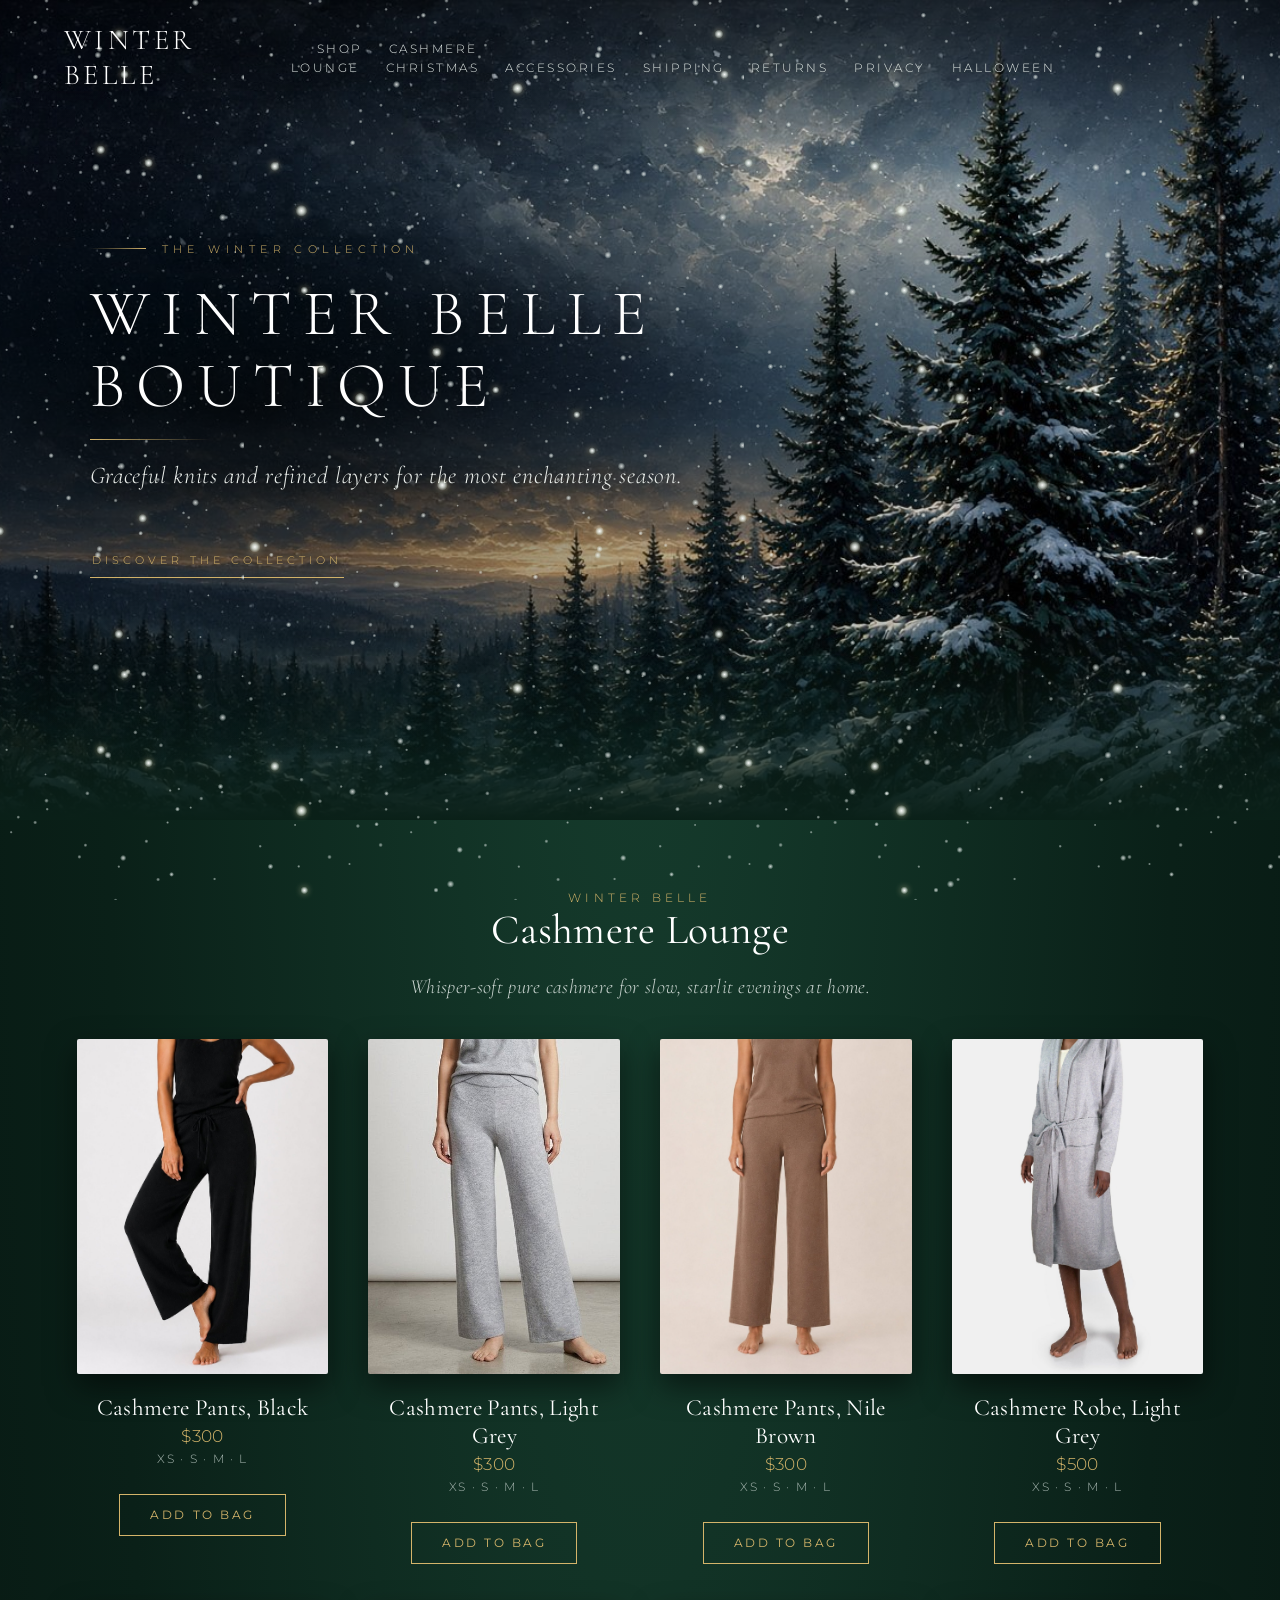
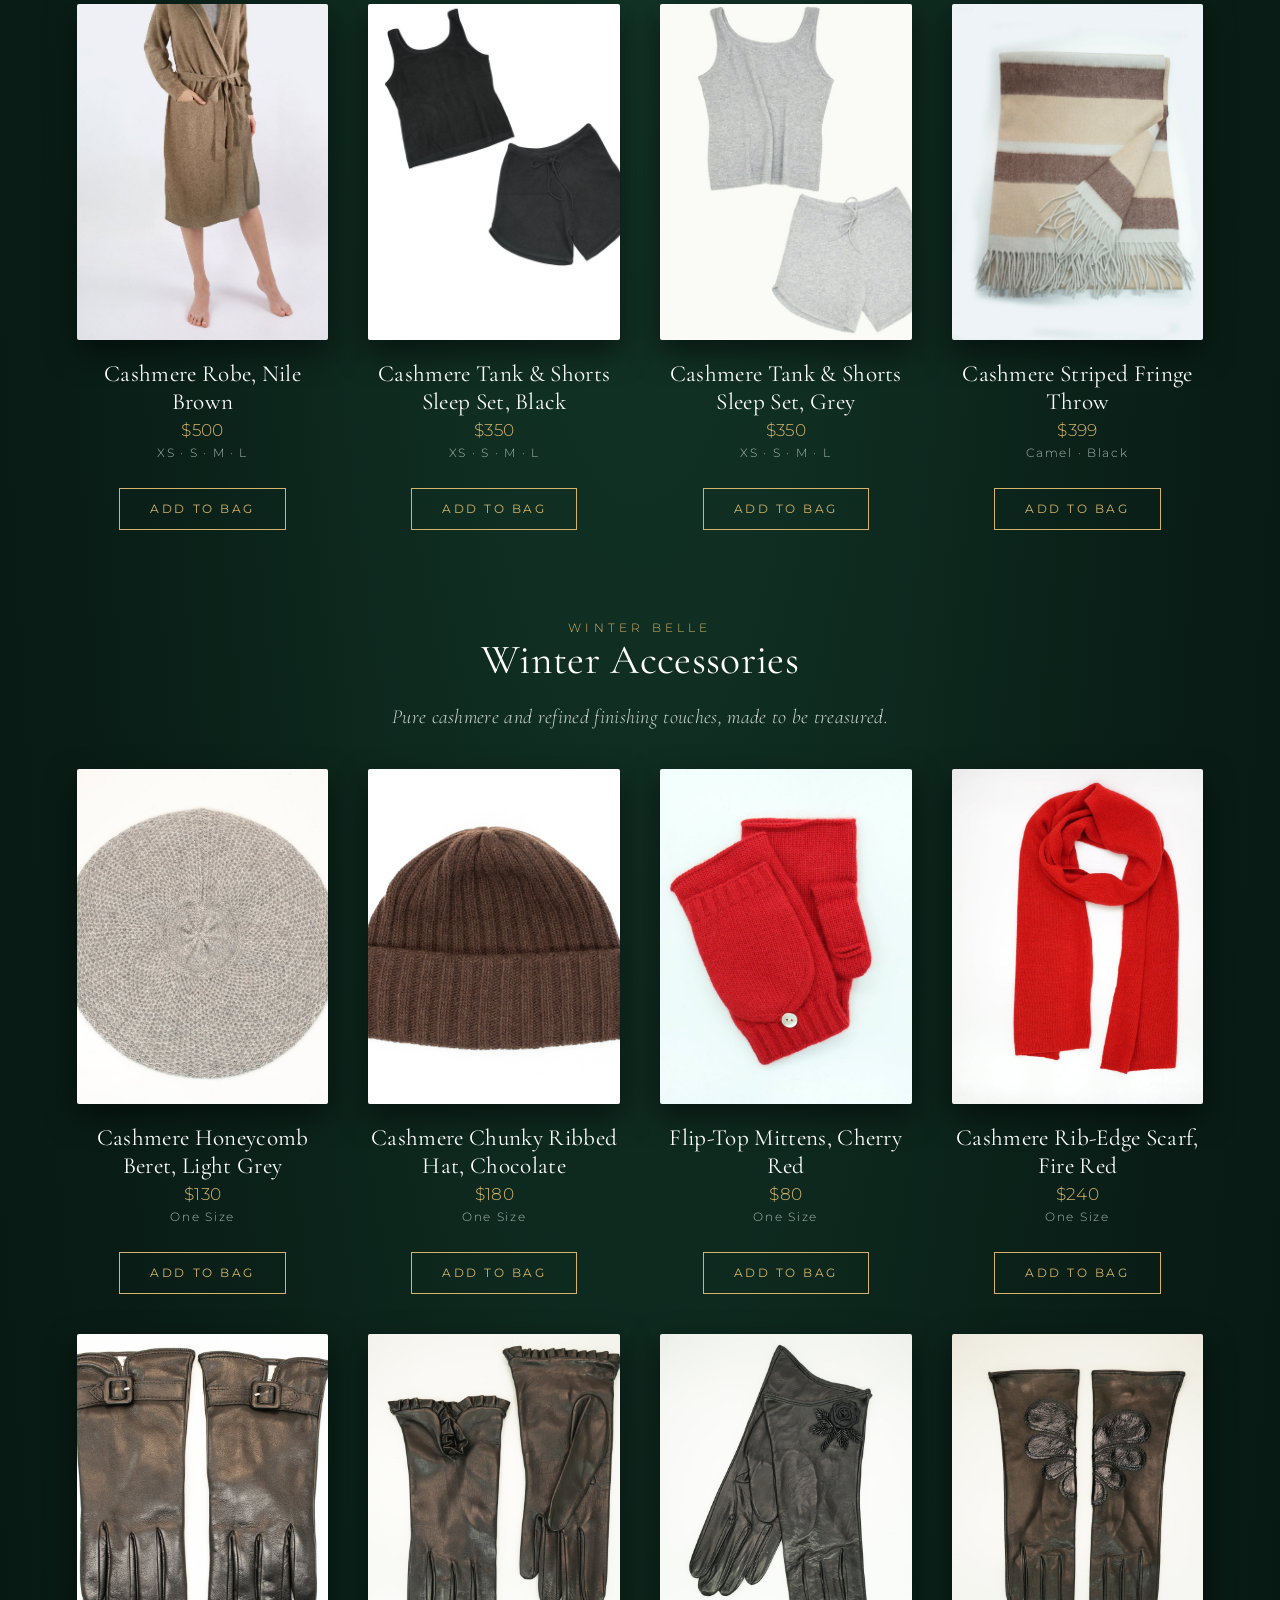
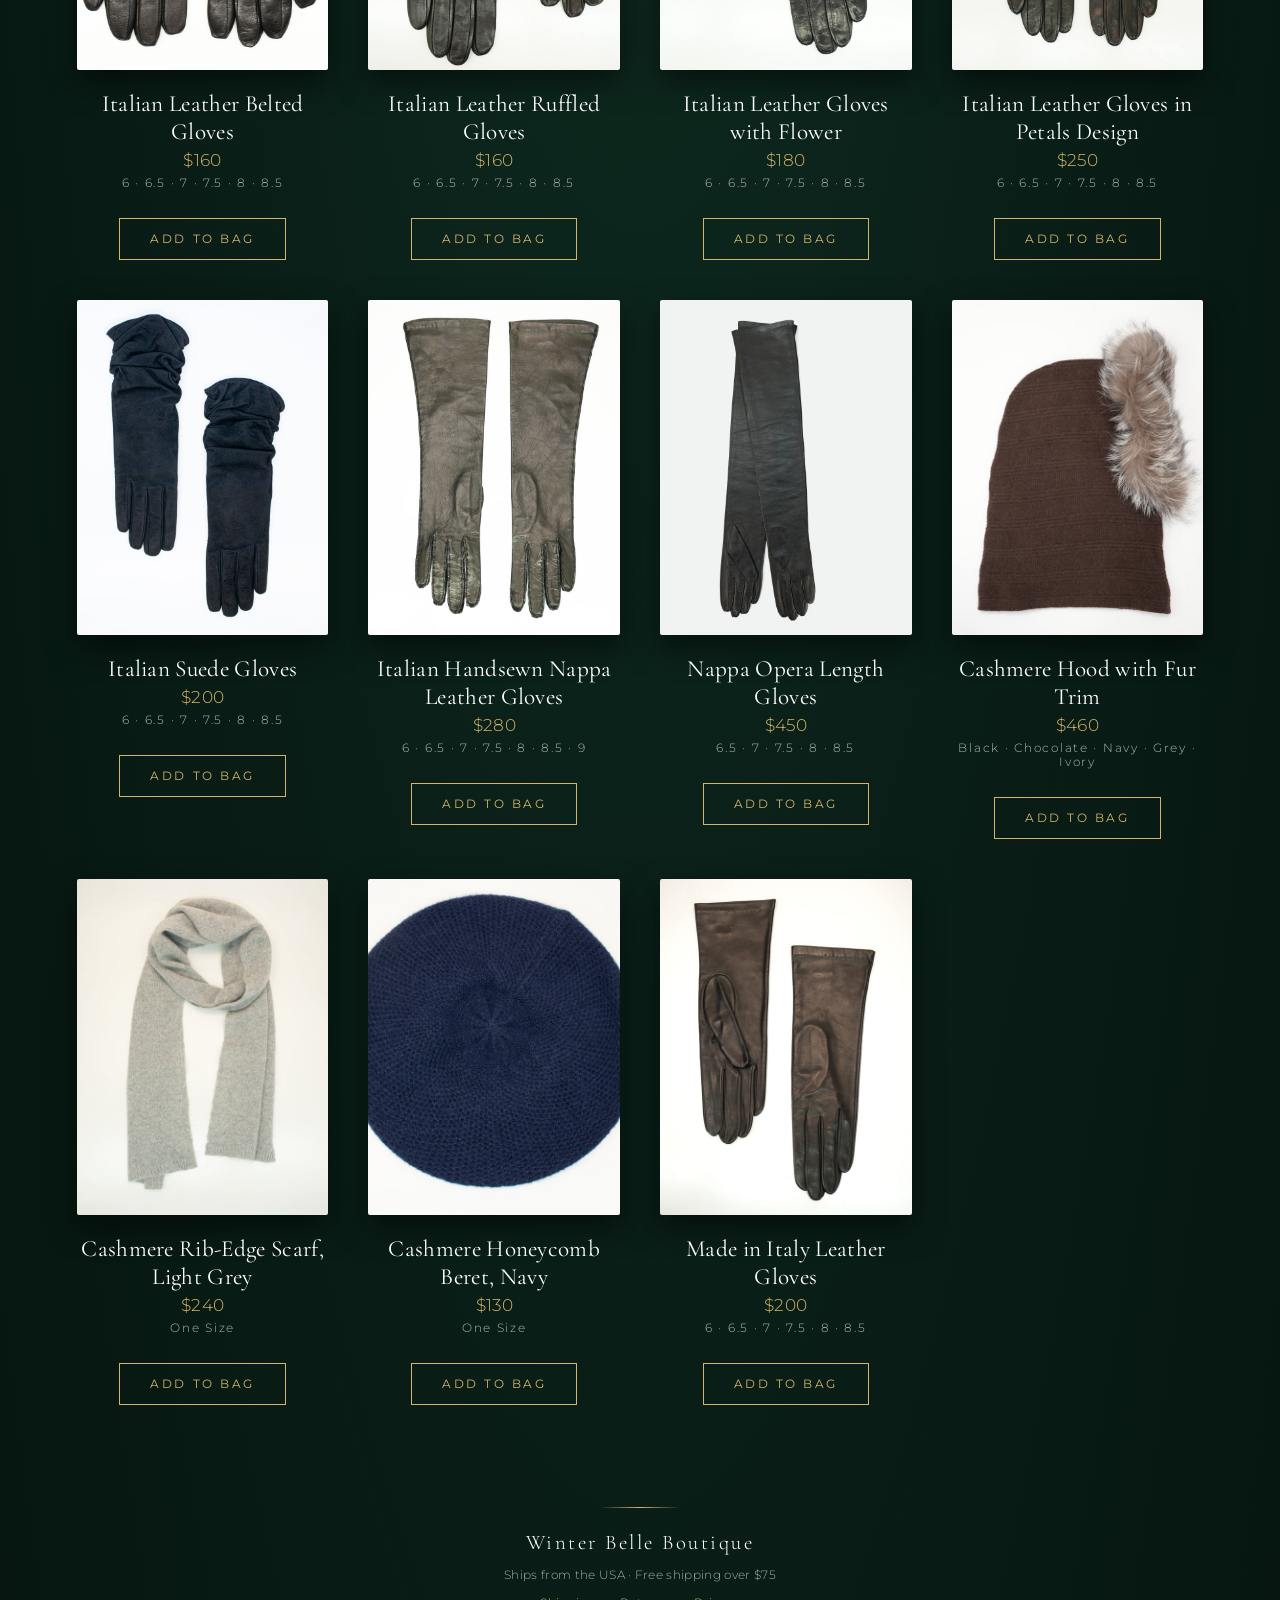
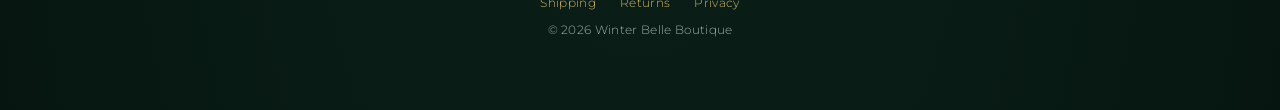
==== commit c491edc2: "Add Winter & Holiday pieces, remove Michelle Mae" ====
--- a/index.html
+++ b/index.html
@@ -1 +1 @@
-<!doctype html><html lang="en"><head><meta charset="utf-8"><meta name="viewport" content="width=device-width,initial-scale=1"><title>Winter Belle Boutique</title><link rel="stylesheet" href="styles.css"></head><body><header><a class="logo" href="index.html">WINTER BELLE</a><nav><a href="index.html#shop">Shop</a><a href="index.html#cashmere-lounge">Cashmere Lounge</a><a href="christmas.html">Christmas</a><a href="index.html#accessories">Accessories</a><a href="shipping.html">Shipping</a><a href="returns.html">Returns</a><a href="privacy.html">Privacy</a><a href="halloween.html">Halloween</a></nav></header><div class="hero"><div><div class="eyebrow">The Winter Collection</div><h1>Winter Belle Boutique</h1><p style="font-family:Cormorant Garamond,serif;font-size:1.5rem;font-style:italic">Graceful knits and refined layers for the most enchanting season.</p><a class="btn" href="#shop">Discover the Collection</a></div></div><div id="shop"></div><section><div class="eyebrow">Winter Belle</div><h2>Cable Knit Sweaters</h2><p>Classic cables in rich, wintry hues, knit for the most enchanting season.</p><div class="grid"><div class="card"><img src="img/cable-knit-sweater-cranberry-nofacecrop.jpg" alt="Cable Knit Sweater, Cranberry" loading="lazy"><h3>Cable Knit Sweater, Cranberry</h3><div class="price">$64.99</div><div class="sizes">S · M · L · XL · 1XL · 2XL · 3XL</div><button class="btn" data-sku="cable-knit-sweater-cranberry">Add to Bag</button></div><div class="card"><img src="img/cable-knit-sweater-ivory-nofacecrop.jpg" alt="Cable Knit Sweater, Ivory" loading="lazy"><h3>Cable Knit Sweater, Ivory</h3><div class="price">$64.99</div><div class="sizes">L · XL · 1XL · 3XL</div><button class="btn" data-sku="cable-knit-sweater-ivory">Add to Bag</button></div><div class="card"><img src="img/cable-knit-sweater-latte-nofacecrop.jpg" alt="Cable Knit Sweater, Latte" loading="lazy"><h3>Cable Knit Sweater, Latte</h3><div class="price">$64.99</div><div class="sizes">L · XL · 2XL · 3XL</div><button class="btn" data-sku="cable-knit-sweater-latte">Add to Bag</button></div><div class="card"><img src="img/cable-knit-sweater-charcoal-nofacecrop.jpg" alt="Cable Knit Sweater, Charcoal" loading="lazy"><h3>Cable Knit Sweater, Charcoal</h3><div class="price">$64.99</div><div class="sizes">L · XL · 1XL · 3XL · 4XL</div><button class="btn" data-sku="cable-knit-sweater-charcoal">Add to Bag</button></div></div></section><section><div class="eyebrow">Winter Belle</div><h2>Cardigans &amp; Layers</h2><p>Graceful layers for frosted mornings and fireside evenings.</p><div class="grid"><div class="card"><img src="img/cable-cardigan-grey.jpg" alt="Cable Cardigan, Grey" loading="lazy"><h3>Cable Cardigan, Grey</h3><div class="price">$68.99</div><div class="sizes">S · M · L · XL · 1XL · 4XL</div><button class="btn" data-sku="cable-cardigan-grey">Add to Bag</button></div><div class="card"><img src="img/brooks-button-cardigan-mocha.jpg" alt="Brooks Button Cardigan, Mocha" loading="lazy"><h3>Brooks Button Cardigan, Mocha</h3><div class="price">$69.99</div><div class="sizes">XS · S · M</div><button class="btn" data-sku="brooks-button-cardigan-mocha">Add to Bag</button></div><div class="card"><img src="img/brooks-button-cardigan-olive.jpg" alt="Brooks Button Cardigan, Olive" loading="lazy"><h3>Brooks Button Cardigan, Olive</h3><div class="price">$69.99</div><div class="sizes">S · M · L · XL · 2XL · 3XL</div><button class="btn" data-sku="brooks-button-cardigan-olive">Add to Bag</button></div><div class="card"><img src="img/checkered-snap-sherpa-ivory.jpg" alt="Checkered Snap Sherpa, Ivory" loading="lazy"><h3>Checkered Snap Sherpa, Ivory</h3><div class="price">$79.99</div><div class="sizes">S · M · L · XL · 1XL · 2XL · 3XL</div><button class="btn" data-sku="checkered-snap-sherpa-ivory">Add to Bag</button></div><div class="card"><img src="img/cori-cardigan-black.jpg" alt="Cori Cardigan, Black" loading="lazy"><h3>Cori Cardigan, Black</h3><div class="price">$58.99</div><div class="sizes">S · M · L · 1XL · 3XL</div><button class="btn" data-sku="cori-cardigan-black">Add to Bag</button></div></div></section><div id="cashmere-lounge"></div><section><div class="eyebrow">Winter Belle</div><h2>Cashmere Lounge</h2><p>Whisper-soft pure cashmere for slow, starlit evenings at home.</p><div class="grid"><div class="card"><img src="img/cashmere-pants-black.jpg" alt="Cashmere Pants, Black" loading="lazy"><h3>Cashmere Pants, Black</h3><div class="price">$300</div><div class="sizes">XS · S · M · L</div><button class="btn" data-sku="cashmere-pants-black">Add to Bag</button></div><div class="card"><img src="img/cashmere-pants-light-grey.jpg" alt="Cashmere Pants, Light Grey" loading="lazy"><h3>Cashmere Pants, Light Grey</h3><div class="price">$300</div><div class="sizes">XS · S · M · L</div><button class="btn" data-sku="cashmere-pants-light-grey">Add to Bag</button></div><div class="card"><img src="img/cashmere-pants-nile-brown.jpg" alt="Cashmere Pants, Nile Brown" loading="lazy"><h3>Cashmere Pants, Nile Brown</h3><div class="price">$300</div><div class="sizes">XS · S · M · L</div><button class="btn" data-sku="cashmere-pants-nile-brown">Add to Bag</button></div><div class="card"><img src="img/cashmere-robe-light-grey.jpg" alt="Cashmere Robe, Light Grey" loading="lazy"><h3>Cashmere Robe, Light Grey</h3><div class="price">$500</div><div class="sizes">XS · S · M · L</div><button class="btn" data-sku="cashmere-robe-light-grey">Add to Bag</button></div><div class="card"><img src="img/cashmere-robe-nile-brown.jpg" alt="Cashmere Robe, Nile Brown" loading="lazy"><h3>Cashmere Robe, Nile Brown</h3><div class="price">$500</div><div class="sizes">XS · S · M · L</div><button class="btn" data-sku="cashmere-robe-nile-brown">Add to Bag</button></div></div></section><div id="accessories"></div><section><div class="eyebrow">Winter Belle</div><h2>Winter Accessories</h2><p>Pure cashmere and refined finishing touches, made to be treasured.</p><div class="grid"><div class="card"><img src="img/cashmere-honeycomb-beret-light-grey.jpg" alt="Cashmere Honeycomb Beret, Light Grey" loading="lazy"><h3>Cashmere Honeycomb Beret, Light Grey</h3><div class="price">$130</div><div class="sizes">One Size</div><button class="btn" data-sku="cashmere-honeycomb-beret-light-grey">Add to Bag</button></div><div class="card"><img src="img/cashmere-chunky-ribbed-hat-chocolate.jpg" alt="Cashmere Chunky Ribbed Hat, Chocolate" loading="lazy"><h3>Cashmere Chunky Ribbed Hat, Chocolate</h3><div class="price">$180</div><div class="sizes">One Size</div><button class="btn" data-sku="cashmere-chunky-ribbed-hat-chocolate">Add to Bag</button></div><div class="card"><img src="img/flip-top-mittens-cherry-red.jpg" alt="Flip-Top Mittens, Cherry Red" loading="lazy"><h3>Flip-Top Mittens, Cherry Red</h3><div class="price">$80</div><div class="sizes">One Size</div><button class="btn" data-sku="flip-top-mittens-cherry-red">Add to Bag</button></div><div class="card"><img src="img/cashmere-rib-edge-scarf-fire-red.jpg" alt="Cashmere Rib-Edge Scarf, Fire Red" loading="lazy"><h3>Cashmere Rib-Edge Scarf, Fire Red</h3><div class="price">$240</div><div class="sizes">One Size</div><button class="btn" data-sku="cashmere-rib-edge-scarf-fire-red">Add to Bag</button></div><div class="card"><img src="img/italian-leather-belted-gloves.jpg" alt="Italian Leather Belted Gloves" loading="lazy"><h3>Italian Leather Belted Gloves</h3><div class="price">$160</div><div class="sizes">6 · 6.5 · 7 · 7.5 · 8 · 8.5</div><button class="btn" data-sku="italian-leather-belted-gloves">Add to Bag</button></div><div class="card"><img src="img/italian-leather-ruffled-gloves.jpg" alt="Italian Leather Ruffled Gloves" loading="lazy"><h3>Italian Leather Ruffled Gloves</h3><div class="price">$160</div><div class="sizes">6 · 6.5 · 7 · 7.5 · 8 · 8.5</div><button class="btn" data-sku="italian-leather-ruffled-gloves">Add to Bag</button></div><div class="card"><img src="img/italian-leather-gloves-with-flower.jpg" alt="Italian Leather Gloves with Flower" loading="lazy"><h3>Italian Leather Gloves with Flower</h3><div class="price">$180</div><div class="sizes">6 · 6.5 · 7 · 7.5 · 8 · 8.5</div><button class="btn" data-sku="italian-leather-gloves-with-flower">Add to Bag</button></div><div class="card"><img src="img/italian-leather-gloves-in-petals-design.jpg" alt="Italian Leather Gloves in Petals Design" loading="lazy"><h3>Italian Leather Gloves in Petals Design</h3><div class="price">$250</div><div class="sizes">6 · 6.5 · 7 · 7.5 · 8 · 8.5</div><button class="btn" data-sku="italian-leather-gloves-in-petals-design">Add to Bag</button></div><div class="card"><img src="img/italian-suede-gloves.jpg" alt="Italian Suede Gloves" loading="lazy"><h3>Italian Suede Gloves</h3><div class="price">$200</div><div class="sizes">6 · 6.5 · 7 · 7.5 · 8 · 8.5</div><button class="btn" data-sku="italian-suede-gloves">Add to Bag</button></div><div class="card"><img src="img/italian-handsewn-nappa-leather-gloves.jpg" alt="Italian Handsewn Nappa Leather Gloves" loading="lazy"><h3>Italian Handsewn Nappa Leather Gloves</h3><div class="price">$280</div><div class="sizes">6 · 6.5 · 7 · 7.5 · 8 · 8.5 · 9</div><button class="btn" data-sku="italian-handsewn-nappa-leather-gloves">Add to Bag</button></div><div class="card"><img src="img/nappa-opera-length-gloves.jpg" alt="Nappa Opera Length Gloves" loading="lazy"><h3>Nappa Opera Length Gloves</h3><div class="price">$450</div><div class="sizes">6.5 · 7 · 7.5 · 8 · 8.5</div><button class="btn" data-sku="nappa-opera-length-gloves">Add to Bag</button></div></div></section><footer><div class="divider"></div><div class="logo" style="font-size:1.3rem">Winter Belle Boutique</div><p>Ships from the USA · Free shipping over $75</p><a href="shipping.html">Shipping</a><a href="returns.html">Returns</a><a href="privacy.html">Privacy</a><p>© 2026 Winter Belle Boutique</p></footer><script src="checkout-links.js"></script><script src="snow.js"></script></body></html>+<!doctype html><html lang="en"><head><meta charset="utf-8"><meta name="viewport" content="width=device-width,initial-scale=1"><title>Winter Belle Boutique</title><link rel="stylesheet" href="styles.css"></head><body><header><a class="logo" href="index.html">WINTER BELLE</a><nav><a href="index.html#shop">Shop</a><a href="index.html#cashmere-lounge">Cashmere Lounge</a><a href="christmas.html">Christmas</a><a href="index.html#accessories">Accessories</a><a href="shipping.html">Shipping</a><a href="returns.html">Returns</a><a href="privacy.html">Privacy</a><a href="halloween.html">Halloween</a></nav></header><div class="hero"><div><div class="eyebrow">The Winter Collection</div><h1>Winter Belle Boutique</h1><p style="font-family:Cormorant Garamond,serif;font-size:1.5rem;font-style:italic">Graceful knits and refined layers for the most enchanting season.</p><a class="btn" href="#shop">Discover the Collection</a></div></div><div id="shop"></div><div id="cashmere-lounge"></div><section><div class="eyebrow">Winter Belle</div><h2>Cashmere Lounge</h2><p>Whisper-soft pure cashmere for slow, starlit evenings at home.</p><div class="grid"><div class="card"><img src="img/cashmere-pants-black.jpg" alt="Cashmere Pants, Black" loading="lazy"><h3>Cashmere Pants, Black</h3><div class="price">$300</div><div class="sizes">XS · S · M · L</div><button class="btn" data-sku="cashmere-pants-black">Add to Bag</button></div><div class="card"><img src="img/cashmere-pants-light-grey.jpg" alt="Cashmere Pants, Light Grey" loading="lazy"><h3>Cashmere Pants, Light Grey</h3><div class="price">$300</div><div class="sizes">XS · S · M · L</div><button class="btn" data-sku="cashmere-pants-light-grey">Add to Bag</button></div><div class="card"><img src="img/cashmere-pants-nile-brown.jpg" alt="Cashmere Pants, Nile Brown" loading="lazy"><h3>Cashmere Pants, Nile Brown</h3><div class="price">$300</div><div class="sizes">XS · S · M · L</div><button class="btn" data-sku="cashmere-pants-nile-brown">Add to Bag</button></div><div class="card"><img src="img/cashmere-robe-light-grey.jpg" alt="Cashmere Robe, Light Grey" loading="lazy"><h3>Cashmere Robe, Light Grey</h3><div class="price">$500</div><div class="sizes">XS · S · M · L</div><button class="btn" data-sku="cashmere-robe-light-grey">Add to Bag</button></div><div class="card"><img src="img/cashmere-robe-nile-brown.jpg" alt="Cashmere Robe, Nile Brown" loading="lazy"><h3>Cashmere Robe, Nile Brown</h3><div class="price">$500</div><div class="sizes">XS · S · M · L</div><button class="btn" data-sku="cashmere-robe-nile-brown">Add to Bag</button></div><div class="card"><img src="img/cashmere-tank-shorts-sleep-set-black.jpg" alt="Cashmere Tank &amp; Shorts Sleep Set, Black" loading="lazy"><h3>Cashmere Tank &amp; Shorts Sleep Set, Black</h3><div class="price">$350</div><div class="sizes">XS · S · M · L</div><button class="btn" data-sku="cashmere-tank-shorts-sleep-set-black">Add to Bag</button></div><div class="card"><img src="img/cashmere-tank-shorts-sleep-set-grey.jpg" alt="Cashmere Tank &amp; Shorts Sleep Set, Grey" loading="lazy"><h3>Cashmere Tank &amp; Shorts Sleep Set, Grey</h3><div class="price">$350</div><div class="sizes">XS · S · M · L</div><button class="btn" data-sku="cashmere-tank-shorts-sleep-set-grey">Add to Bag</button></div><div class="card"><img src="img/cashmere-striped-fringe-throw.jpg" alt="Cashmere Striped Fringe Throw" loading="lazy"><h3>Cashmere Striped Fringe Throw</h3><div class="price">$399</div><div class="sizes">Camel · Black</div><button class="btn" data-sku="cashmere-striped-fringe-throw">Add to Bag</button></div></div></section><div id="accessories"></div><section><div class="eyebrow">Winter Belle</div><h2>Winter Accessories</h2><p>Pure cashmere and refined finishing touches, made to be treasured.</p><div class="grid"><div class="card"><img src="img/cashmere-honeycomb-beret-light-grey.jpg" alt="Cashmere Honeycomb Beret, Light Grey" loading="lazy"><h3>Cashmere Honeycomb Beret, Light Grey</h3><div class="price">$130</div><div class="sizes">One Size</div><button class="btn" data-sku="cashmere-honeycomb-beret-light-grey">Add to Bag</button></div><div class="card"><img src="img/cashmere-chunky-ribbed-hat-chocolate.jpg" alt="Cashmere Chunky Ribbed Hat, Chocolate" loading="lazy"><h3>Cashmere Chunky Ribbed Hat, Chocolate</h3><div class="price">$180</div><div class="sizes">One Size</div><button class="btn" data-sku="cashmere-chunky-ribbed-hat-chocolate">Add to Bag</button></div><div class="card"><img src="img/flip-top-mittens-cherry-red.jpg" alt="Flip-Top Mittens, Cherry Red" loading="lazy"><h3>Flip-Top Mittens, Cherry Red</h3><div class="price">$80</div><div class="sizes">One Size</div><button class="btn" data-sku="flip-top-mittens-cherry-red">Add to Bag</button></div><div class="card"><img src="img/cashmere-rib-edge-scarf-fire-red.jpg" alt="Cashmere Rib-Edge Scarf, Fire Red" loading="lazy"><h3>Cashmere Rib-Edge Scarf, Fire Red</h3><div class="price">$240</div><div class="sizes">One Size</div><button class="btn" data-sku="cashmere-rib-edge-scarf-fire-red">Add to Bag</button></div><div class="card"><img src="img/italian-leather-belted-gloves.jpg" alt="Italian Leather Belted Gloves" loading="lazy"><h3>Italian Leather Belted Gloves</h3><div class="price">$160</div><div class="sizes">6 · 6.5 · 7 · 7.5 · 8 · 8.5</div><button class="btn" data-sku="italian-leather-belted-gloves">Add to Bag</button></div><div class="card"><img src="img/italian-leather-ruffled-gloves.jpg" alt="Italian Leather Ruffled Gloves" loading="lazy"><h3>Italian Leather Ruffled Gloves</h3><div class="price">$160</div><div class="sizes">6 · 6.5 · 7 · 7.5 · 8 · 8.5</div><button class="btn" data-sku="italian-leather-ruffled-gloves">Add to Bag</button></div><div class="card"><img src="img/italian-leather-gloves-with-flower.jpg" alt="Italian Leather Gloves with Flower" loading="lazy"><h3>Italian Leather Gloves with Flower</h3><div class="price">$180</div><div class="sizes">6 · 6.5 · 7 · 7.5 · 8 · 8.5</div><button class="btn" data-sku="italian-leather-gloves-with-flower">Add to Bag</button></div><div class="card"><img src="img/italian-leather-gloves-in-petals-design.jpg" alt="Italian Leather Gloves in Petals Design" loading="lazy"><h3>Italian Leather Gloves in Petals Design</h3><div class="price">$250</div><div class="sizes">6 · 6.5 · 7 · 7.5 · 8 · 8.5</div><button class="btn" data-sku="italian-leather-gloves-in-petals-design">Add to Bag</button></div><div class="card"><img src="img/italian-suede-gloves.jpg" alt="Italian Suede Gloves" loading="lazy"><h3>Italian Suede Gloves</h3><div class="price">$200</div><div class="sizes">6 · 6.5 · 7 · 7.5 · 8 · 8.5</div><button class="btn" data-sku="italian-suede-gloves">Add to Bag</button></div><div class="card"><img src="img/italian-handsewn-nappa-leather-gloves.jpg" alt="Italian Handsewn Nappa Leather Gloves" loading="lazy"><h3>Italian Handsewn Nappa Leather Gloves</h3><div class="price">$280</div><div class="sizes">6 · 6.5 · 7 · 7.5 · 8 · 8.5 · 9</div><button class="btn" data-sku="italian-handsewn-nappa-leather-gloves">Add to Bag</button></div><div class="card"><img src="img/nappa-opera-length-gloves.jpg" alt="Nappa Opera Length Gloves" loading="lazy"><h3>Nappa Opera Length Gloves</h3><div class="price">$450</div><div class="sizes">6.5 · 7 · 7.5 · 8 · 8.5</div><button class="btn" data-sku="nappa-opera-length-gloves">Add to Bag</button></div><div class="card"><img src="img/cashmere-hood-fur-trim.jpg" alt="Cashmere Hood with Fur Trim" loading="lazy"><h3>Cashmere Hood with Fur Trim</h3><div class="price">$460</div><div class="sizes">Black · Chocolate · Navy · Grey · Ivory</div><button class="btn" data-sku="cashmere-hood-fur-trim">Add to Bag</button></div><div class="card"><img src="img/cashmere-rib-edge-scarf-light-grey.jpg" alt="Cashmere Rib-Edge Scarf, Light Grey" loading="lazy"><h3>Cashmere Rib-Edge Scarf, Light Grey</h3><div class="price">$240</div><div class="sizes">One Size</div><button class="btn" data-sku="cashmere-rib-edge-scarf-light-grey">Add to Bag</button></div><div class="card"><img src="img/cashmere-honeycomb-beret-navy.jpg" alt="Cashmere Honeycomb Beret, Navy" loading="lazy"><h3>Cashmere Honeycomb Beret, Navy</h3><div class="price">$130</div><div class="sizes">One Size</div><button class="btn" data-sku="cashmere-honeycomb-beret-navy">Add to Bag</button></div><div class="card"><img src="img/italian-nappa-leather-gloves-black.jpg" alt="Made in Italy Leather Gloves" loading="lazy"><h3>Made in Italy Leather Gloves</h3><div class="price">$200</div><div class="sizes">6 · 6.5 · 7 · 7.5 · 8 · 8.5</div><button class="btn" data-sku="italian-nappa-leather-gloves-black">Add to Bag</button></div></div></section><footer><div class="divider"></div><div class="logo" style="font-size:1.3rem">Winter Belle Boutique</div><p>Ships from the USA · Free shipping over $75</p><a href="shipping.html">Shipping</a><a href="returns.html">Returns</a><a href="privacy.html">Privacy</a><p>© 2026 Winter Belle Boutique</p></footer><script src="checkout-links.js"></script><script src="snow.js"></script></body></html>
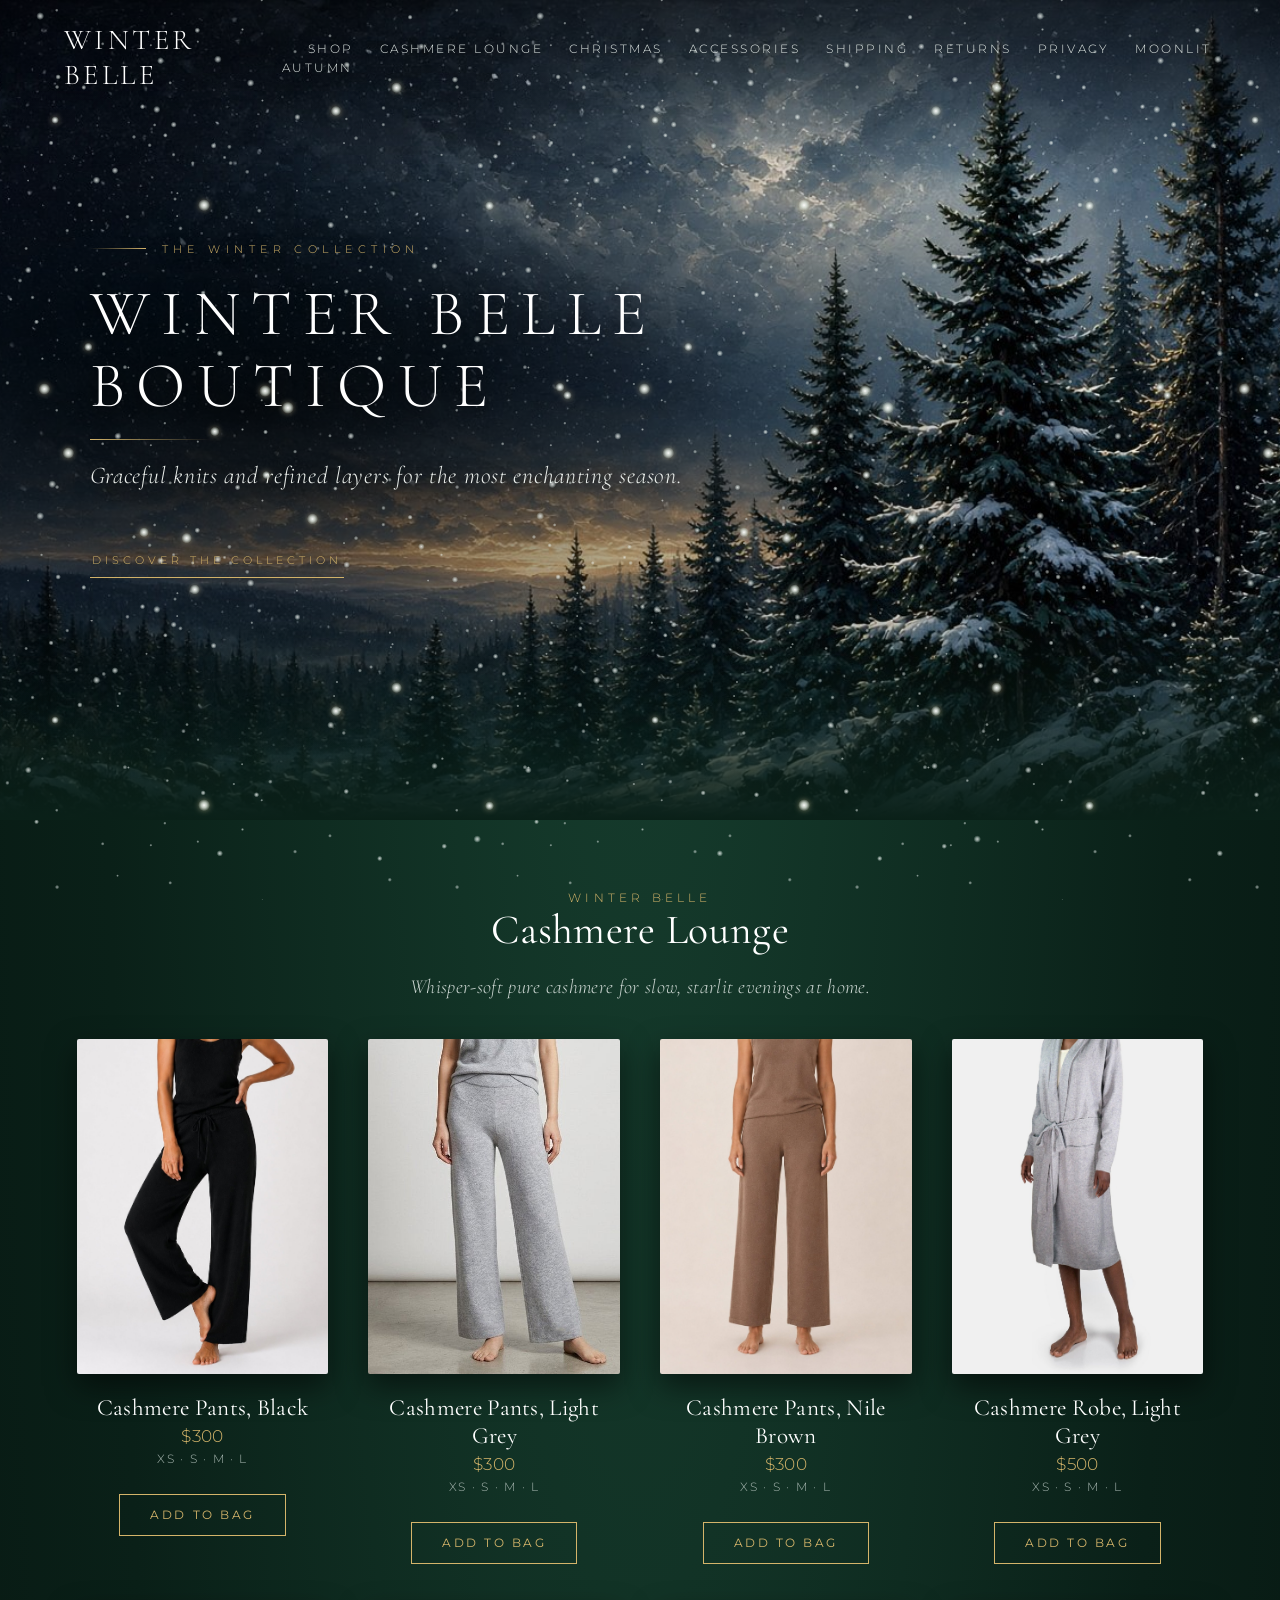
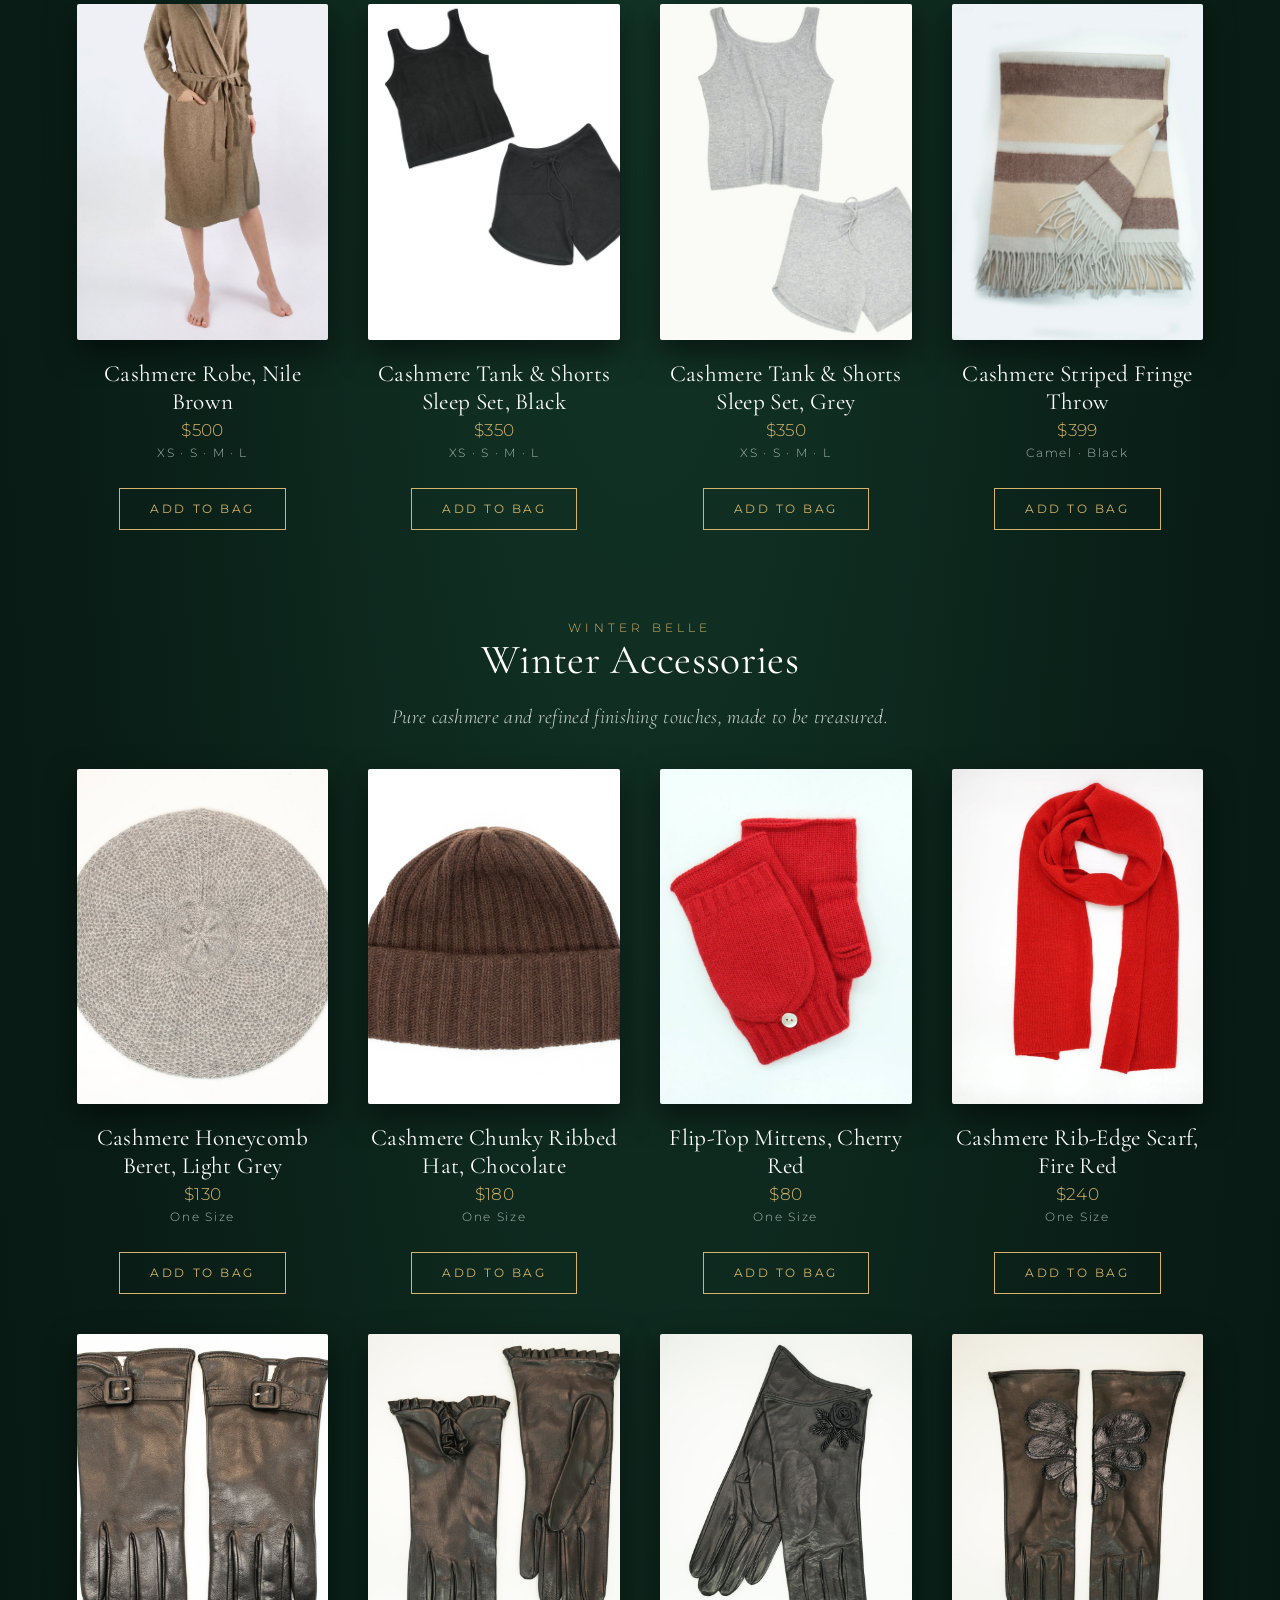
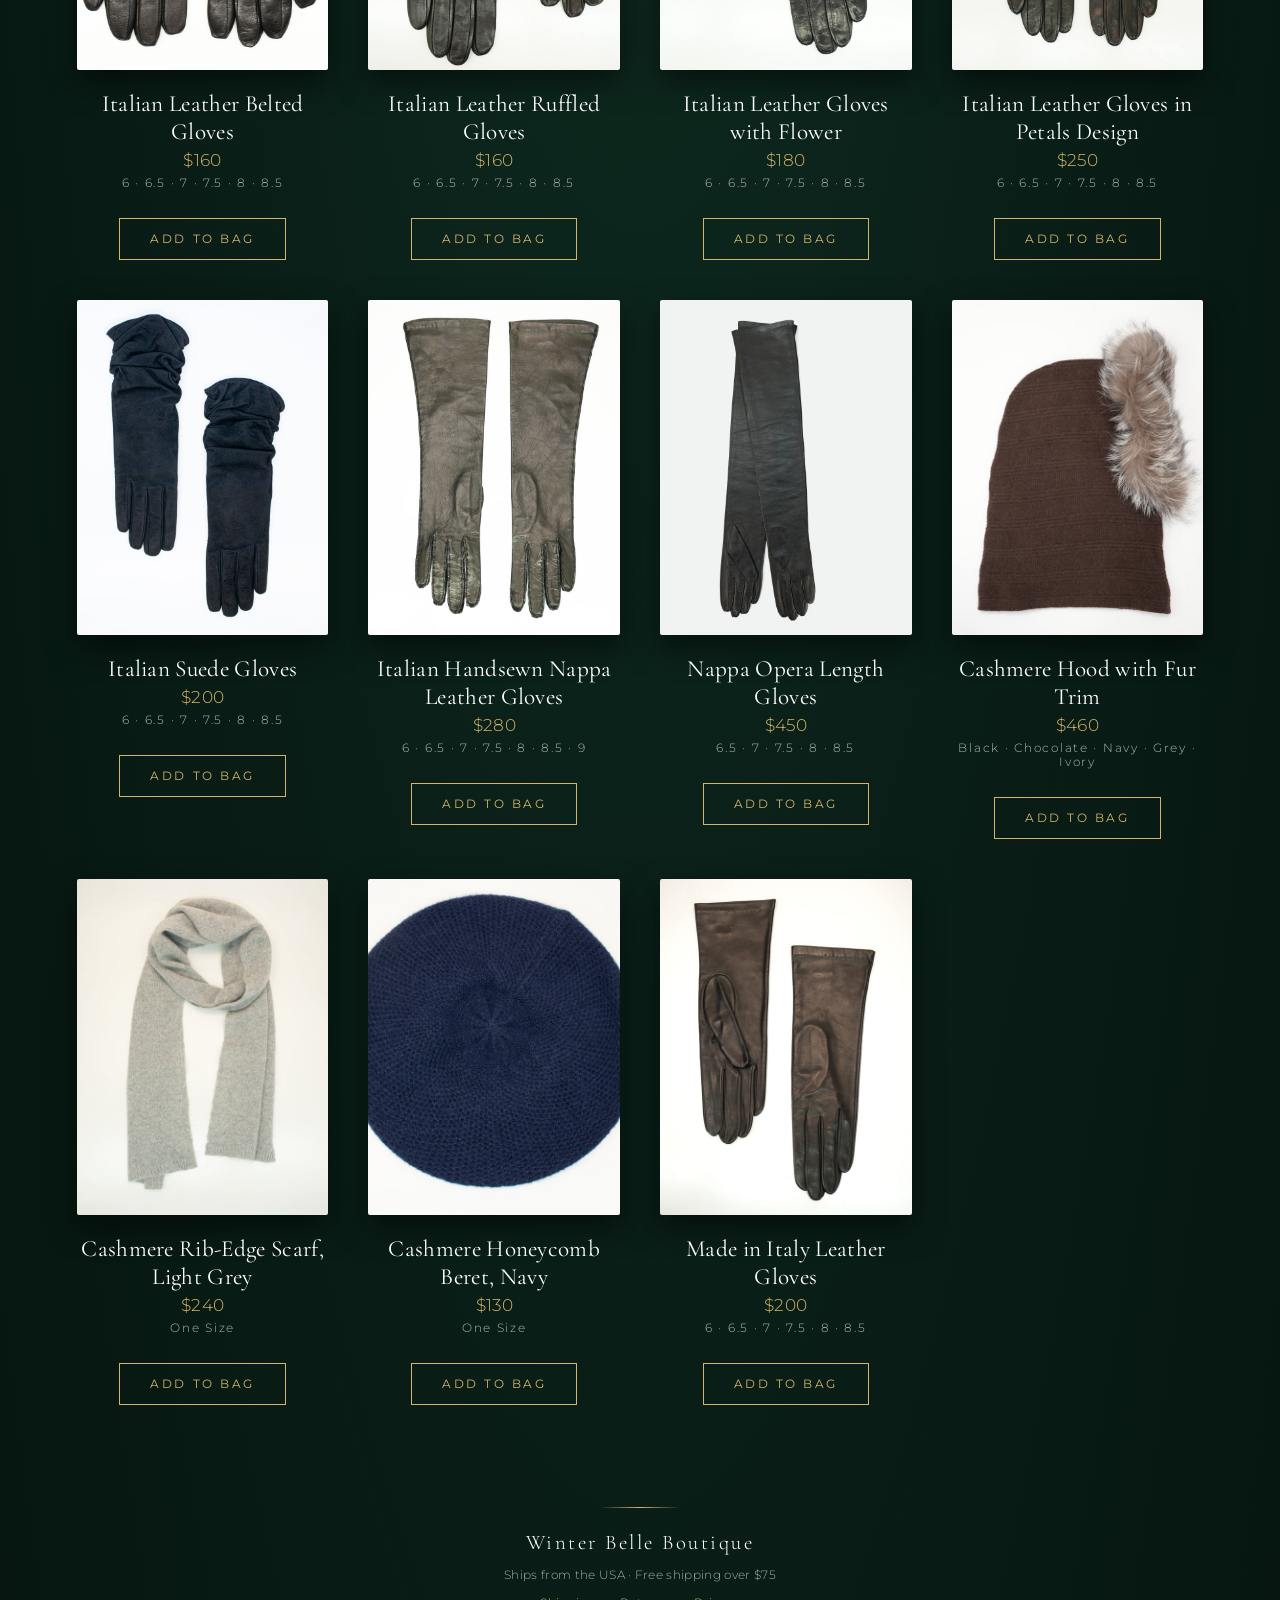
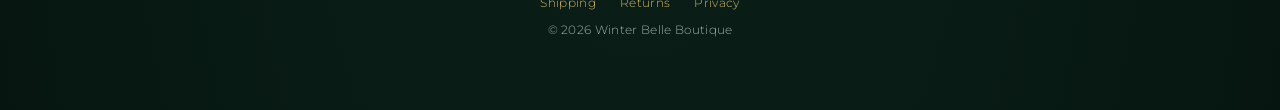
==== commit 514059f0: "Rename Halloween to Moonlit Autumn" ====
--- a/index.html
+++ b/index.html
@@ -1 +1 @@
-<!doctype html><html lang="en"><head><meta charset="utf-8"><meta name="viewport" content="width=device-width,initial-scale=1"><title>Winter Belle Boutique</title><link rel="stylesheet" href="styles.css"></head><body><header><a class="logo" href="index.html">WINTER BELLE</a><nav><a href="index.html#shop">Shop</a><a href="index.html#cashmere-lounge">Cashmere Lounge</a><a href="christmas.html">Christmas</a><a href="index.html#accessories">Accessories</a><a href="shipping.html">Shipping</a><a href="returns.html">Returns</a><a href="privacy.html">Privacy</a><a href="halloween.html">Halloween</a></nav></header><div class="hero"><div><div class="eyebrow">The Winter Collection</div><h1>Winter Belle Boutique</h1><p style="font-family:Cormorant Garamond,serif;font-size:1.5rem;font-style:italic">Graceful knits and refined layers for the most enchanting season.</p><a class="btn" href="#shop">Discover the Collection</a></div></div><div id="shop"></div><div id="cashmere-lounge"></div><section><div class="eyebrow">Winter Belle</div><h2>Cashmere Lounge</h2><p>Whisper-soft pure cashmere for slow, starlit evenings at home.</p><div class="grid"><div class="card"><img src="img/cashmere-pants-black.jpg" alt="Cashmere Pants, Black" loading="lazy"><h3>Cashmere Pants, Black</h3><div class="price">$300</div><div class="sizes">XS · S · M · L</div><button class="btn" data-sku="cashmere-pants-black">Add to Bag</button></div><div class="card"><img src="img/cashmere-pants-light-grey.jpg" alt="Cashmere Pants, Light Grey" loading="lazy"><h3>Cashmere Pants, Light Grey</h3><div class="price">$300</div><div class="sizes">XS · S · M · L</div><button class="btn" data-sku="cashmere-pants-light-grey">Add to Bag</button></div><div class="card"><img src="img/cashmere-pants-nile-brown.jpg" alt="Cashmere Pants, Nile Brown" loading="lazy"><h3>Cashmere Pants, Nile Brown</h3><div class="price">$300</div><div class="sizes">XS · S · M · L</div><button class="btn" data-sku="cashmere-pants-nile-brown">Add to Bag</button></div><div class="card"><img src="img/cashmere-robe-light-grey.jpg" alt="Cashmere Robe, Light Grey" loading="lazy"><h3>Cashmere Robe, Light Grey</h3><div class="price">$500</div><div class="sizes">XS · S · M · L</div><button class="btn" data-sku="cashmere-robe-light-grey">Add to Bag</button></div><div class="card"><img src="img/cashmere-robe-nile-brown.jpg" alt="Cashmere Robe, Nile Brown" loading="lazy"><h3>Cashmere Robe, Nile Brown</h3><div class="price">$500</div><div class="sizes">XS · S · M · L</div><button class="btn" data-sku="cashmere-robe-nile-brown">Add to Bag</button></div><div class="card"><img src="img/cashmere-tank-shorts-sleep-set-black.jpg" alt="Cashmere Tank &amp; Shorts Sleep Set, Black" loading="lazy"><h3>Cashmere Tank &amp; Shorts Sleep Set, Black</h3><div class="price">$350</div><div class="sizes">XS · S · M · L</div><button class="btn" data-sku="cashmere-tank-shorts-sleep-set-black">Add to Bag</button></div><div class="card"><img src="img/cashmere-tank-shorts-sleep-set-grey.jpg" alt="Cashmere Tank &amp; Shorts Sleep Set, Grey" loading="lazy"><h3>Cashmere Tank &amp; Shorts Sleep Set, Grey</h3><div class="price">$350</div><div class="sizes">XS · S · M · L</div><button class="btn" data-sku="cashmere-tank-shorts-sleep-set-grey">Add to Bag</button></div><div class="card"><img src="img/cashmere-striped-fringe-throw.jpg" alt="Cashmere Striped Fringe Throw" loading="lazy"><h3>Cashmere Striped Fringe Throw</h3><div class="price">$399</div><div class="sizes">Camel · Black</div><button class="btn" data-sku="cashmere-striped-fringe-throw">Add to Bag</button></div></div></section><div id="accessories"></div><section><div class="eyebrow">Winter Belle</div><h2>Winter Accessories</h2><p>Pure cashmere and refined finishing touches, made to be treasured.</p><div class="grid"><div class="card"><img src="img/cashmere-honeycomb-beret-light-grey.jpg" alt="Cashmere Honeycomb Beret, Light Grey" loading="lazy"><h3>Cashmere Honeycomb Beret, Light Grey</h3><div class="price">$130</div><div class="sizes">One Size</div><button class="btn" data-sku="cashmere-honeycomb-beret-light-grey">Add to Bag</button></div><div class="card"><img src="img/cashmere-chunky-ribbed-hat-chocolate.jpg" alt="Cashmere Chunky Ribbed Hat, Chocolate" loading="lazy"><h3>Cashmere Chunky Ribbed Hat, Chocolate</h3><div class="price">$180</div><div class="sizes">One Size</div><button class="btn" data-sku="cashmere-chunky-ribbed-hat-chocolate">Add to Bag</button></div><div class="card"><img src="img/flip-top-mittens-cherry-red.jpg" alt="Flip-Top Mittens, Cherry Red" loading="lazy"><h3>Flip-Top Mittens, Cherry Red</h3><div class="price">$80</div><div class="sizes">One Size</div><button class="btn" data-sku="flip-top-mittens-cherry-red">Add to Bag</button></div><div class="card"><img src="img/cashmere-rib-edge-scarf-fire-red.jpg" alt="Cashmere Rib-Edge Scarf, Fire Red" loading="lazy"><h3>Cashmere Rib-Edge Scarf, Fire Red</h3><div class="price">$240</div><div class="sizes">One Size</div><button class="btn" data-sku="cashmere-rib-edge-scarf-fire-red">Add to Bag</button></div><div class="card"><img src="img/italian-leather-belted-gloves.jpg" alt="Italian Leather Belted Gloves" loading="lazy"><h3>Italian Leather Belted Gloves</h3><div class="price">$160</div><div class="sizes">6 · 6.5 · 7 · 7.5 · 8 · 8.5</div><button class="btn" data-sku="italian-leather-belted-gloves">Add to Bag</button></div><div class="card"><img src="img/italian-leather-ruffled-gloves.jpg" alt="Italian Leather Ruffled Gloves" loading="lazy"><h3>Italian Leather Ruffled Gloves</h3><div class="price">$160</div><div class="sizes">6 · 6.5 · 7 · 7.5 · 8 · 8.5</div><button class="btn" data-sku="italian-leather-ruffled-gloves">Add to Bag</button></div><div class="card"><img src="img/italian-leather-gloves-with-flower.jpg" alt="Italian Leather Gloves with Flower" loading="lazy"><h3>Italian Leather Gloves with Flower</h3><div class="price">$180</div><div class="sizes">6 · 6.5 · 7 · 7.5 · 8 · 8.5</div><button class="btn" data-sku="italian-leather-gloves-with-flower">Add to Bag</button></div><div class="card"><img src="img/italian-leather-gloves-in-petals-design.jpg" alt="Italian Leather Gloves in Petals Design" loading="lazy"><h3>Italian Leather Gloves in Petals Design</h3><div class="price">$250</div><div class="sizes">6 · 6.5 · 7 · 7.5 · 8 · 8.5</div><button class="btn" data-sku="italian-leather-gloves-in-petals-design">Add to Bag</button></div><div class="card"><img src="img/italian-suede-gloves.jpg" alt="Italian Suede Gloves" loading="lazy"><h3>Italian Suede Gloves</h3><div class="price">$200</div><div class="sizes">6 · 6.5 · 7 · 7.5 · 8 · 8.5</div><button class="btn" data-sku="italian-suede-gloves">Add to Bag</button></div><div class="card"><img src="img/italian-handsewn-nappa-leather-gloves.jpg" alt="Italian Handsewn Nappa Leather Gloves" loading="lazy"><h3>Italian Handsewn Nappa Leather Gloves</h3><div class="price">$280</div><div class="sizes">6 · 6.5 · 7 · 7.5 · 8 · 8.5 · 9</div><button class="btn" data-sku="italian-handsewn-nappa-leather-gloves">Add to Bag</button></div><div class="card"><img src="img/nappa-opera-length-gloves.jpg" alt="Nappa Opera Length Gloves" loading="lazy"><h3>Nappa Opera Length Gloves</h3><div class="price">$450</div><div class="sizes">6.5 · 7 · 7.5 · 8 · 8.5</div><button class="btn" data-sku="nappa-opera-length-gloves">Add to Bag</button></div><div class="card"><img src="img/cashmere-hood-fur-trim.jpg" alt="Cashmere Hood with Fur Trim" loading="lazy"><h3>Cashmere Hood with Fur Trim</h3><div class="price">$460</div><div class="sizes">Black · Chocolate · Navy · Grey · Ivory</div><button class="btn" data-sku="cashmere-hood-fur-trim">Add to Bag</button></div><div class="card"><img src="img/cashmere-rib-edge-scarf-light-grey.jpg" alt="Cashmere Rib-Edge Scarf, Light Grey" loading="lazy"><h3>Cashmere Rib-Edge Scarf, Light Grey</h3><div class="price">$240</div><div class="sizes">One Size</div><button class="btn" data-sku="cashmere-rib-edge-scarf-light-grey">Add to Bag</button></div><div class="card"><img src="img/cashmere-honeycomb-beret-navy.jpg" alt="Cashmere Honeycomb Beret, Navy" loading="lazy"><h3>Cashmere Honeycomb Beret, Navy</h3><div class="price">$130</div><div class="sizes">One Size</div><button class="btn" data-sku="cashmere-honeycomb-beret-navy">Add to Bag</button></div><div class="card"><img src="img/italian-nappa-leather-gloves-black.jpg" alt="Made in Italy Leather Gloves" loading="lazy"><h3>Made in Italy Leather Gloves</h3><div class="price">$200</div><div class="sizes">6 · 6.5 · 7 · 7.5 · 8 · 8.5</div><button class="btn" data-sku="italian-nappa-leather-gloves-black">Add to Bag</button></div></div></section><footer><div class="divider"></div><div class="logo" style="font-size:1.3rem">Winter Belle Boutique</div><p>Ships from the USA · Free shipping over $75</p><a href="shipping.html">Shipping</a><a href="returns.html">Returns</a><a href="privacy.html">Privacy</a><p>© 2026 Winter Belle Boutique</p></footer><script src="checkout-links.js"></script><script src="snow.js"></script></body></html>+<!doctype html><html lang="en"><head><meta charset="utf-8"><meta name="viewport" content="width=device-width,initial-scale=1"><title>Winter Belle Boutique</title><link rel="stylesheet" href="styles.css"></head><body><header><a class="logo" href="index.html">WINTER BELLE</a><nav><a href="index.html#shop">Shop</a><a href="index.html#cashmere-lounge">Cashmere Lounge</a><a href="christmas.html">Christmas</a><a href="index.html#accessories">Accessories</a><a href="shipping.html">Shipping</a><a href="returns.html">Returns</a><a href="privacy.html">Privacy</a><a href="halloween.html">Moonlit Autumn</a></nav></header><div class="hero"><div><div class="eyebrow">The Winter Collection</div><h1>Winter Belle Boutique</h1><p style="font-family:Cormorant Garamond,serif;font-size:1.5rem;font-style:italic">Graceful knits and refined layers for the most enchanting season.</p><a class="btn" href="#shop">Discover the Collection</a></div></div><div id="shop"></div><div id="cashmere-lounge"></div><section><div class="eyebrow">Winter Belle</div><h2>Cashmere Lounge</h2><p>Whisper-soft pure cashmere for slow, starlit evenings at home.</p><div class="grid"><div class="card"><img src="img/cashmere-pants-black.jpg" alt="Cashmere Pants, Black" loading="lazy"><h3>Cashmere Pants, Black</h3><div class="price">$300</div><div class="sizes">XS · S · M · L</div><button class="btn" data-sku="cashmere-pants-black">Add to Bag</button></div><div class="card"><img src="img/cashmere-pants-light-grey.jpg" alt="Cashmere Pants, Light Grey" loading="lazy"><h3>Cashmere Pants, Light Grey</h3><div class="price">$300</div><div class="sizes">XS · S · M · L</div><button class="btn" data-sku="cashmere-pants-light-grey">Add to Bag</button></div><div class="card"><img src="img/cashmere-pants-nile-brown.jpg" alt="Cashmere Pants, Nile Brown" loading="lazy"><h3>Cashmere Pants, Nile Brown</h3><div class="price">$300</div><div class="sizes">XS · S · M · L</div><button class="btn" data-sku="cashmere-pants-nile-brown">Add to Bag</button></div><div class="card"><img src="img/cashmere-robe-light-grey.jpg" alt="Cashmere Robe, Light Grey" loading="lazy"><h3>Cashmere Robe, Light Grey</h3><div class="price">$500</div><div class="sizes">XS · S · M · L</div><button class="btn" data-sku="cashmere-robe-light-grey">Add to Bag</button></div><div class="card"><img src="img/cashmere-robe-nile-brown.jpg" alt="Cashmere Robe, Nile Brown" loading="lazy"><h3>Cashmere Robe, Nile Brown</h3><div class="price">$500</div><div class="sizes">XS · S · M · L</div><button class="btn" data-sku="cashmere-robe-nile-brown">Add to Bag</button></div><div class="card"><img src="img/cashmere-tank-shorts-sleep-set-black.jpg" alt="Cashmere Tank &amp; Shorts Sleep Set, Black" loading="lazy"><h3>Cashmere Tank &amp; Shorts Sleep Set, Black</h3><div class="price">$350</div><div class="sizes">XS · S · M · L</div><button class="btn" data-sku="cashmere-tank-shorts-sleep-set-black">Add to Bag</button></div><div class="card"><img src="img/cashmere-tank-shorts-sleep-set-grey.jpg" alt="Cashmere Tank &amp; Shorts Sleep Set, Grey" loading="lazy"><h3>Cashmere Tank &amp; Shorts Sleep Set, Grey</h3><div class="price">$350</div><div class="sizes">XS · S · M · L</div><button class="btn" data-sku="cashmere-tank-shorts-sleep-set-grey">Add to Bag</button></div><div class="card"><img src="img/cashmere-striped-fringe-throw.jpg" alt="Cashmere Striped Fringe Throw" loading="lazy"><h3>Cashmere Striped Fringe Throw</h3><div class="price">$399</div><div class="sizes">Camel · Black</div><button class="btn" data-sku="cashmere-striped-fringe-throw">Add to Bag</button></div></div></section><div id="accessories"></div><section><div class="eyebrow">Winter Belle</div><h2>Winter Accessories</h2><p>Pure cashmere and refined finishing touches, made to be treasured.</p><div class="grid"><div class="card"><img src="img/cashmere-honeycomb-beret-light-grey.jpg" alt="Cashmere Honeycomb Beret, Light Grey" loading="lazy"><h3>Cashmere Honeycomb Beret, Light Grey</h3><div class="price">$130</div><div class="sizes">One Size</div><button class="btn" data-sku="cashmere-honeycomb-beret-light-grey">Add to Bag</button></div><div class="card"><img src="img/cashmere-chunky-ribbed-hat-chocolate.jpg" alt="Cashmere Chunky Ribbed Hat, Chocolate" loading="lazy"><h3>Cashmere Chunky Ribbed Hat, Chocolate</h3><div class="price">$180</div><div class="sizes">One Size</div><button class="btn" data-sku="cashmere-chunky-ribbed-hat-chocolate">Add to Bag</button></div><div class="card"><img src="img/flip-top-mittens-cherry-red.jpg" alt="Flip-Top Mittens, Cherry Red" loading="lazy"><h3>Flip-Top Mittens, Cherry Red</h3><div class="price">$80</div><div class="sizes">One Size</div><button class="btn" data-sku="flip-top-mittens-cherry-red">Add to Bag</button></div><div class="card"><img src="img/cashmere-rib-edge-scarf-fire-red.jpg" alt="Cashmere Rib-Edge Scarf, Fire Red" loading="lazy"><h3>Cashmere Rib-Edge Scarf, Fire Red</h3><div class="price">$240</div><div class="sizes">One Size</div><button class="btn" data-sku="cashmere-rib-edge-scarf-fire-red">Add to Bag</button></div><div class="card"><img src="img/italian-leather-belted-gloves.jpg" alt="Italian Leather Belted Gloves" loading="lazy"><h3>Italian Leather Belted Gloves</h3><div class="price">$160</div><div class="sizes">6 · 6.5 · 7 · 7.5 · 8 · 8.5</div><button class="btn" data-sku="italian-leather-belted-gloves">Add to Bag</button></div><div class="card"><img src="img/italian-leather-ruffled-gloves.jpg" alt="Italian Leather Ruffled Gloves" loading="lazy"><h3>Italian Leather Ruffled Gloves</h3><div class="price">$160</div><div class="sizes">6 · 6.5 · 7 · 7.5 · 8 · 8.5</div><button class="btn" data-sku="italian-leather-ruffled-gloves">Add to Bag</button></div><div class="card"><img src="img/italian-leather-gloves-with-flower.jpg" alt="Italian Leather Gloves with Flower" loading="lazy"><h3>Italian Leather Gloves with Flower</h3><div class="price">$180</div><div class="sizes">6 · 6.5 · 7 · 7.5 · 8 · 8.5</div><button class="btn" data-sku="italian-leather-gloves-with-flower">Add to Bag</button></div><div class="card"><img src="img/italian-leather-gloves-in-petals-design.jpg" alt="Italian Leather Gloves in Petals Design" loading="lazy"><h3>Italian Leather Gloves in Petals Design</h3><div class="price">$250</div><div class="sizes">6 · 6.5 · 7 · 7.5 · 8 · 8.5</div><button class="btn" data-sku="italian-leather-gloves-in-petals-design">Add to Bag</button></div><div class="card"><img src="img/italian-suede-gloves.jpg" alt="Italian Suede Gloves" loading="lazy"><h3>Italian Suede Gloves</h3><div class="price">$200</div><div class="sizes">6 · 6.5 · 7 · 7.5 · 8 · 8.5</div><button class="btn" data-sku="italian-suede-gloves">Add to Bag</button></div><div class="card"><img src="img/italian-handsewn-nappa-leather-gloves.jpg" alt="Italian Handsewn Nappa Leather Gloves" loading="lazy"><h3>Italian Handsewn Nappa Leather Gloves</h3><div class="price">$280</div><div class="sizes">6 · 6.5 · 7 · 7.5 · 8 · 8.5 · 9</div><button class="btn" data-sku="italian-handsewn-nappa-leather-gloves">Add to Bag</button></div><div class="card"><img src="img/nappa-opera-length-gloves.jpg" alt="Nappa Opera Length Gloves" loading="lazy"><h3>Nappa Opera Length Gloves</h3><div class="price">$450</div><div class="sizes">6.5 · 7 · 7.5 · 8 · 8.5</div><button class="btn" data-sku="nappa-opera-length-gloves">Add to Bag</button></div><div class="card"><img src="img/cashmere-hood-fur-trim.jpg" alt="Cashmere Hood with Fur Trim" loading="lazy"><h3>Cashmere Hood with Fur Trim</h3><div class="price">$460</div><div class="sizes">Black · Chocolate · Navy · Grey · Ivory</div><button class="btn" data-sku="cashmere-hood-fur-trim">Add to Bag</button></div><div class="card"><img src="img/cashmere-rib-edge-scarf-light-grey.jpg" alt="Cashmere Rib-Edge Scarf, Light Grey" loading="lazy"><h3>Cashmere Rib-Edge Scarf, Light Grey</h3><div class="price">$240</div><div class="sizes">One Size</div><button class="btn" data-sku="cashmere-rib-edge-scarf-light-grey">Add to Bag</button></div><div class="card"><img src="img/cashmere-honeycomb-beret-navy.jpg" alt="Cashmere Honeycomb Beret, Navy" loading="lazy"><h3>Cashmere Honeycomb Beret, Navy</h3><div class="price">$130</div><div class="sizes">One Size</div><button class="btn" data-sku="cashmere-honeycomb-beret-navy">Add to Bag</button></div><div class="card"><img src="img/italian-nappa-leather-gloves-black.jpg" alt="Made in Italy Leather Gloves" loading="lazy"><h3>Made in Italy Leather Gloves</h3><div class="price">$200</div><div class="sizes">6 · 6.5 · 7 · 7.5 · 8 · 8.5</div><button class="btn" data-sku="italian-nappa-leather-gloves-black">Add to Bag</button></div></div></section><footer><div class="divider"></div><div class="logo" style="font-size:1.3rem">Winter Belle Boutique</div><p>Ships from the USA · Free shipping over $75</p><a href="shipping.html">Shipping</a><a href="returns.html">Returns</a><a href="privacy.html">Privacy</a><p>© 2026 Winter Belle Boutique</p></footer><script src="checkout-links.js"></script><script src="snow.js"></script></body></html>
